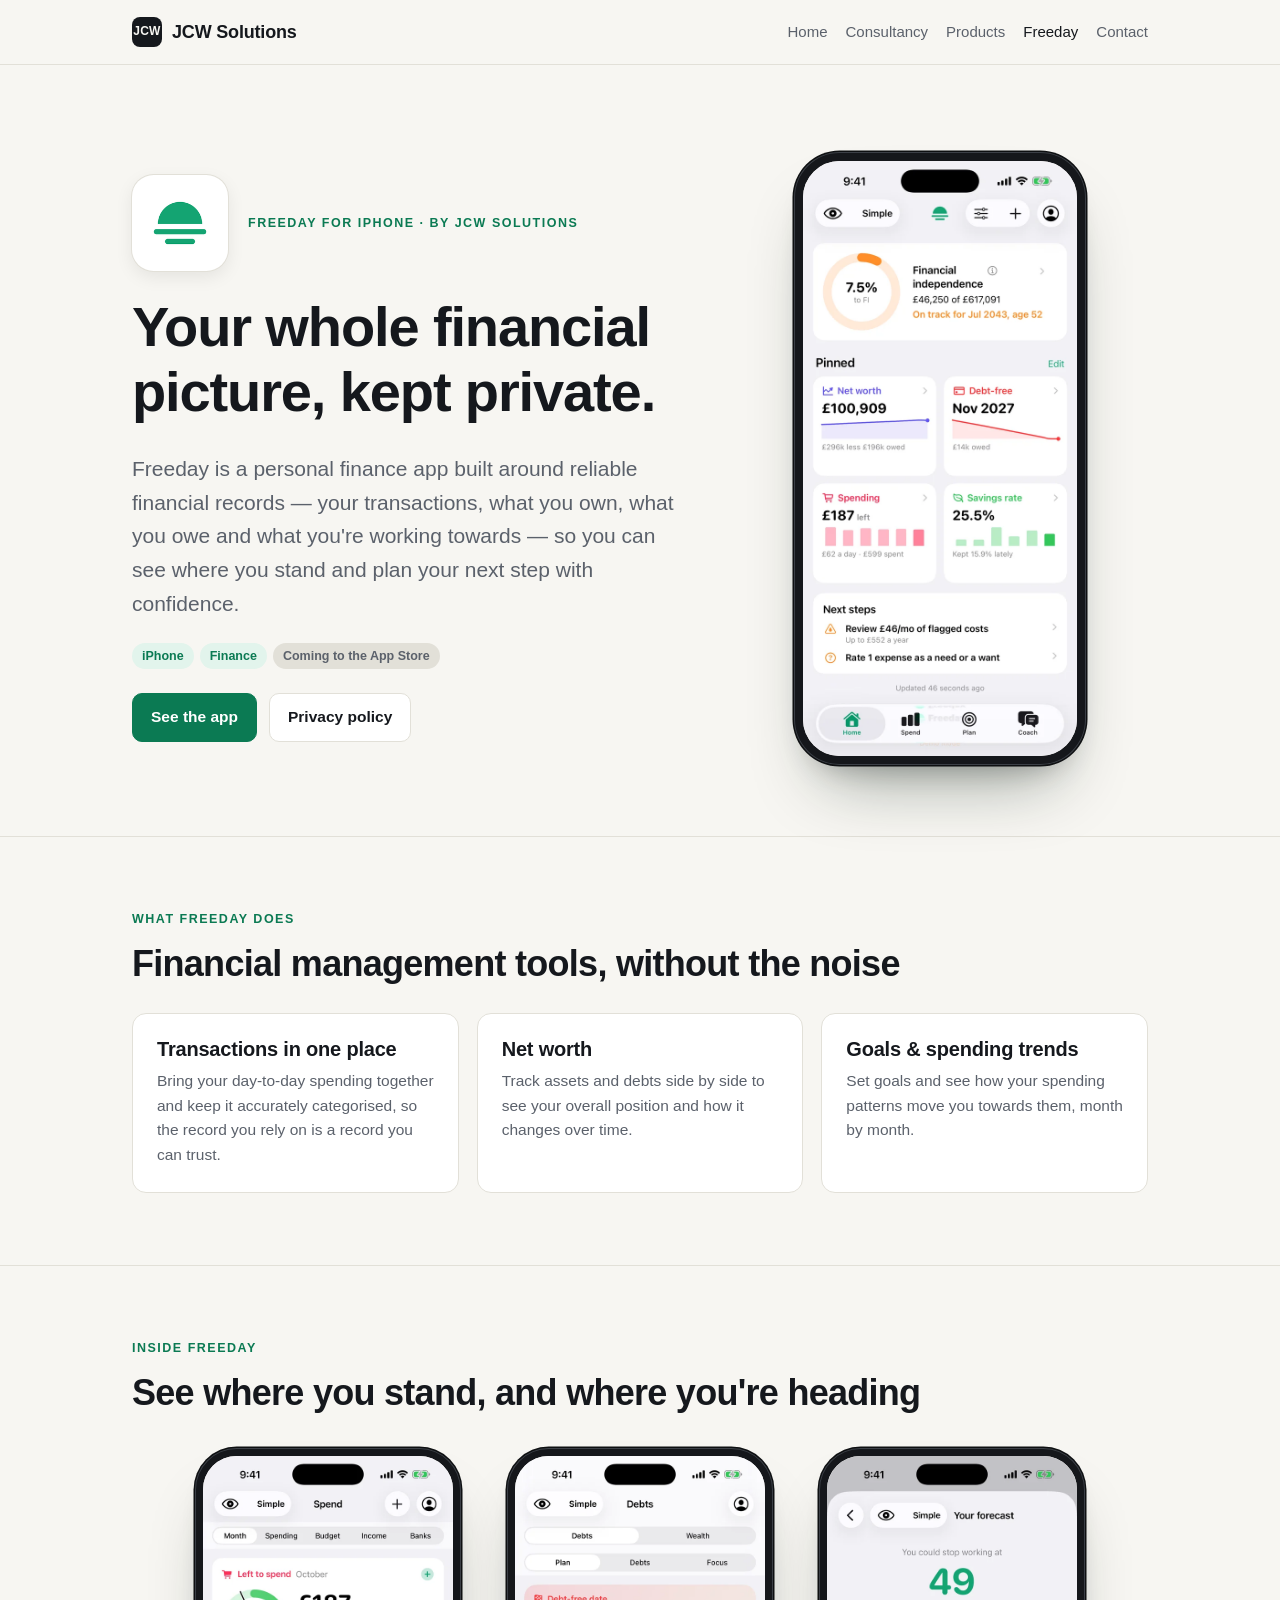
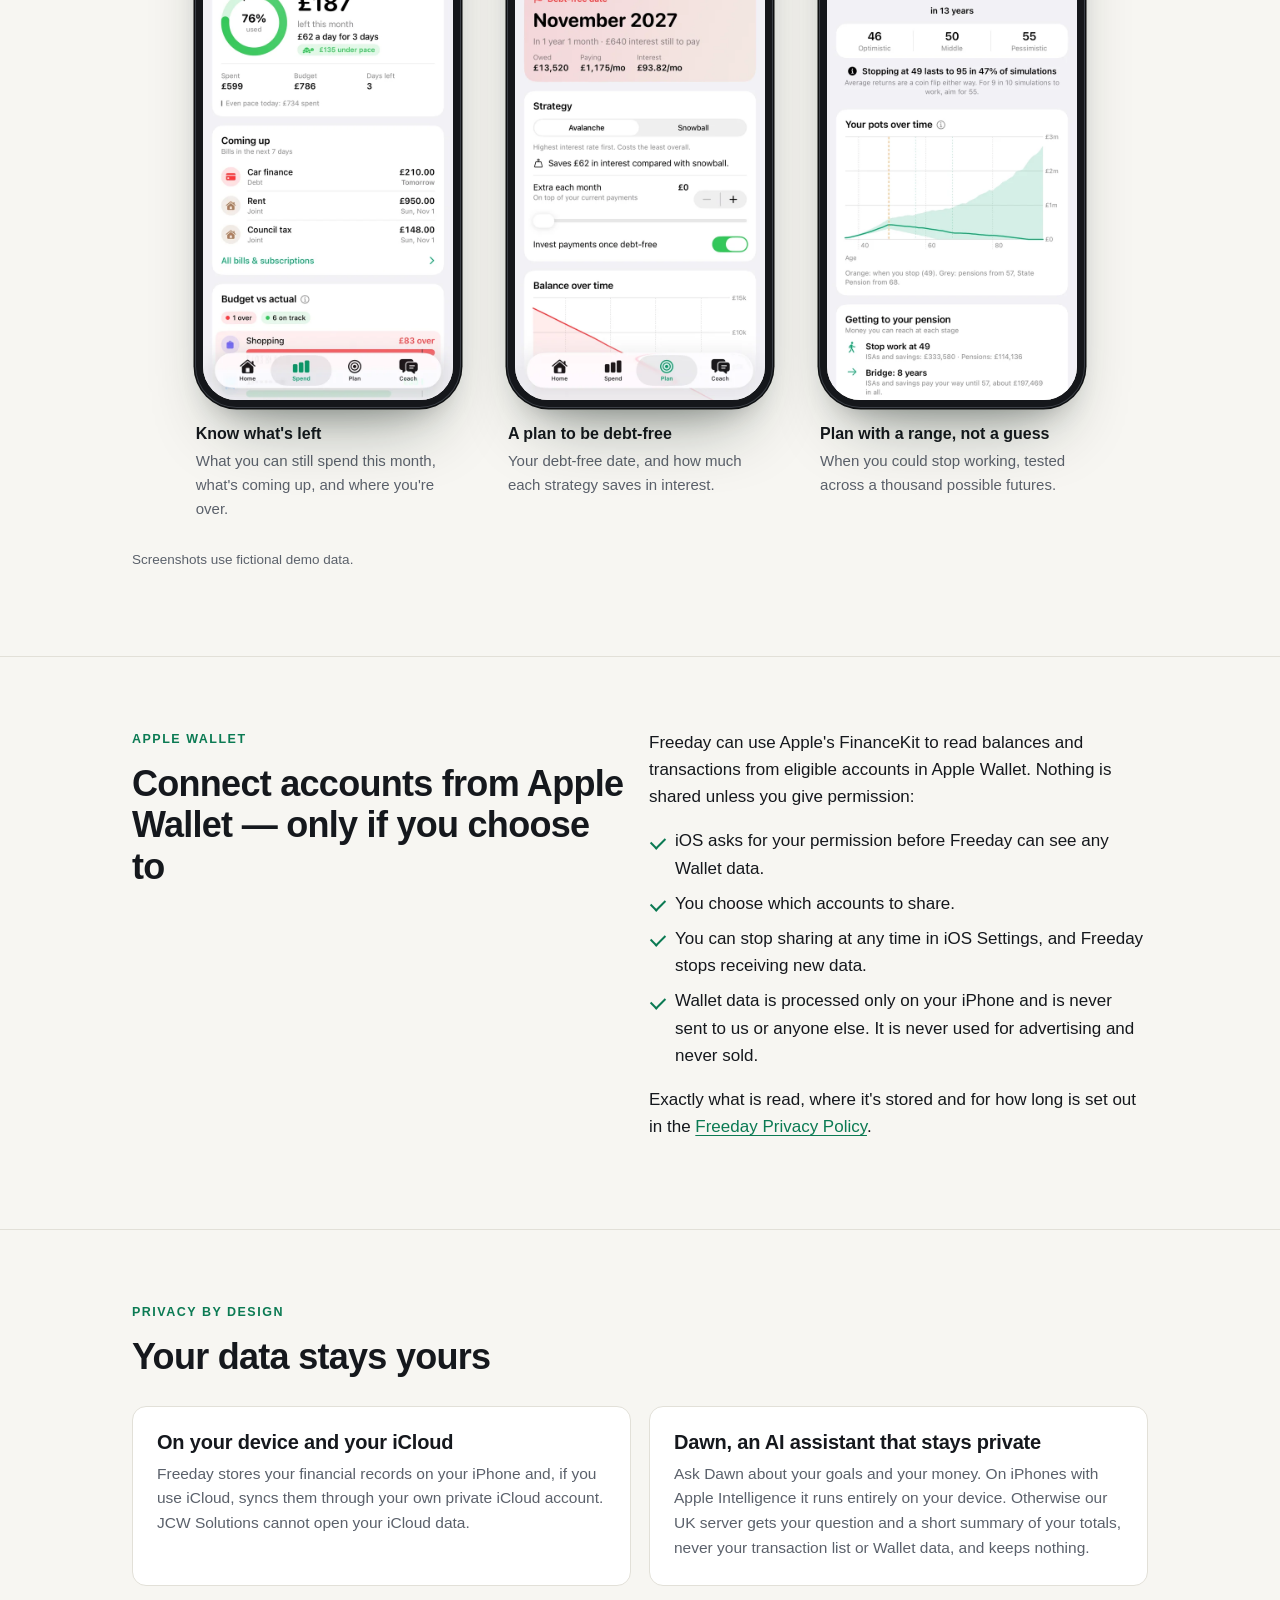
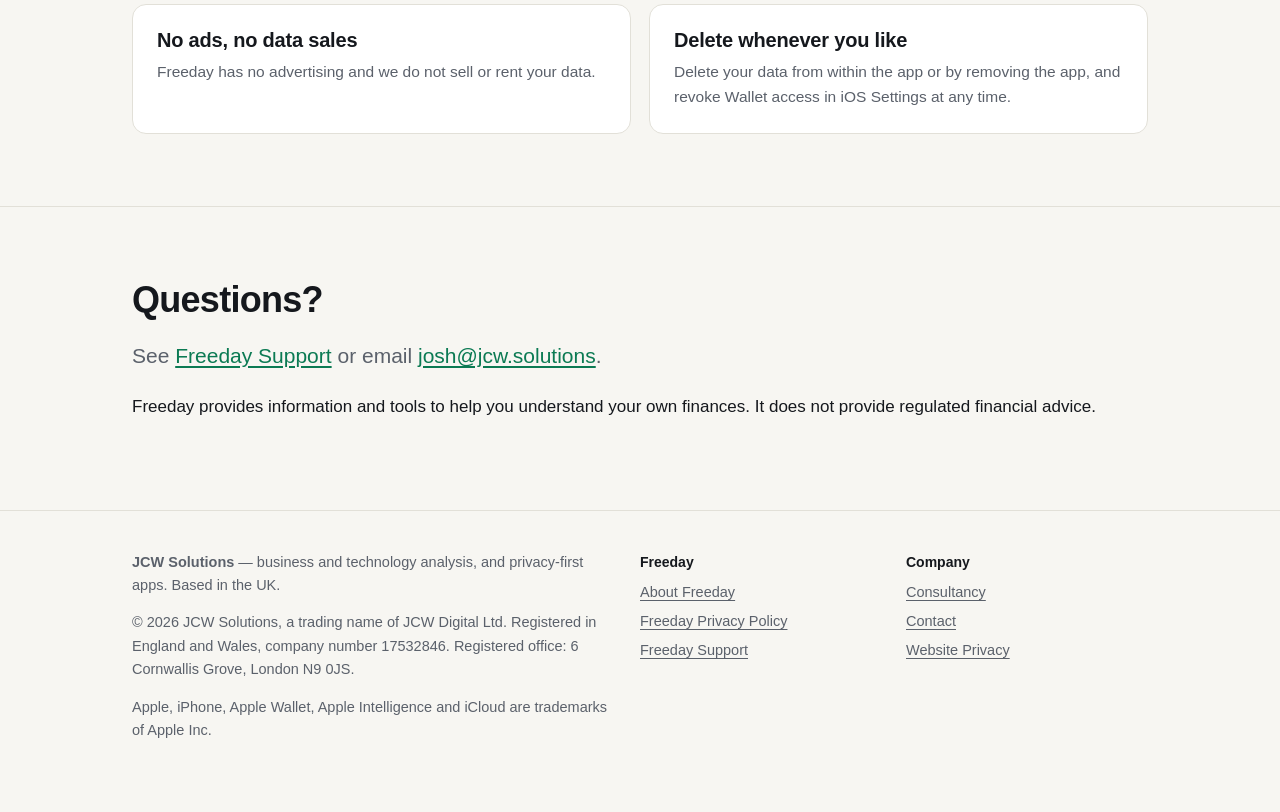
==== freeday/index.html @ 731f7fdb "Call the AI assistant Dawn; describe attachments in the privacy policy - 'Goal assistant' renamed Da" ====
<!doctype html>
<html lang="en-GB">
<head>
<meta charset="utf-8">
<meta name="viewport" content="width=device-width, initial-scale=1">
<title>Freeday — Private personal finance for iPhone</title>
<meta name="description" content="Freeday is a privacy-conscious personal finance app for iPhone from JCW Solutions, built around reliable financial records that stay under your control.">
<link rel="canonical" href="https://jcw.solutions/freeday/">
<meta property="og:title" content="Freeday — Private personal finance for iPhone">
<meta property="og:description" content="Freeday is a privacy-conscious personal finance app for iPhone from JCW Solutions, built around reliable financial records that stay under your control.">
<meta property="og:url" content="https://jcw.solutions/freeday/">
<meta property="og:type" content="website">
<meta name="color-scheme" content="light dark">
<link rel="icon" href="/assets/favicon.svg" type="image/svg+xml">
<link rel="stylesheet" href="/assets/site.css">
</head>
<body>
<a class="skip" href="#main">Skip to content</a>
<header class="site-header"><div class="wrap">
  <a class="brand" href="/" aria-label="JCW Solutions home"><span class="brand-mark" aria-hidden="true">JCW</span>JCW Solutions</a>
  <nav class="nav" aria-label="Main"><a href="/">Home</a><a href="/#services">Consultancy</a><a href="/#products">Products</a><a href="/freeday/" aria-current="page">Freeday</a><a href="/#contact">Contact</a></nav>
</div></header>
<main id="main">
<section class="hero"><div class="wrap hero-split">
  <div>
    <div class="product" style="align-items:center;grid-template-columns:96px 1fr">
      <picture><source srcset="/assets/freeday-icon-dark-180.png 1x, /assets/freeday-icon-dark-360.png 2x" media="(prefers-color-scheme: dark)"><img class="app-icon-img lg" src="/assets/freeday-icon-180.png" srcset="/assets/freeday-icon-180.png 1x, /assets/freeday-icon-360.png 2x" width="96" height="96" alt="Freeday app icon"></picture>
      <div><p class="eyebrow" style="margin:0">Freeday for iPhone · by JCW Solutions</p></div>
    </div>
    <h1 style="margin-top:24px">Your whole financial picture, kept private.</h1>
    <p class="lede">Freeday is a personal finance app built around reliable financial records — your transactions, what you own, what you owe and what you're working towards — so you can see where you stand and plan your next step with confidence.</p>
    <p><span class="pill">iPhone</span><span class="pill">Finance</span><span class="pill neutral">Coming to the App Store</span></p>
    <div class="btns">
      <a class="btn primary" href="#screens">See the app</a>
      <a class="btn" href="/freeday/privacy/">Privacy policy</a>
    </div>
  </div>
  <figure class="phone"><picture><source srcset="/assets/shots/dark-home.webp" media="(prefers-color-scheme: dark)"><img src="/assets/shots/light-home.webp" width="600" height="1304" alt="Freeday home screen showing progress to financial independence, net worth, debt-free date, money left to spend and savings rate" loading="eager" decoding="async"></picture></figure>
</div></section>

<section><div class="wrap">
  <p class="eyebrow">What Freeday does</p>
  <h2>Financial management tools, without the noise</h2>
  <div class="grid grid-3" style="margin-top:28px">
    <div class="card"><h3>Transactions in one place</h3><p class="muted">Bring your day-to-day spending together and keep it accurately categorised, so the record you rely on is a record you can trust.</p></div>
    <div class="card"><h3>Net worth</h3><p class="muted">Track assets and debts side by side to see your overall position and how it changes over time.</p></div>
    <div class="card"><h3>Goals &amp; spending trends</h3><p class="muted">Set goals and see how your spending patterns move you towards them, month by month.</p></div>
  </div>
</div></section>

<section id="screens"><div class="wrap">
  <p class="eyebrow">Inside Freeday</p>
  <h2>See where you stand, and where you're heading</h2>
  <div class="gallery" role="list">
    <figure class="shot" role="listitem"><figure class="phone"><picture><source srcset="/assets/shots/dark-month.webp" media="(prefers-color-scheme: dark)"><img src="/assets/shots/light-month.webp" width="600" height="1304" alt="Month screen showing money left to spend, a daily allowance, upcoming bills and budget against actual spending" loading="lazy" decoding="async"></picture></figure><figcaption><strong>Know what's left</strong>What you can still spend this month, what's coming up, and where you're over.</figcaption></figure>
    <figure class="shot" role="listitem"><figure class="phone"><picture><source srcset="/assets/shots/dark-plan.webp" media="(prefers-color-scheme: dark)"><img src="/assets/shots/light-plan.webp" width="600" height="1304" alt="Debts plan showing a debt-free date of November 2027 and the interest an avalanche strategy saves" loading="lazy" decoding="async"></picture></figure><figcaption><strong>A plan to be debt-free</strong>Your debt-free date, and how much each strategy saves in interest.</figcaption></figure>
    <figure class="shot" role="listitem"><figure class="phone"><picture><source srcset="/assets/shots/dark-forecast.webp" media="(prefers-color-scheme: dark)"><img src="/assets/shots/light-forecast.webp" width="600" height="1304" alt="Forecast showing the age you could stop working and the range of outcomes across 1,000 simulations" loading="lazy" decoding="async"></picture></figure><figcaption><strong>Plan with a range, not a guess</strong>When you could stop working, tested across a thousand possible futures.</figcaption></figure>
  </div>
  <p class="note">Screenshots use fictional demo data.</p>
</div></section>

<section id="apple-wallet"><div class="wrap">
  <div class="grid grid-2">
    <div>
      <p class="eyebrow">Apple Wallet</p>
      <h2>Connect accounts from Apple Wallet — only if you choose to</h2>
    </div>
    <div>
      <p>Freeday can use Apple's FinanceKit to read balances and transactions from eligible accounts in Apple Wallet. Nothing is shared unless you give permission:</p>
      <ul class="ticks">
        <li>iOS asks for your permission before Freeday can see any Wallet data.</li>
        <li>You choose which accounts to share.</li>
        <li>You can stop sharing at any time in iOS Settings, and Freeday stops receiving new data.</li>
        <li>Wallet data is processed only on your iPhone and is never sent to us or anyone else. It is never used for advertising and never sold.</li>
      </ul>
      <p class="muted">Exactly what is read, where it's stored and for how long is set out in the <a href="/freeday/privacy/#wallet">Freeday Privacy Policy</a>.</p>
    </div>
  </div>
</div></section>

<section id="privacy"><div class="wrap">
  <p class="eyebrow">Privacy by design</p>
  <h2>Your data stays yours</h2>
  <div class="grid grid-2" style="margin-top:28px">
    <div class="card"><h3>On your device and your iCloud</h3><p class="muted">Freeday stores your financial records on your iPhone and, if you use iCloud, syncs them through your own private iCloud account. JCW Solutions cannot open your iCloud data.</p></div>
    <div class="card"><h3>Dawn, an AI assistant that stays private</h3><p class="muted">Ask Dawn about your goals and your money. On iPhones with Apple Intelligence it runs entirely on your device. Otherwise our UK server gets your question and a short summary of your totals, never your transaction list or Wallet data, and keeps nothing.</p></div>
    <div class="card"><h3>No ads, no data sales</h3><p class="muted">Freeday has no advertising and we do not sell or rent your data.</p></div>
    <div class="card"><h3>Delete whenever you like</h3><p class="muted">Delete your data from within the app or by removing the app, and revoke Wallet access in iOS Settings at any time.</p></div>
  </div>
</div></section>

<section><div class="wrap">
  <h2>Questions?</h2>
  <p class="lede">See <a href="/freeday/support/">Freeday Support</a> or email <a href="mailto:josh@jcw.solutions">josh@jcw.solutions</a>.</p>
  <p class="muted">Freeday provides information and tools to help you understand your own finances. It does not provide regulated financial advice.</p>
</div></section>

</main>
<footer class="site-footer"><div class="wrap">
  <div class="cols">
    <div>
      <p><strong>JCW Solutions</strong> — business and technology analysis, and privacy-first apps. Based in the UK.</p>
      <p>&copy; 2026 JCW Solutions, a trading name of JCW Digital Ltd. Registered in England and Wales, company number 17532846. Registered office: 6 Cornwallis Grove, London N9 0JS.</p>
      <p>Apple, iPhone, Apple Wallet, Apple Intelligence and iCloud are trademarks of Apple Inc.</p>
    </div>
    <div><h4>Freeday</h4><ul>
      <li><a href="/freeday/">About Freeday</a></li>
      <li><a href="/freeday/privacy/">Freeday Privacy Policy</a></li>
      <li><a href="/freeday/support/">Freeday Support</a></li>
    </ul></div>
    <div><h4>Company</h4><ul>
      <li><a href="/#services">Consultancy</a></li>
      <li><a href="/#contact">Contact</a></li>
      <li><a href="/privacy/">Website Privacy</a></li>
    </ul></div>
  </div>
</div></footer>
</body>
</html>
---- assets/site.css ----
/* JCW Solutions — shared styles. No external fonts, scripts or trackers by design. */
:root {
  --bg: #f7f6f2;
  --surface: #ffffff;
  --ink: #15181d;
  --muted: #5b616b;
  --line: #e2e0d8;
  --accent: #0b7a53;
  --accent-ink: #ffffff;
  --accent-soft: #e2f4ec;
  --todo-bg: #fff1b8;
  --todo-ink: #5a4500;
  --radius: 14px;
  --max: 1080px;
  --font: -apple-system, BlinkMacSystemFont, "SF Pro Text", "Segoe UI", Roboto, "Helvetica Neue", Arial, sans-serif;
  --font-display: -apple-system, BlinkMacSystemFont, "SF Pro Display", "Segoe UI", Roboto, "Helvetica Neue", Arial, sans-serif;
}
@media (prefers-color-scheme: dark) {
  :root:not([data-theme="light"]) {
    --bg: #0f1114;
    --surface: #171a1f;
    --ink: #eef0f2;
    --muted: #a3a9b2;
    --line: #2a2e35;
    --accent: #3ddc97;
    --accent-ink: #06150e;
    --accent-soft: #10291f;
    --todo-bg: #4a3b00;
    --todo-ink: #ffe68a;
  }
}

* { box-sizing: border-box; }
html { -webkit-text-size-adjust: 100%; }
body {
  margin: 0;
  background: var(--bg);
  color: var(--ink);
  font: 17px/1.6 var(--font);
  overflow-x: hidden;
}
img, svg { max-width: 100%; display: block; }
a { color: var(--accent); text-underline-offset: 3px; }
a:hover { text-decoration-thickness: 2px; }
:focus-visible { outline: 3px solid var(--accent); outline-offset: 3px; border-radius: 4px; }

.wrap { width: 100%; max-width: var(--max); margin: 0 auto; padding: 0 16px; }
@media (min-width: 720px) { .wrap { padding: 0 32px; } }

.skip { position: absolute; left: -9999px; }
.skip:focus { left: 16px; top: 16px; background: var(--surface); padding: 8px 12px; z-index: 10; }

/* Header */
.site-header { border-bottom: 1px solid var(--line); background: var(--bg); position: sticky; top: 0; z-index: 5; }
.site-header .wrap { display: flex; align-items: center; justify-content: space-between; gap: 16px; min-height: 64px; flex-wrap: wrap; }
.brand { display: flex; align-items: center; gap: 10px; font-weight: 700; letter-spacing: -0.01em; color: var(--ink); text-decoration: none; font-size: 18px; }
.brand-mark { width: 30px; height: 30px; border-radius: 8px; background: var(--ink); color: var(--bg); display: grid; place-items: center; font-size: 12px; font-weight: 800; letter-spacing: 0.02em; }
.nav { display: flex; gap: 4px 18px; flex-wrap: wrap; font-size: 15px; }
.nav a { color: var(--muted); text-decoration: none; padding: 6px 0; }
.nav a:hover, .nav a[aria-current="page"] { color: var(--ink); }

/* Type */
h1, h2, h3 { font-family: var(--font-display); letter-spacing: -0.02em; line-height: 1.15; margin: 0 0 0.5em; }
h1 { font-size: clamp(34px, 6vw, 56px); font-weight: 750; }
h2 { font-size: clamp(26px, 3.6vw, 36px); font-weight: 700; }
h3 { font-size: 20px; font-weight: 650; letter-spacing: -0.01em; }
p { margin: 0 0 1em; }
.lede { font-size: clamp(18px, 2.2vw, 21px); color: var(--muted); max-width: 40em; }
.eyebrow { text-transform: uppercase; letter-spacing: 0.12em; font-size: 12.5px; font-weight: 700; color: var(--accent); margin-bottom: 14px; }

/* Sections */
section { padding: 72px 0; border-bottom: 1px solid var(--line); }
section:last-of-type { border-bottom: 0; }
.hero { padding: 88px 0 72px; }
.hero h1 { max-width: 14em; }

.grid { display: grid; gap: 18px; }
@media (min-width: 720px) { .grid-2 { grid-template-columns: 1fr 1fr; } .grid-3 { grid-template-columns: repeat(3, 1fr); } }

.card { background: var(--surface); border: 1px solid var(--line); border-radius: var(--radius); padding: 24px; }
.card p:last-child { margin-bottom: 0; }
.card h3 { margin-bottom: 8px; }
.card .muted { color: var(--muted); font-size: 15.5px; }

.product { display: grid; gap: 20px; align-items: start; }
@media (min-width: 720px) { .product { grid-template-columns: 72px 1fr; } }
.app-icon { width: 72px; height: 72px; border-radius: 18px; display: grid; place-items: center; font-weight: 800; font-size: 26px; color: #fff; }
.app-icon.freeday { background: linear-gradient(145deg, #12806d, #0a4d42); }
.app-icon.fitness { background: linear-gradient(145deg, #3b4252, #1d222b); }

.pill { display: inline-block; font-size: 12.5px; font-weight: 650; padding: 3px 10px; border-radius: 999px; background: var(--accent-soft); color: var(--accent); margin-right: 6px; }
.pill.neutral { background: var(--line); color: var(--muted); }

.btns { display: flex; gap: 12px; flex-wrap: wrap; margin-top: 24px; }
.btn { display: inline-block; padding: 11px 18px; border-radius: 10px; font-weight: 600; font-size: 15.5px; text-decoration: none; border: 1px solid var(--line); color: var(--ink); background: var(--surface); }
.btn.primary { background: var(--accent); color: var(--accent-ink); border-color: var(--accent); }

ul.ticks { list-style: none; padding: 0; margin: 0 0 1em; }
ul.ticks li { padding-left: 26px; position: relative; margin-bottom: 8px; }
ul.ticks li::before { content: ""; position: absolute; left: 2px; top: 0.55em; width: 12px; height: 7px; border-left: 2px solid var(--accent); border-bottom: 2px solid var(--accent); transform: rotate(-45deg); }

/* Long-form legal pages */
.doc { max-width: 760px; padding: 56px 0 80px; }
.doc h1 { font-size: clamp(30px, 5vw, 44px); }
.doc h2 { font-size: 24px; margin-top: 2.2em; padding-top: 0.4em; }
.doc h3 { font-size: 18px; margin-top: 1.6em; }
.doc ul, .doc ol { padding-left: 1.3em; }
.doc li { margin-bottom: 6px; }
.doc .meta { color: var(--muted); font-size: 15px; }
.toc { background: var(--surface); border: 1px solid var(--line); border-radius: var(--radius); padding: 18px 22px; margin: 28px 0; font-size: 15.5px; }
.toc ol { margin: 6px 0 0; }
.summary { background: var(--accent-soft); border-radius: var(--radius); padding: 20px 22px; margin: 24px 0; }
.summary ul { margin-bottom: 0; }
table { width: 100%; border-collapse: collapse; font-size: 15px; margin: 12px 0 20px; display: block; overflow-x: auto; }
th, td { text-align: left; vertical-align: top; padding: 10px 12px; border-bottom: 1px solid var(--line); min-width: 140px; }
th { font-weight: 650; background: var(--surface); }

/* Real app icon */
.app-icon-img { width: 72px; height: 72px; border-radius: 22.5%; box-shadow: 0 0 0 1px var(--line), 0 6px 18px rgba(0,0,0,.08); background: #fff; }
.app-icon-img.lg { width: 96px; height: 96px; }

/* iPhone frame around real screenshots (iPhone 17 Pro Max proportions).
   The figure is a size container, so cqw = 1% of the phone's width: bezel and corners scale together.
   The bezel is the image's own border; inner corner = outer radius minus bezel. */
.phone { container-type: inline-size; position: relative; margin: 0; width: 100%; max-width: 300px; }
.phone img { display: block; box-sizing: border-box; width: 100%; height: auto;
  border: 2.8cqw solid #15171b; border-radius: 15.4cqw; background: #15171b;
  box-shadow: 0 0 0 1px #3b3f46, 0 0 0 2.5px #0e1012,
              0 40px 70px -30px rgba(10,30,20,.45), 0 18px 30px -18px rgba(0,0,0,.30); }
/* Home hero with phone */
.hero-split { display: grid; gap: 40px; align-items: center; }
.hero-split .phone { max-width: 250px; margin: 0 auto; }
@media (min-width: 900px) {
  .hero-split { grid-template-columns: 1.35fr 1fr; }
  .hero-split .phone { max-width: 290px; }
}

/* Screenshot gallery */
.gallery { display: flex; gap: 24px; overflow-x: auto; scroll-snap-type: x mandatory; padding: 8px 4px 28px; margin: 28px -4px 0; -webkit-overflow-scrolling: touch; }
.gallery figure.shot { flex: 0 0 auto; width: 220px; scroll-snap-align: start; margin: 0; }
.gallery figure.shot .phone { max-width: none; }
.gallery figcaption { margin-top: 14px; font-size: 15px; color: var(--muted); }
.gallery figcaption strong { display: block; color: var(--ink); font-size: 16px; margin-bottom: 2px; }
@media (min-width: 900px) { .gallery { justify-content: center; gap: 48px; overflow: visible; } .gallery figure.shot { width: 26%; } }
.note { font-size: 13.5px; color: var(--muted); }

/* Placeholders that must be filled before going live */
mark.todo { background: var(--todo-bg); color: var(--todo-ink); padding: 1px 6px; border-radius: 4px; font-weight: 600; font-size: 0.92em; }

/* Footer */
.site-footer { border-top: 1px solid var(--line); padding: 40px 0 56px; color: var(--muted); font-size: 14.5px; }
.site-footer .cols { display: grid; gap: 24px; }
@media (min-width: 720px) { .site-footer .cols { grid-template-columns: 2fr 1fr 1fr; } }
.site-footer h4 { color: var(--ink); font-size: 14px; margin: 0 0 8px; }
.site-footer ul { list-style: none; padding: 0; margin: 0; }
.site-footer li { margin-bottom: 6px; }
.site-footer a { color: var(--muted); }
.site-footer a:hover { color: var(--ink); }
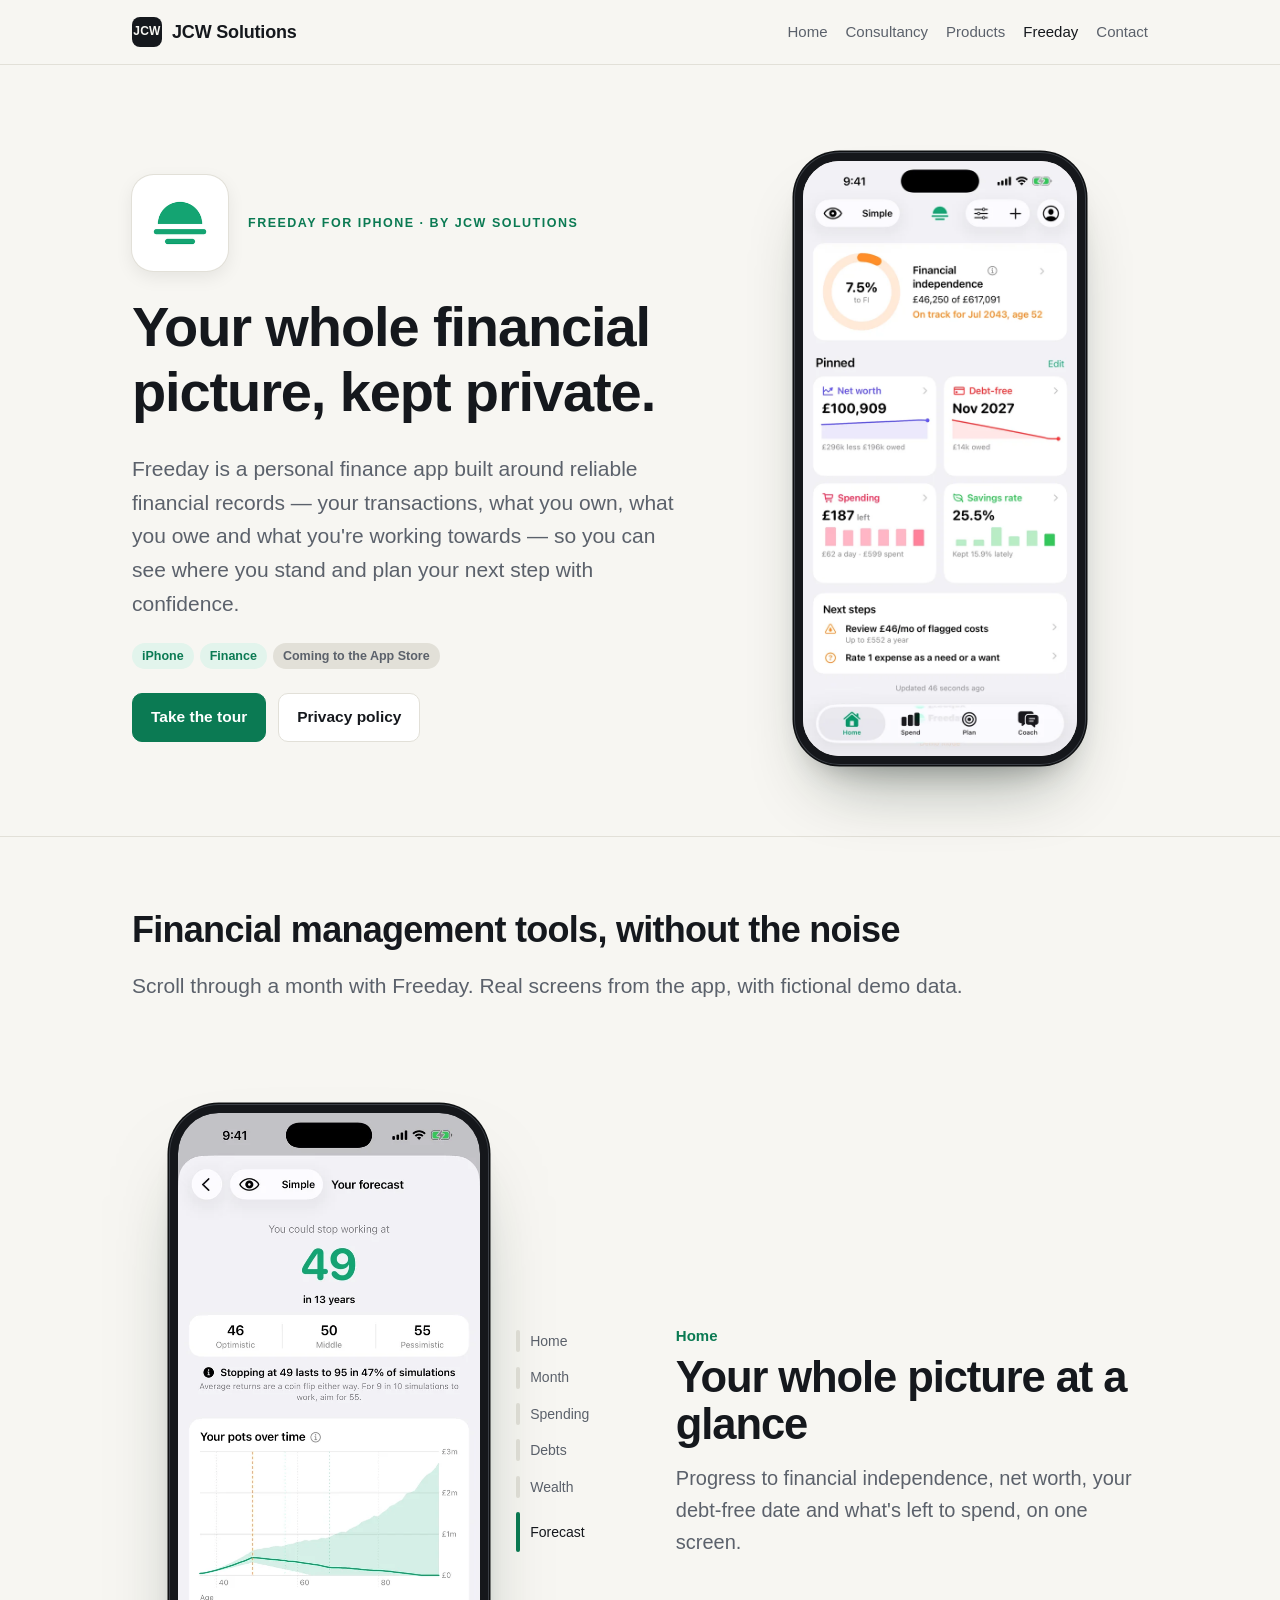
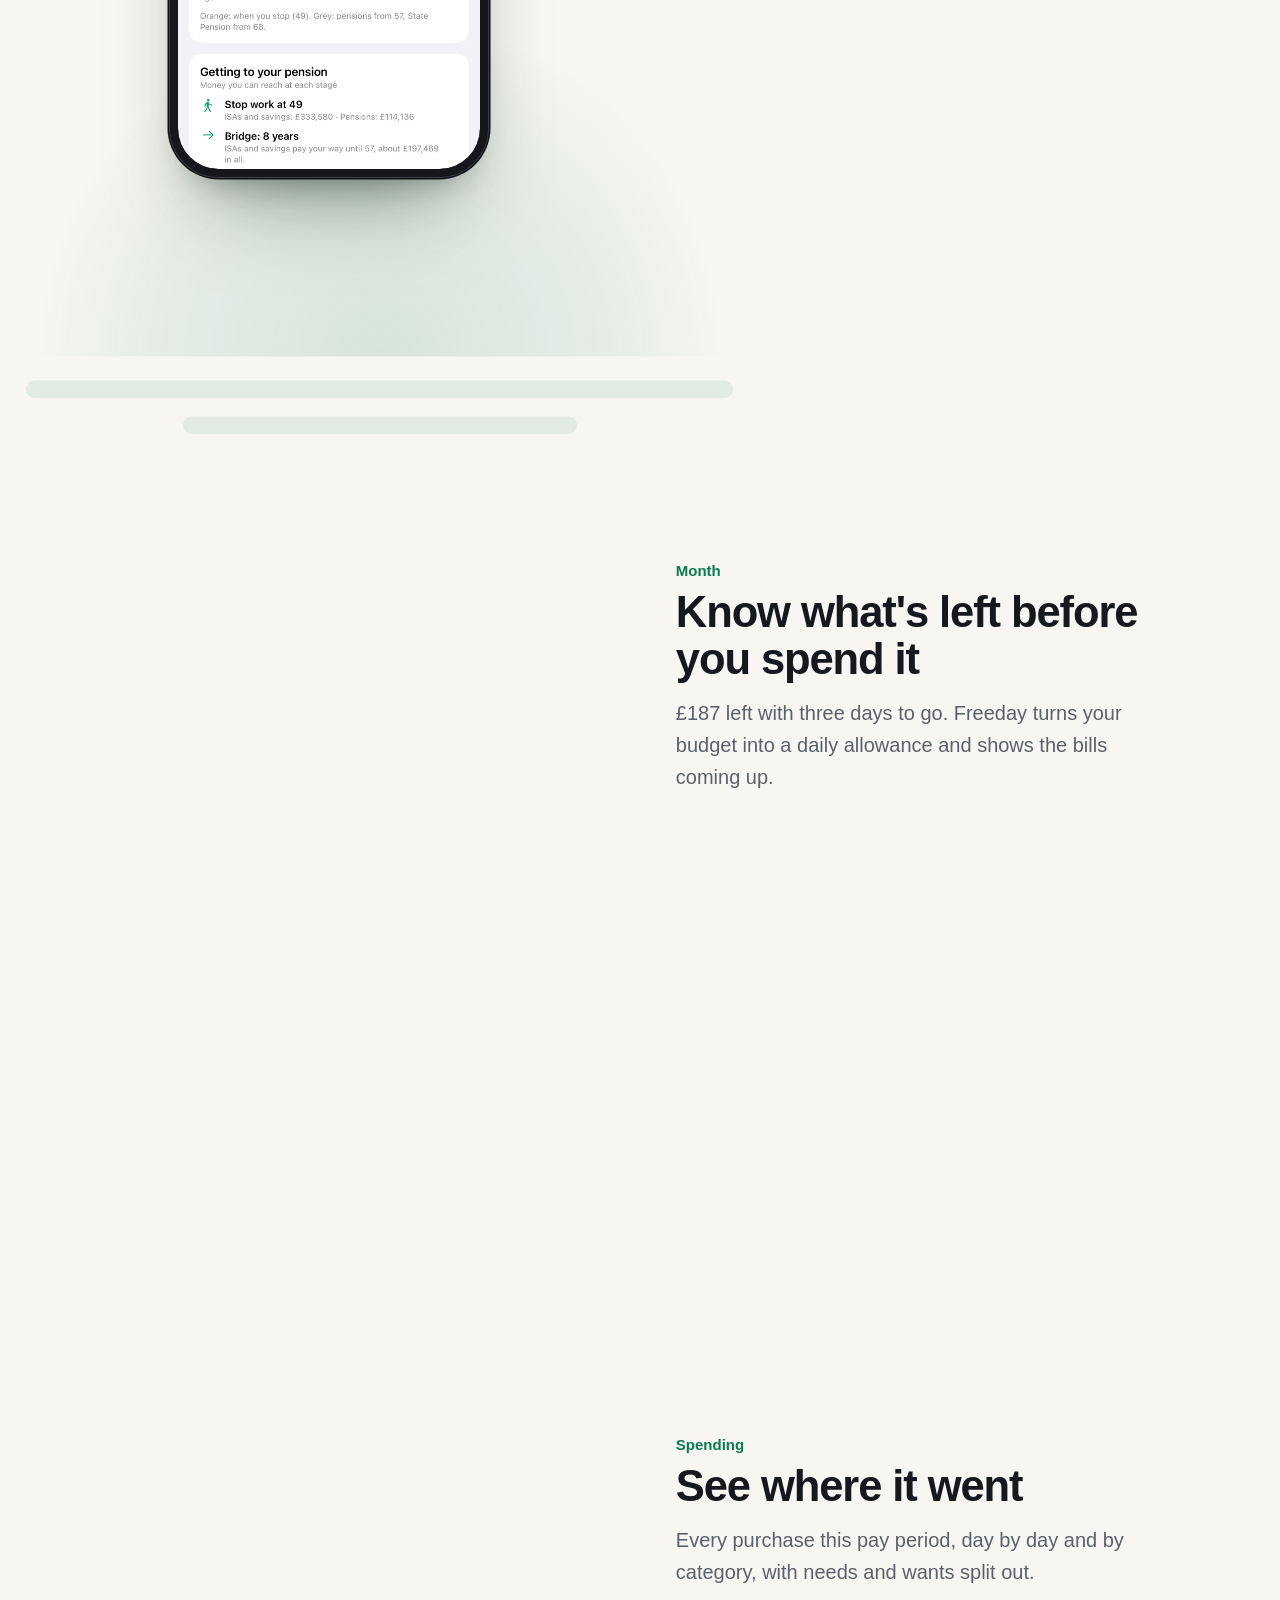
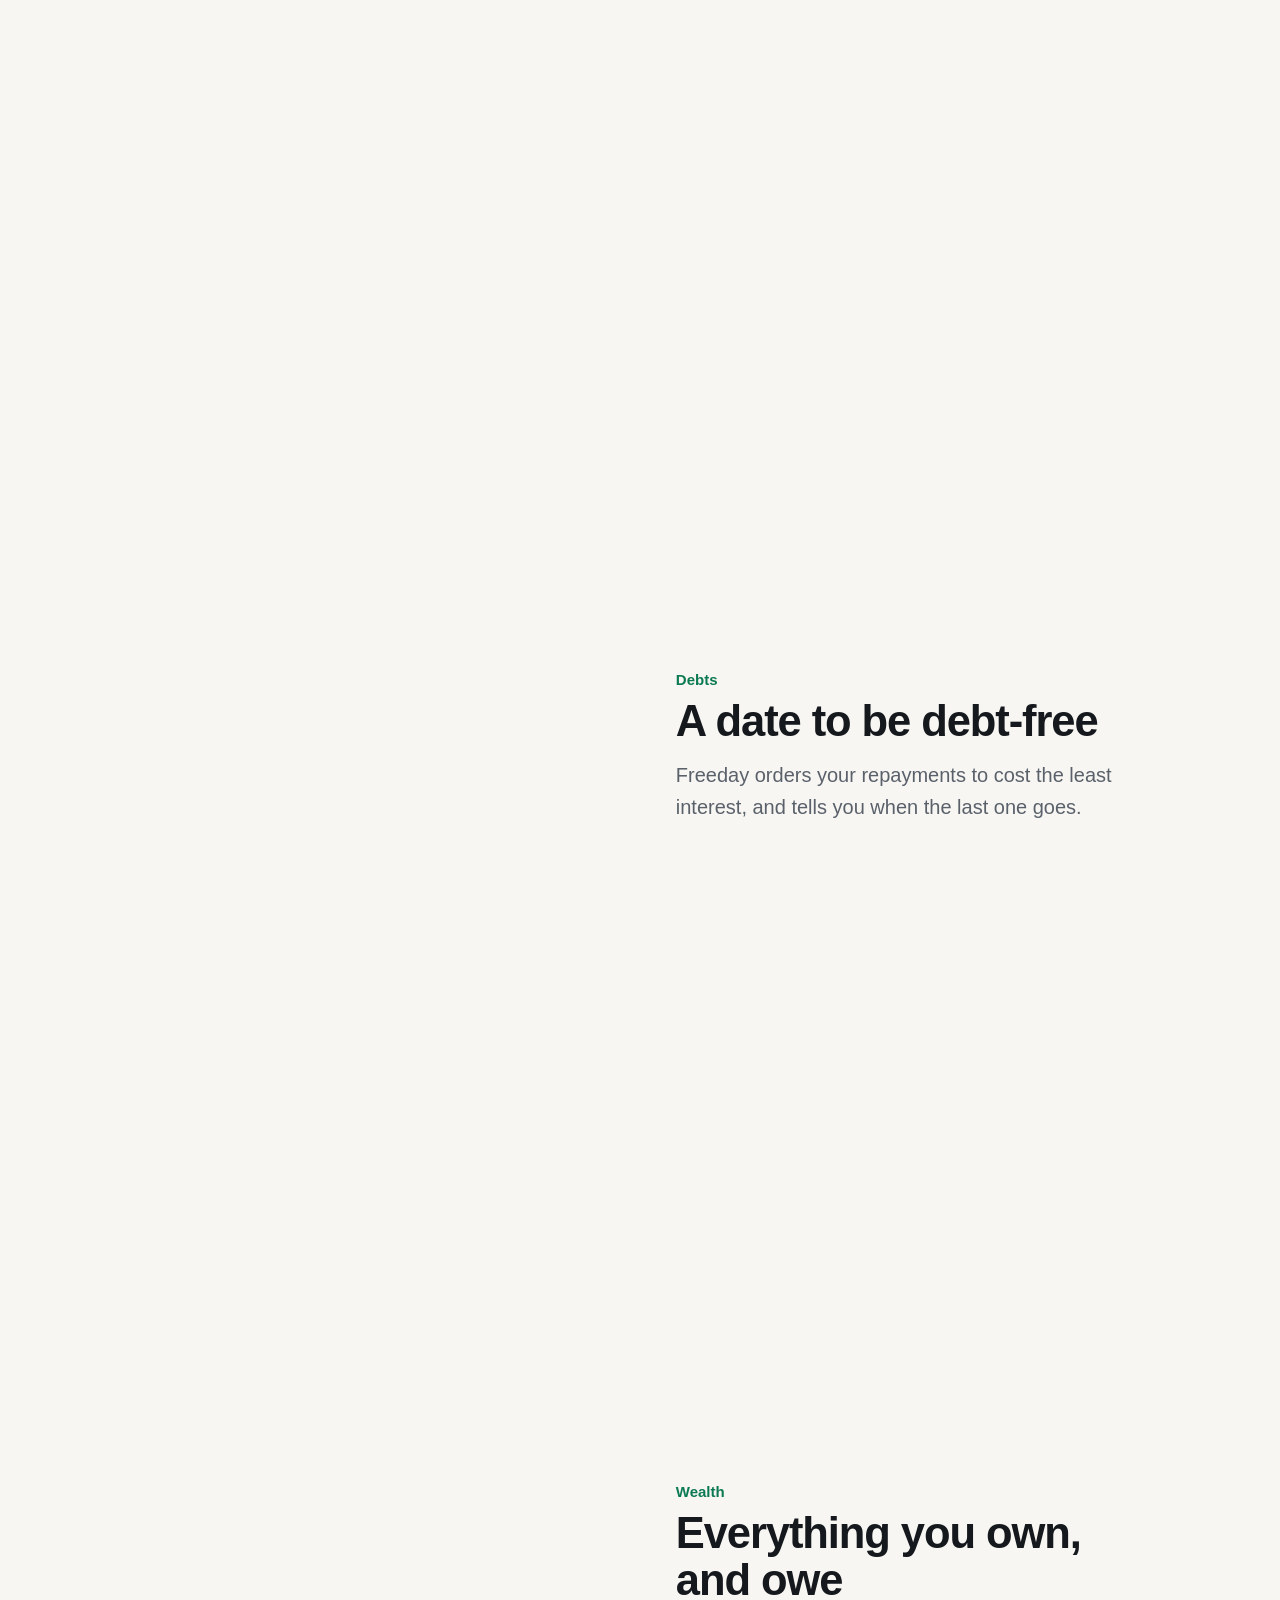
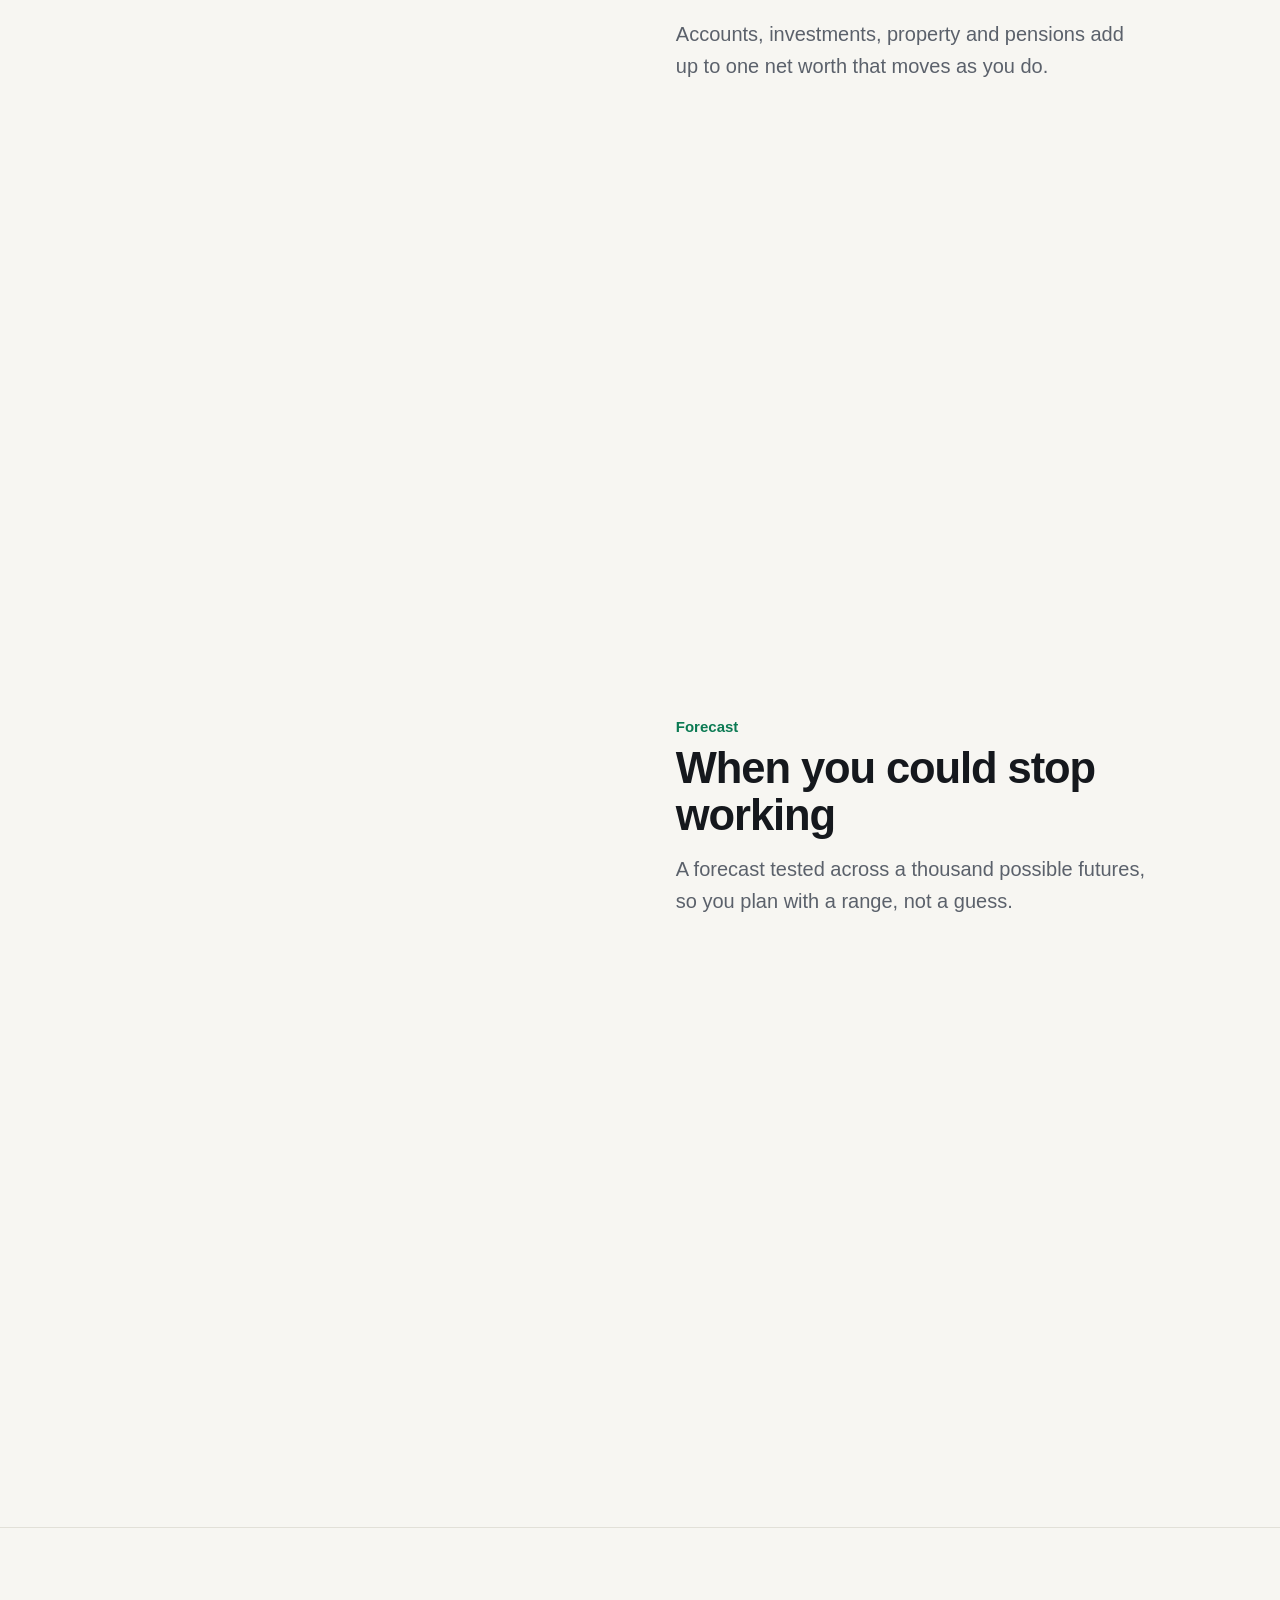
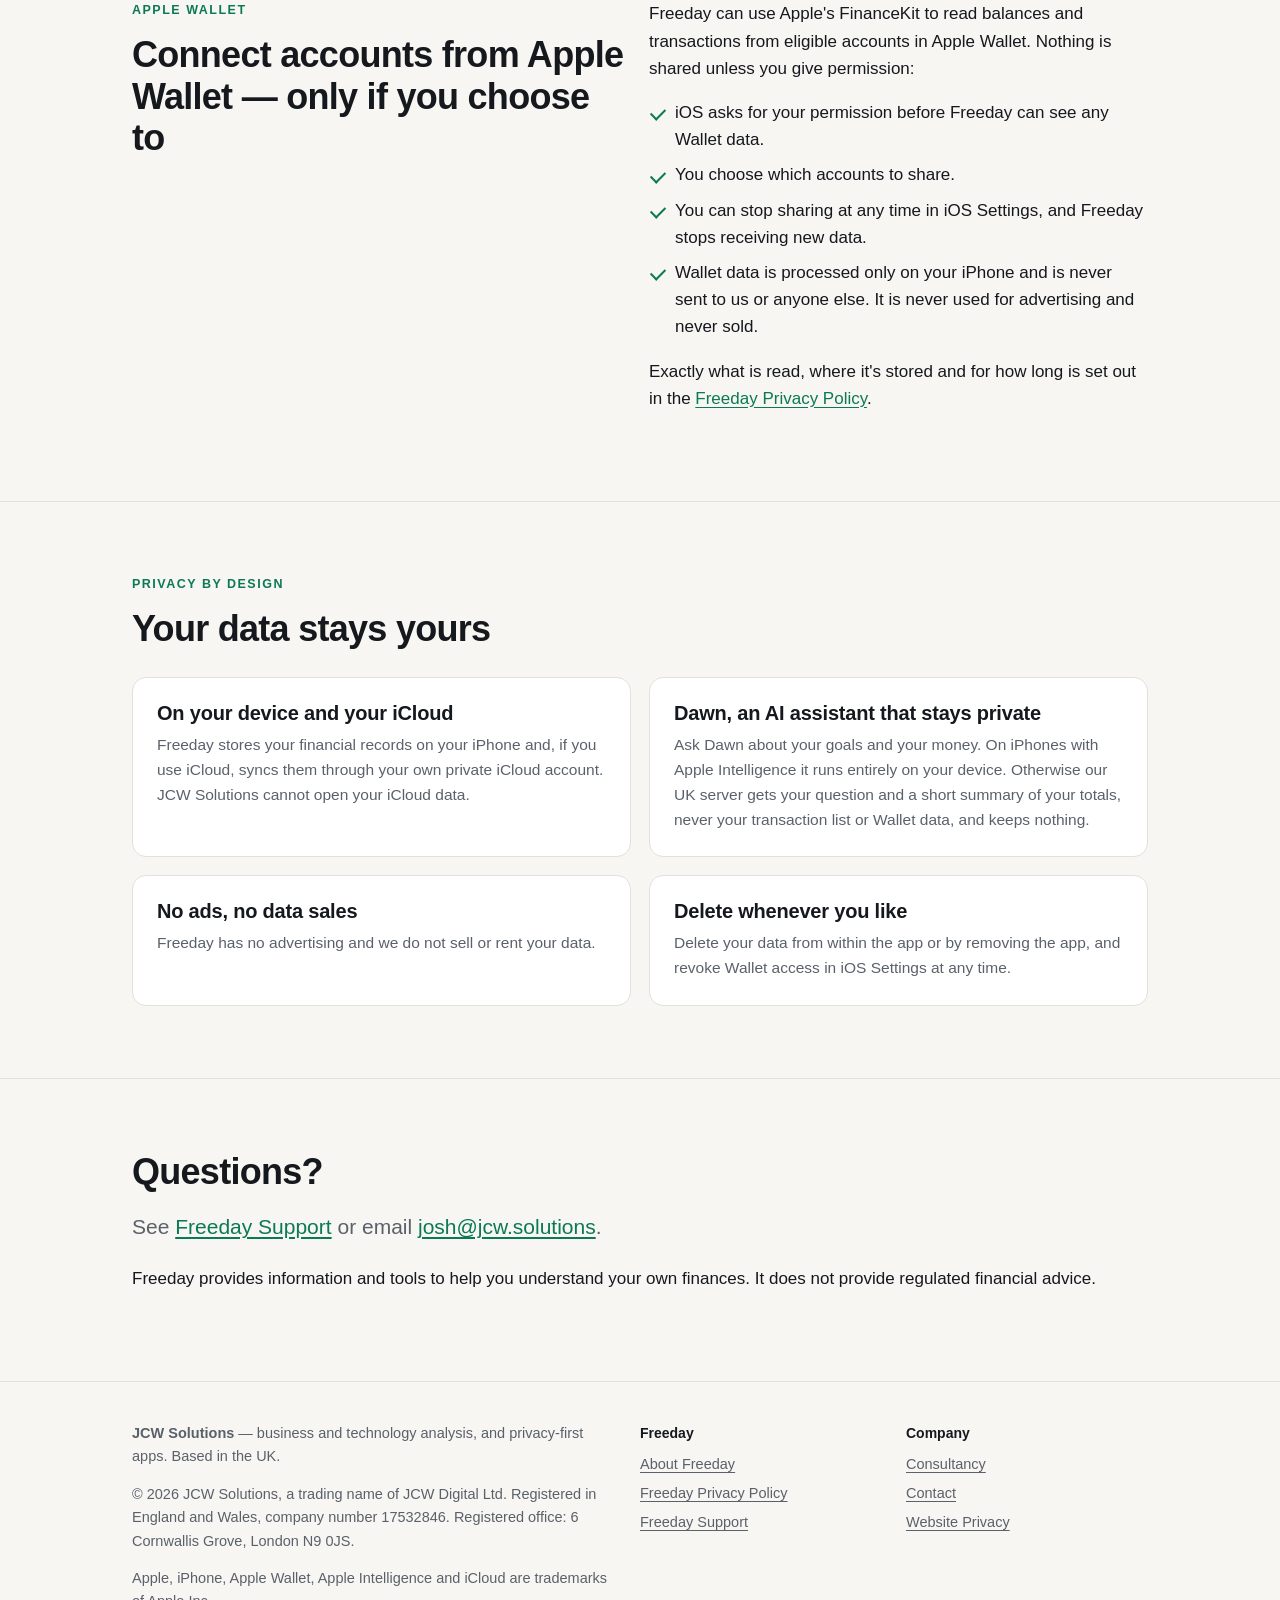
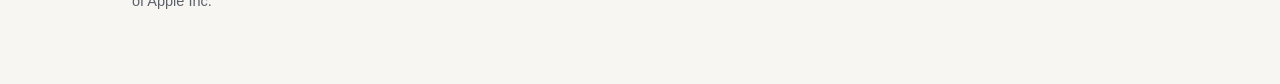
==== commit 71a5e49e: "Freeday page: scroll tour through six app screens - The phone stays pinned while six steps scroll pa" ====
--- a/freeday/index.html
+++ b/freeday/index.html
@@ -13,6 +13,7 @@
 <meta name="color-scheme" content="light dark">
 <link rel="icon" href="/assets/favicon.svg" type="image/svg+xml">
 <link rel="stylesheet" href="/assets/site.css">
+<script src="/assets/site.js" defer></script>
 </head>
 <body>
 <a class="skip" href="#main">Skip to content</a>
@@ -31,33 +32,74 @@
     <p class="lede">Freeday is a personal finance app built around reliable financial records — your transactions, what you own, what you owe and what you're working towards — so you can see where you stand and plan your next step with confidence.</p>
     <p><span class="pill">iPhone</span><span class="pill">Finance</span><span class="pill neutral">Coming to the App Store</span></p>
     <div class="btns">
-      <a class="btn primary" href="#screens">See the app</a>
+      <a class="btn primary" href="#screens">Take the tour</a>
       <a class="btn" href="/freeday/privacy/">Privacy policy</a>
     </div>
   </div>
   <figure class="phone"><picture><source srcset="/assets/shots/dark-home.webp" media="(prefers-color-scheme: dark)"><img src="/assets/shots/light-home.webp" width="600" height="1304" alt="Freeday home screen showing progress to financial independence, net worth, debt-free date, money left to spend and savings rate" loading="eager" decoding="async"></picture></figure>
 </div></section>
 
-<section><div class="wrap">
-  <p class="eyebrow">What Freeday does</p>
-  <h2>Financial management tools, without the noise</h2>
-  <div class="grid grid-3" style="margin-top:28px">
-    <div class="card"><h3>Transactions in one place</h3><p class="muted">Bring your day-to-day spending together and keep it accurately categorised, so the record you rely on is a record you can trust.</p></div>
-    <div class="card"><h3>Net worth</h3><p class="muted">Track assets and debts side by side to see your overall position and how it changes over time.</p></div>
-    <div class="card"><h3>Goals &amp; spending trends</h3><p class="muted">Set goals and see how your spending patterns move you towards them, month by month.</p></div>
+<section id="screens" class="tour" aria-labelledby="tour-title">
+  <div class="wrap tour-head">
+    <h2 id="tour-title">Financial management tools, without the noise</h2>
+    <p class="lede">Scroll through a month with Freeday. Real screens from the app, with fictional demo data.</p>
   </div>
-</div></section>
-
-<section id="screens"><div class="wrap">
-  <p class="eyebrow">Inside Freeday</p>
-  <h2>See where you stand, and where you're heading</h2>
-  <div class="gallery" role="list">
-    <figure class="shot" role="listitem"><figure class="phone"><picture><source srcset="/assets/shots/dark-month.webp" media="(prefers-color-scheme: dark)"><img src="/assets/shots/light-month.webp" width="600" height="1304" alt="Month screen showing money left to spend, a daily allowance, upcoming bills and budget against actual spending" loading="lazy" decoding="async"></picture></figure><figcaption><strong>Know what's left</strong>What you can still spend this month, what's coming up, and where you're over.</figcaption></figure>
-    <figure class="shot" role="listitem"><figure class="phone"><picture><source srcset="/assets/shots/dark-plan.webp" media="(prefers-color-scheme: dark)"><img src="/assets/shots/light-plan.webp" width="600" height="1304" alt="Debts plan showing a debt-free date of November 2027 and the interest an avalanche strategy saves" loading="lazy" decoding="async"></picture></figure><figcaption><strong>A plan to be debt-free</strong>Your debt-free date, and how much each strategy saves in interest.</figcaption></figure>
-    <figure class="shot" role="listitem"><figure class="phone"><picture><source srcset="/assets/shots/dark-forecast.webp" media="(prefers-color-scheme: dark)"><img src="/assets/shots/light-forecast.webp" width="600" height="1304" alt="Forecast showing the age you could stop working and the range of outcomes across 1,000 simulations" loading="lazy" decoding="async"></picture></figure><figcaption><strong>Plan with a range, not a guess</strong>When you could stop working, tested across a thousand possible futures.</figcaption></figure>
+  <div class="wrap tour-body">
+    <div class="tour-stage" aria-hidden="false">
+      <div class="tour-sun" aria-hidden="true"><span class="sun-disc"></span><span class="sun-bar"></span><span class="sun-bar short"></span></div>
+      <figure class="phone tour-phone">
+        <div class="tour-screens">
+        <picture class="tour-screen is-active" data-screen="0"><source srcset="/assets/shots/dark-home.webp" media="(prefers-color-scheme: dark)"><img src="/assets/shots/light-home.webp" width="600" height="1304" alt="Freeday home screen showing 7.5% progress to financial independence, net worth of £100,909, a debt-free date of November 2027, £187 left to spend and a 25.5% savings rate" loading="eager" decoding="async"></picture>
+        <picture class="tour-screen" data-screen="1"><source srcset="/assets/shots/dark-month.webp" media="(prefers-color-scheme: dark)"><img src="/assets/shots/light-month.webp" width="600" height="1304" alt="Month screen showing £187 left to spend, £62 a day for 3 days, upcoming bills and budget against actual" loading="eager" decoding="async"></picture>
+        <picture class="tour-screen" data-screen="2"><source srcset="/assets/shots/dark-spending.webp" media="(prefers-color-scheme: dark)"><img src="/assets/shots/light-spending.webp" width="600" height="1304" alt="Spending screen showing £599 spent this pay period, a daily bar chart, categories and a needs-and-wants split" loading="lazy" decoding="async"></picture>
+        <picture class="tour-screen" data-screen="3"><source srcset="/assets/shots/dark-plan.webp" media="(prefers-color-scheme: dark)"><img src="/assets/shots/light-plan.webp" width="600" height="1304" alt="Debts plan showing a debt-free date of November 2027 and £62 saved in interest with the avalanche strategy" loading="lazy" decoding="async"></picture>
+        <picture class="tour-screen" data-screen="4"><source srcset="/assets/shots/dark-assets.webp" media="(prefers-color-scheme: dark)"><img src="/assets/shots/light-assets.webp" width="600" height="1304" alt="Wealth screen showing net worth of £100,909, a Trading 212 ISA, FI pot, cash to hand and where your wealth is" loading="lazy" decoding="async"></picture>
+        <picture class="tour-screen" data-screen="5"><source srcset="/assets/shots/dark-forecast.webp" media="(prefers-color-scheme: dark)"><img src="/assets/shots/light-forecast.webp" width="600" height="1304" alt="Forecast screen showing you could stop working at 49, with optimistic, middle and pessimistic ages" loading="lazy" decoding="async"></picture>
+        </div>
+      </figure>
+      <ol class="tour-rail" aria-label="Screens">
+        <li><button type="button" data-goto="0" aria-label="Show Home" aria-current="step"><span>Home</span></button></li>
+        <li><button type="button" data-goto="1" aria-label="Show Month"><span>Month</span></button></li>
+        <li><button type="button" data-goto="2" aria-label="Show Spending"><span>Spending</span></button></li>
+        <li><button type="button" data-goto="3" aria-label="Show Debts"><span>Debts</span></button></li>
+        <li><button type="button" data-goto="4" aria-label="Show Wealth"><span>Wealth</span></button></li>
+        <li><button type="button" data-goto="5" aria-label="Show Forecast"><span>Forecast</span></button></li>
+      </ol>
+    </div>
+    <div class="tour-steps">
+      <article class="tour-step is-active" data-step="0">
+        <p class="tour-where">Home</p>
+        <h3>Your whole picture at a glance</h3>
+        <p>Progress to financial independence, net worth, your debt-free date and what's left to spend, on one screen.</p>
+      </article>
+      <article class="tour-step" data-step="1">
+        <p class="tour-where">Month</p>
+        <h3>Know what's left before you spend it</h3>
+        <p>£187 left with three days to go. Freeday turns your budget into a daily allowance and shows the bills coming up.</p>
+      </article>
+      <article class="tour-step" data-step="2">
+        <p class="tour-where">Spending</p>
+        <h3>See where it went</h3>
+        <p>Every purchase this pay period, day by day and by category, with needs and wants split out.</p>
+      </article>
+      <article class="tour-step" data-step="3">
+        <p class="tour-where">Debts</p>
+        <h3>A date to be debt-free</h3>
+        <p>Freeday orders your repayments to cost the least interest, and tells you when the last one goes.</p>
+      </article>
+      <article class="tour-step" data-step="4">
+        <p class="tour-where">Wealth</p>
+        <h3>Everything you own, and owe</h3>
+        <p>Accounts, investments, property and pensions add up to one net worth that moves as you do.</p>
+      </article>
+      <article class="tour-step" data-step="5">
+        <p class="tour-where">Forecast</p>
+        <h3>When you could stop working</h3>
+        <p>A forecast tested across a thousand possible futures, so you plan with a range, not a guess.</p>
+      </article>
+    </div>
   </div>
-  <p class="note">Screenshots use fictional demo data.</p>
-</div></section>
+</section>
 
 <section id="apple-wallet"><div class="wrap">
   <div class="grid grid-2">
--- a/assets/site.css
+++ b/assets/site.css
@@ -156,3 +156,81 @@
 .site-footer li { margin-bottom: 6px; }
 .site-footer a { color: var(--muted); }
 .site-footer a:hover { color: var(--ink); }
+
+/* ---------- Freeday scroll tour ----------
+   The phone stays pinned while the steps scroll past; the active step swaps the screen.
+   Behind the phone, Freeday's sunrise rises with progress through the tour (--rise, 0 to 1, set by site.js). */
+.tour { padding-bottom: 24px; }
+.tour-head { margin-bottom: 8px; }
+.tour-body { position: relative; display: grid; }
+.tour-stage { position: sticky; align-self: start; z-index: 2; display: flex; align-items: center; justify-content: center; gap: 28px; isolation: isolate; }
+.tour-phone { width: var(--phone-w); max-width: none; flex: none; z-index: 1; }
+.tour-screens { position: relative; aspect-ratio: 1320 / 2868; box-sizing: content-box; overflow: hidden;
+  border: 2.8cqw solid #15171b; border-radius: 15.4cqw; background: #15171b;
+  box-shadow: 0 0 0 1px #3b3f46, 0 0 0 2.5px #0e1012, 0 50px 90px -40px rgba(10,40,25,.55), 0 20px 34px -20px rgba(0,0,0,.35); }
+.tour-screen { position: absolute; inset: 0; }
+.tour-screen img { width: 100%; height: 100%; border: 0; border-radius: 12.6cqw; box-shadow: none; object-fit: cover; }
+html.js .tour-screen { opacity: 0; transform: translateY(7%) scale(.985); transition: opacity .55s ease, transform .7s cubic-bezier(.2,.75,.2,1); }
+html.js .tour-screen.is-before { transform: translateY(-5%) scale(.985); }
+html.js .tour-screen.is-active { opacity: 1; transform: none; }
+html:not(.js) .tour-screen:not(.is-active) { display: none; }
+
+.tour-sun { position: absolute; z-index: 0; left: 50%; bottom: 10%; width: min(680px, 96vw); pointer-events: none;
+  transform: translate(-50%, calc((1 - var(--rise, 0)) * 62%)); opacity: calc(.3 + .7 * var(--rise, 0)); }
+.sun-disc { display: block; width: 100%; aspect-ratio: 2 / 1; border-radius: 999px 999px 0 0;
+  background: radial-gradient(circle at 50% 100%, color-mix(in srgb, var(--accent) 46%, transparent) 0%, color-mix(in srgb, var(--accent) 22%, transparent) 48%, color-mix(in srgb, var(--accent) 6%, transparent) 66%, transparent 72%); }
+.sun-bar { display: block; height: 18px; margin: 24px auto 0; width: 104%; margin-left: -2%; border-radius: 999px; background: color-mix(in srgb, var(--accent) 26%, transparent); }
+.sun-bar.short { width: 58%; margin: 18px auto 0; }
+
+.tour-rail { list-style: none; margin: 0; padding: 0; display: flex; gap: 10px; }
+.tour-rail button { all: unset; cursor: pointer; display: flex; align-items: center; gap: 10px; color: var(--muted); font-size: 14px; border-radius: 6px; }
+.tour-rail button::before { content: ""; width: 4px; height: 22px; border-radius: 4px; background: var(--line); transition: height .35s ease, background .35s ease; }
+.tour-rail button[aria-current="step"] { color: var(--ink); }
+.tour-rail button[aria-current="step"]::before { height: 40px; background: var(--accent); }
+.tour-rail button:focus-visible { outline: 3px solid var(--accent); outline-offset: 4px; }
+
+.tour-step h3 { font-size: clamp(28px, 3.4vw, 46px); line-height: 1.08; letter-spacing: -0.025em; margin: 6px 0 14px; max-width: 13em; }
+.tour-step p { color: var(--muted); font-size: clamp(17px, 1.6vw, 20px); max-width: 26em; margin: 0; }
+.tour-step .tour-where { color: var(--accent); font-size: 15px; font-weight: 650; }
+html.js .tour-step { opacity: .22; transition: opacity .45s ease; }
+html.js .tour-step.is-active { opacity: 1; }
+
+/* Desktop: phone pinned on the left, one step per screen-height on the right. */
+@media (min-width: 900px) {
+  .tour-body { grid-template-columns: minmax(0, 1.05fr) minmax(0, 1fr); column-gap: 48px; }
+  .tour-stage { --phone-w: min(330px, calc((100svh - var(--header-h, 64px) - 120px) / 2.25)); top: var(--header-h, 64px); height: calc(100svh - var(--header-h, 64px)); }
+  .tour-rail { flex-direction: column; gap: 14px; }
+  .tour-step { min-height: calc(100svh - var(--header-h, 64px)); display: flex; flex-direction: column; justify-content: center; }
+  .tour-steps { padding-bottom: 30svh; }
+}
+
+/* Phones and tablets: phone, rail and caption are pinned together and fill the screen; the steps below are
+   invisible scroll distance (still read by screen readers), and the caption crossfades with the screen. */
+.tour-caps { display: none; }
+@media (max-width: 899px) {
+  .tour-stage { --phone-w: min(240px, calc((100svh - var(--header-h, 64px) - 250px) / 2.25));
+    top: var(--header-h, 64px); height: calc(100svh - var(--header-h, 64px)); flex-direction: column; justify-content: flex-start; gap: 14px;
+    margin: 0 -16px; padding: 16px 16px 0; overflow: hidden; background: var(--bg); }
+  .tour-rail { gap: 8px; }
+  .tour-rail button span { position: absolute; width: 1px; height: 1px; overflow: hidden; clip: rect(0 0 0 0); }
+  .tour-rail button::before { width: 18px; height: 4px; }
+  .tour-rail button[aria-current="step"]::before { width: 34px; height: 4px; }
+  .tour-sun { bottom: 34%; }
+  html.js .tour-caps { display: grid; width: 100%; max-width: 30rem; position: relative; z-index: 1; background: var(--bg); box-shadow: 0 -14px 14px -4px var(--bg); padding-top: 4px; }
+  .tour-sun .sun-bar { display: none; }
+  .tour-rail { position: relative; z-index: 2; }
+  .tour-cap { grid-area: 1 / 1; opacity: 0; transform: translateY(10px); transition: opacity .4s ease, transform .5s cubic-bezier(.2,.75,.2,1); }
+  .tour-cap.is-active { opacity: 1; transform: none; }
+  .tour-cap h3 { font-size: 26px; line-height: 1.12; letter-spacing: -0.02em; margin: 2px 0 8px; }
+  .tour-cap p { color: var(--muted); font-size: 16px; margin: 0; }
+  .tour-cap .tour-where { color: var(--accent); font-size: 14px; font-weight: 650; }
+  html.js .tour-steps { position: relative; z-index: 1; margin-top: calc(-100svh + var(--header-h, 64px)); padding-bottom: 30svh; }
+  html.js .tour-step { min-height: 65svh; opacity: 0; pointer-events: none; }
+  html:not(.js) .tour-step { padding: 24px 0; }
+}
+
+@media (prefers-reduced-motion: reduce) {
+  html.js .tour-screen, html.js .tour-step, .tour-cap, .tour-rail button::before { transition: none; }
+  html.js .tour-screen, html.js .tour-screen.is-before { transform: none; }
+  .tour-sun { transform: translate(-50%, 12%); opacity: .8; }
+}
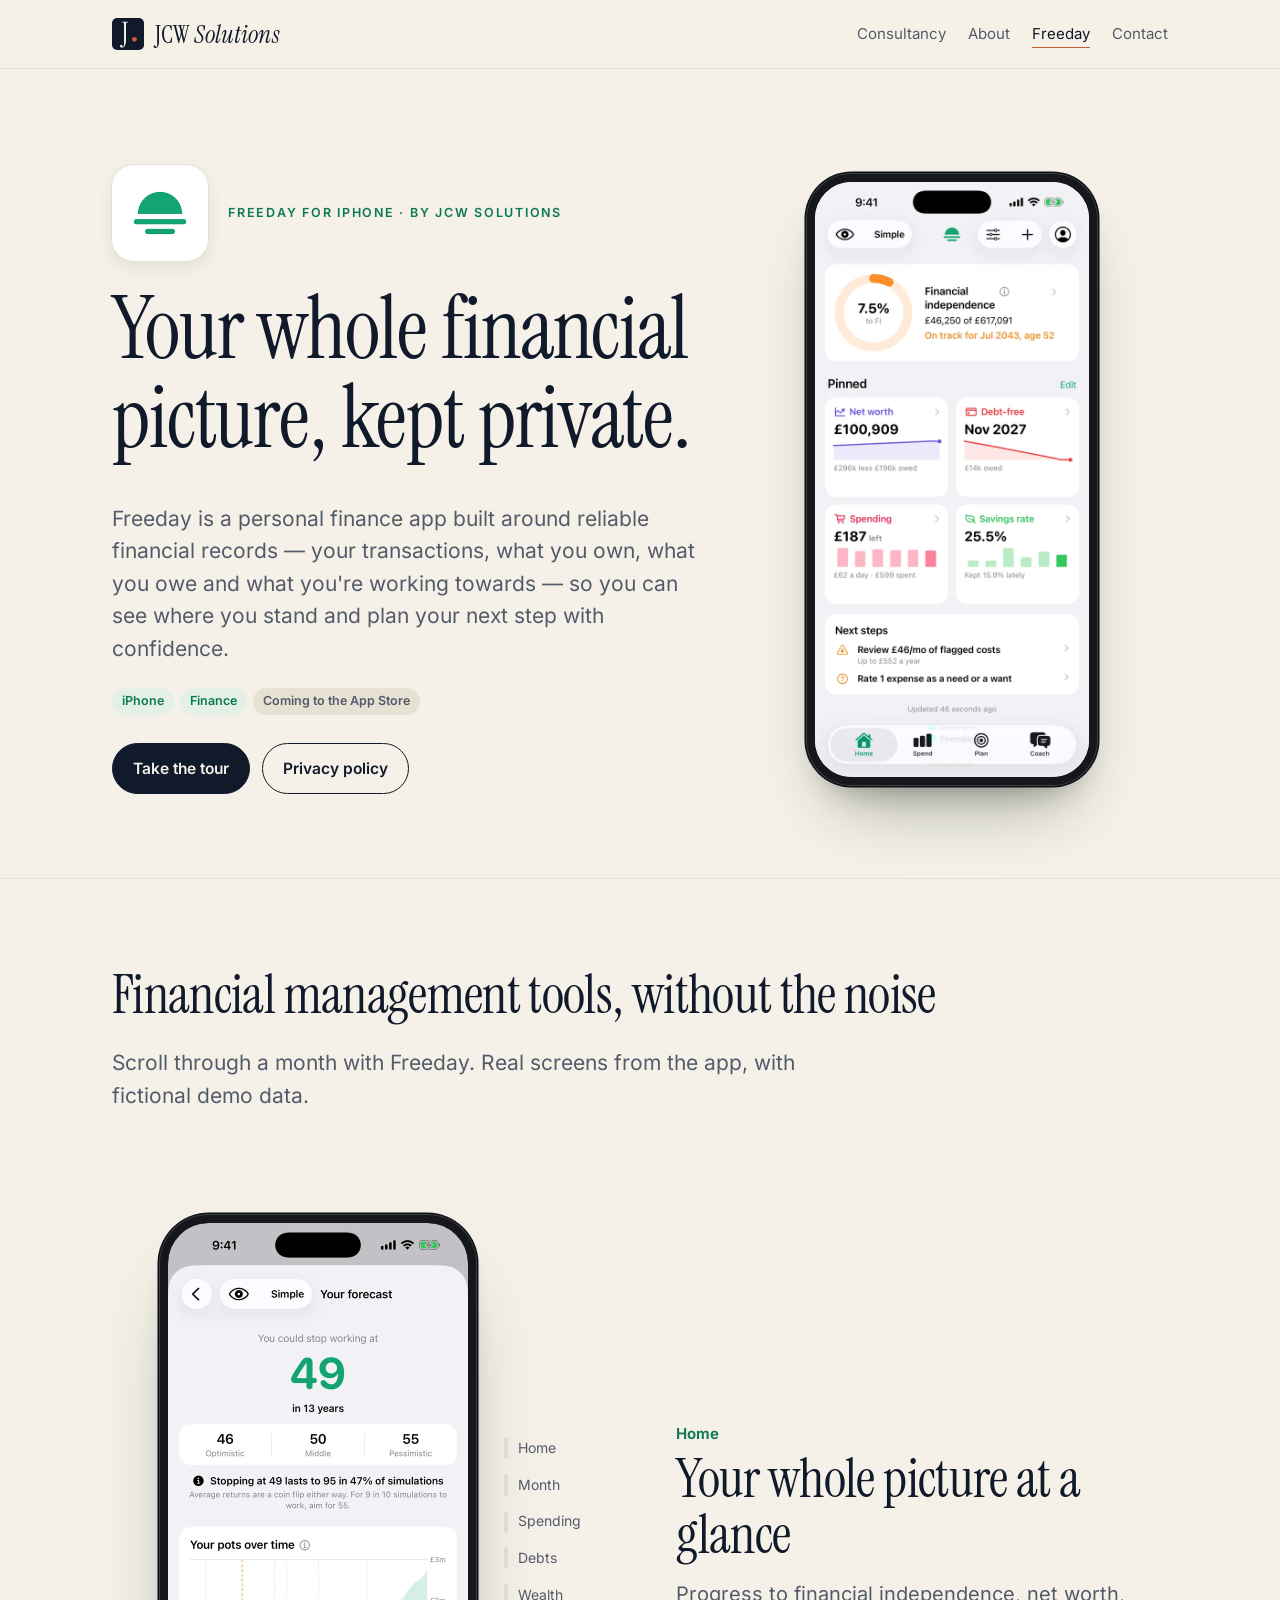
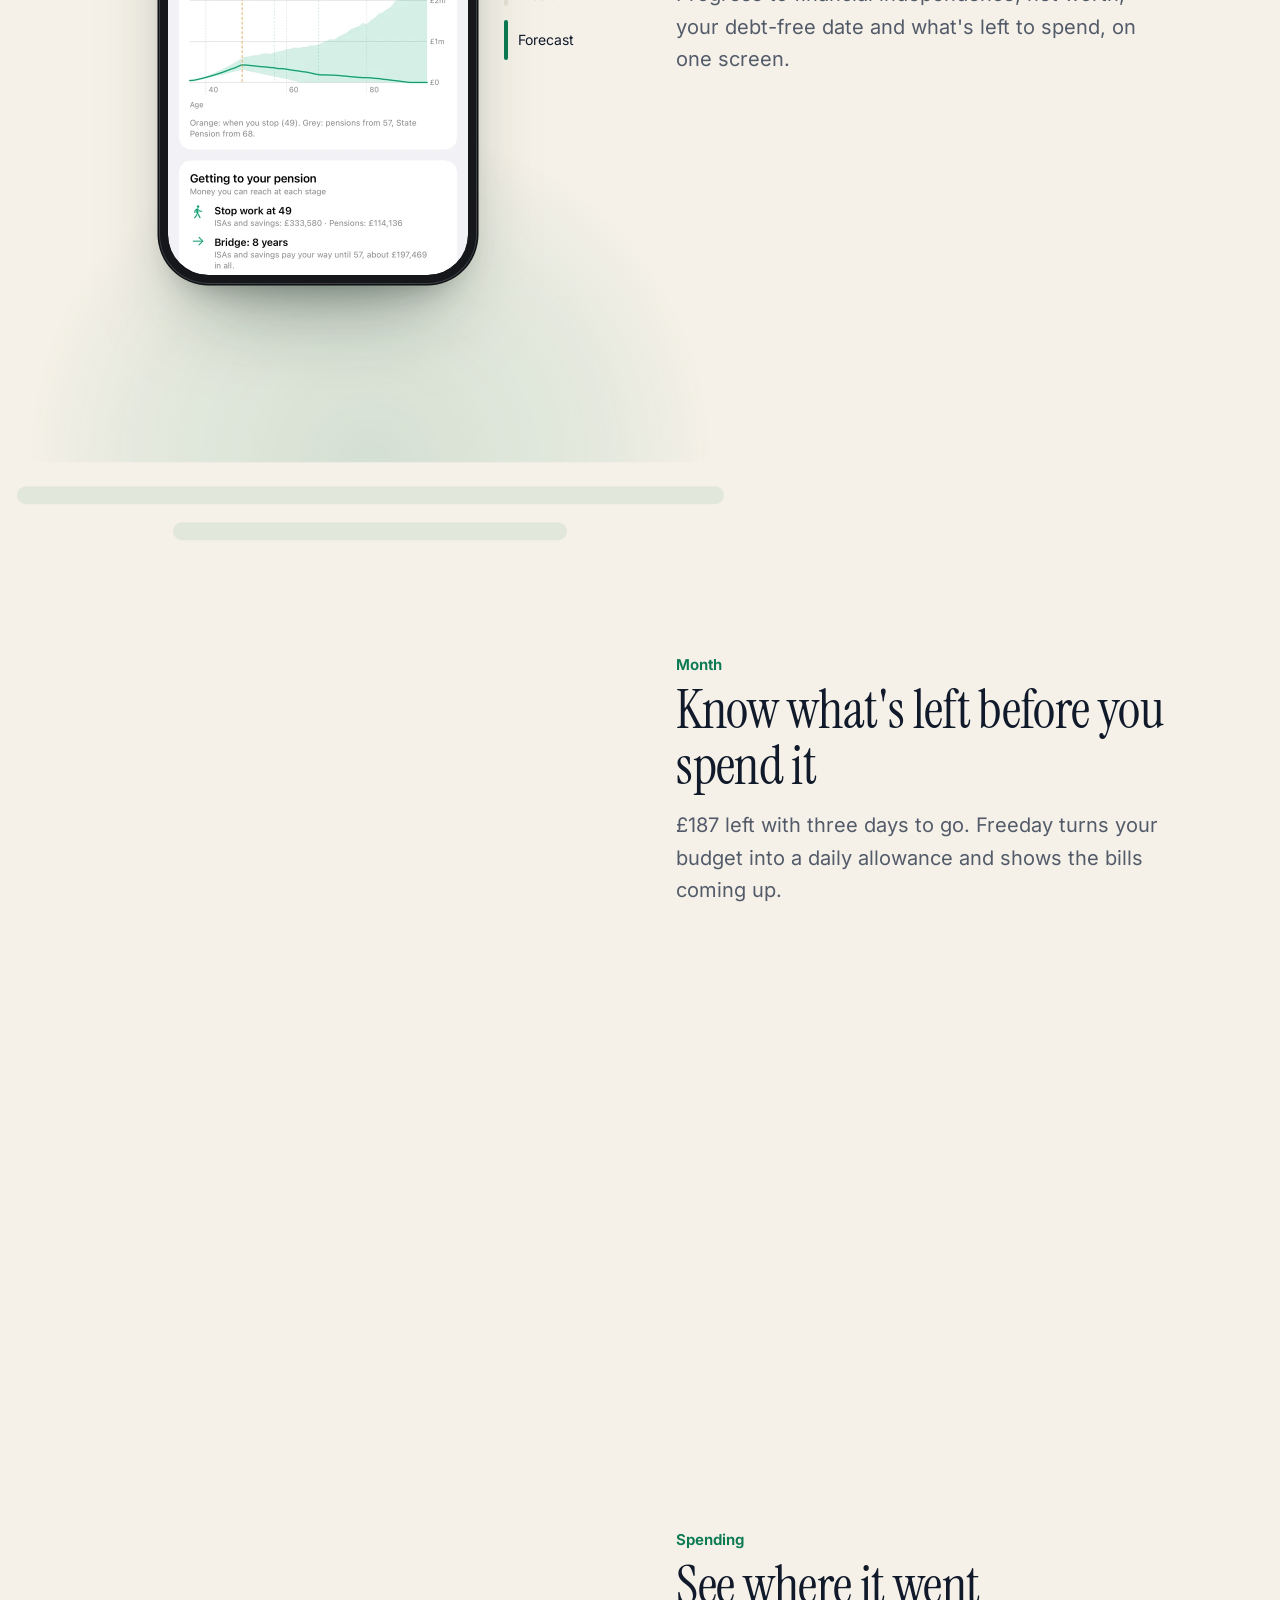
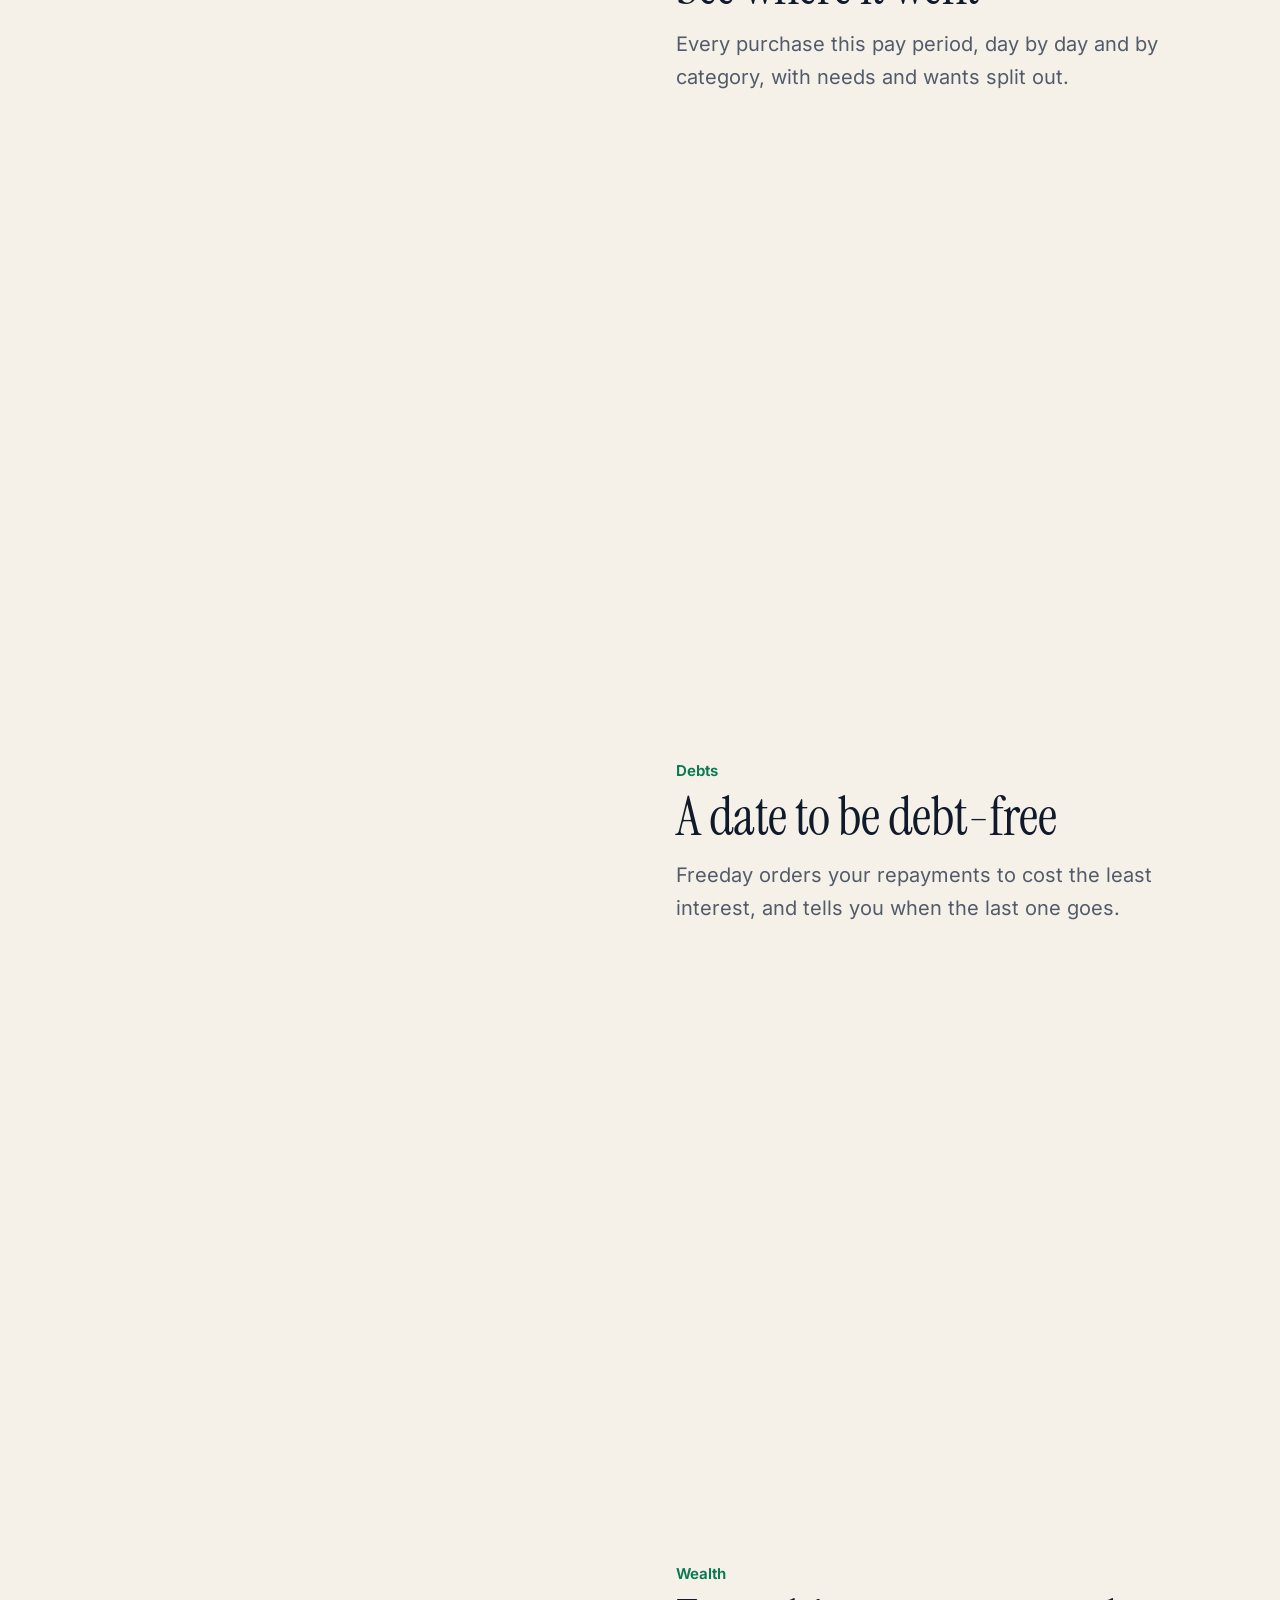
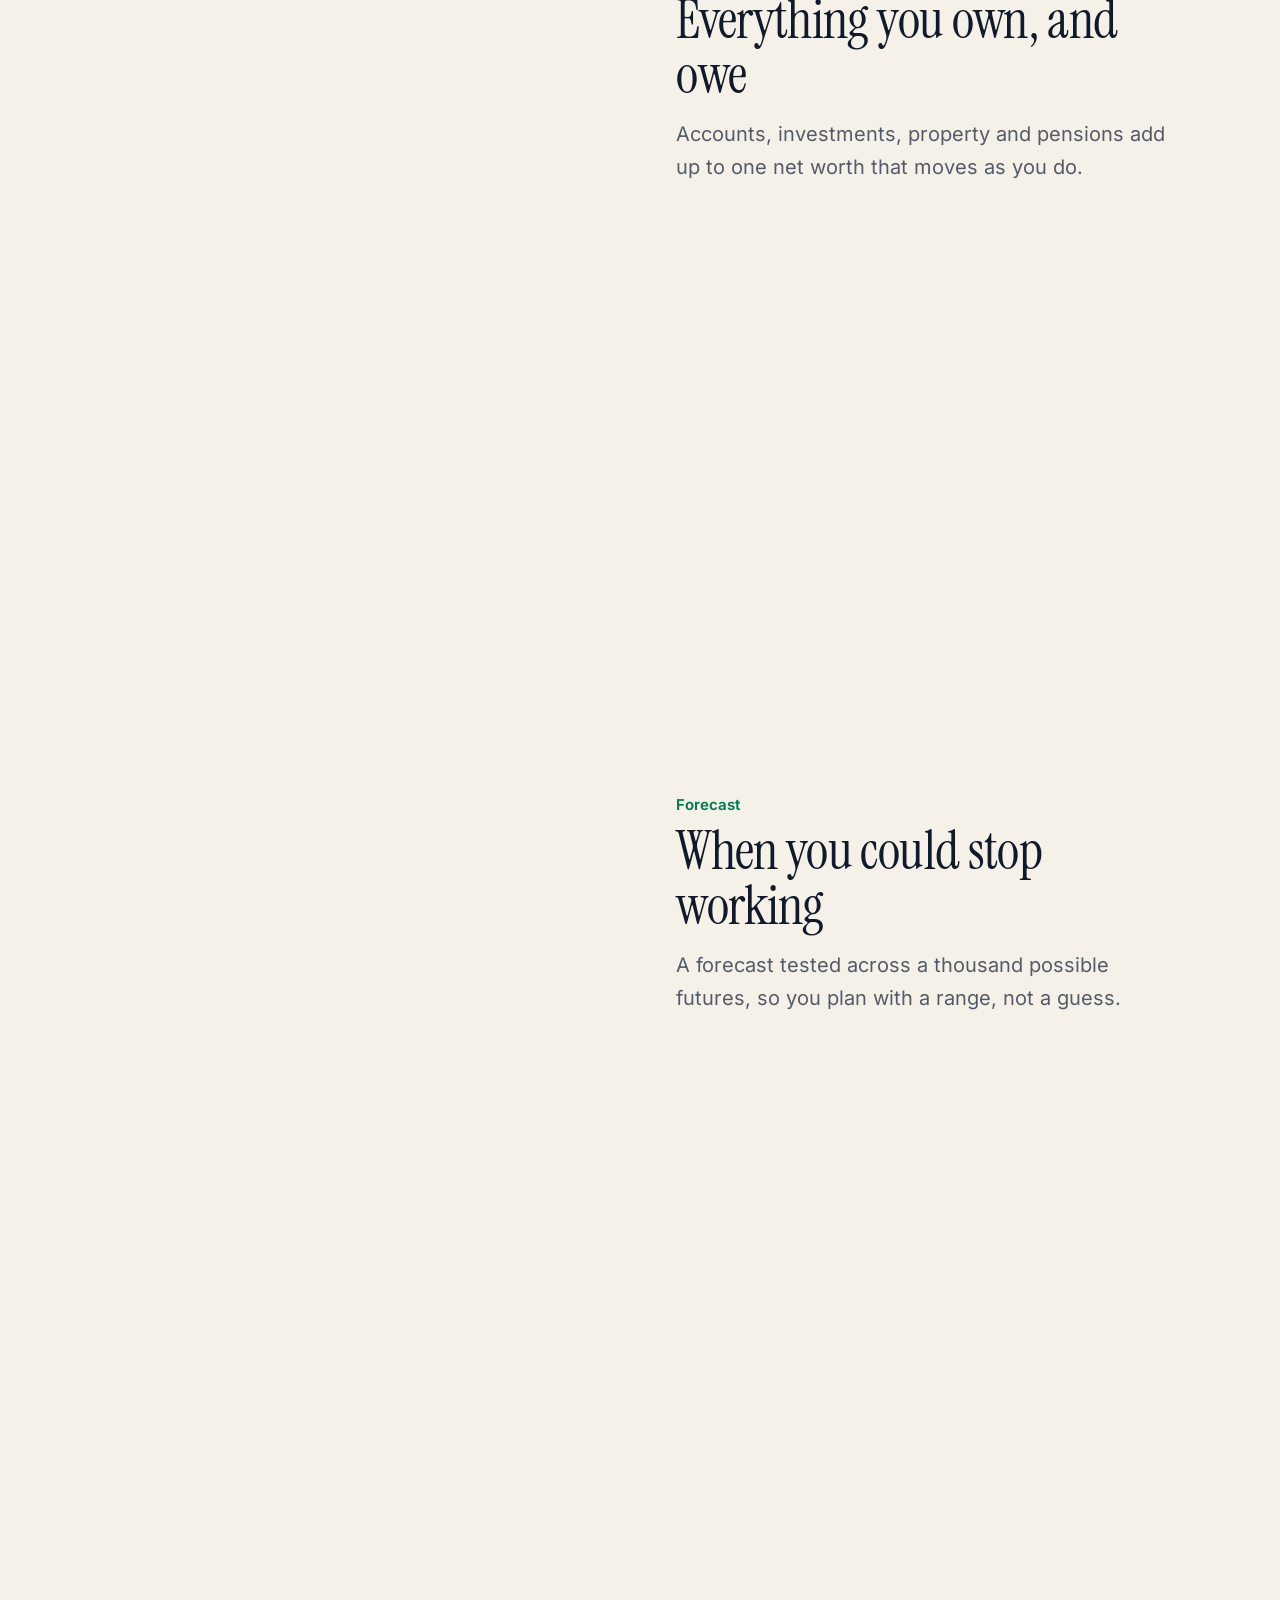
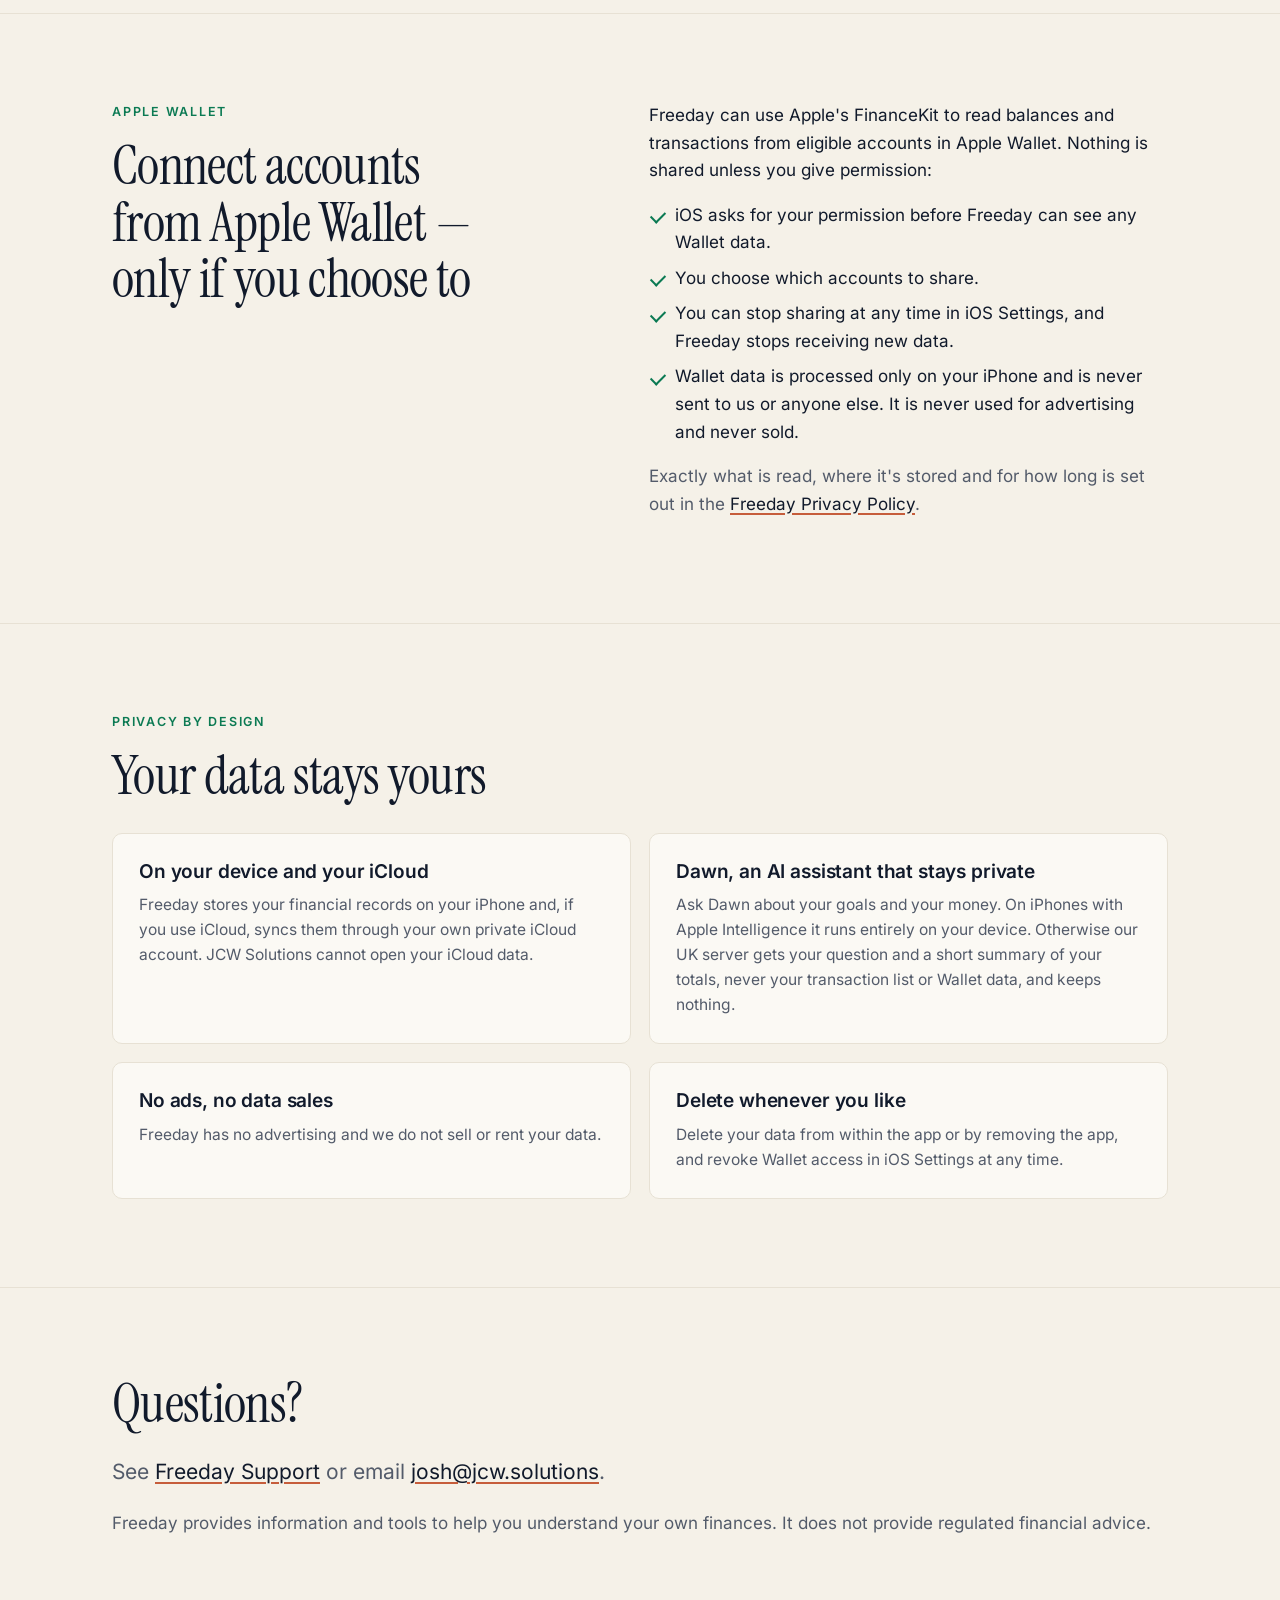
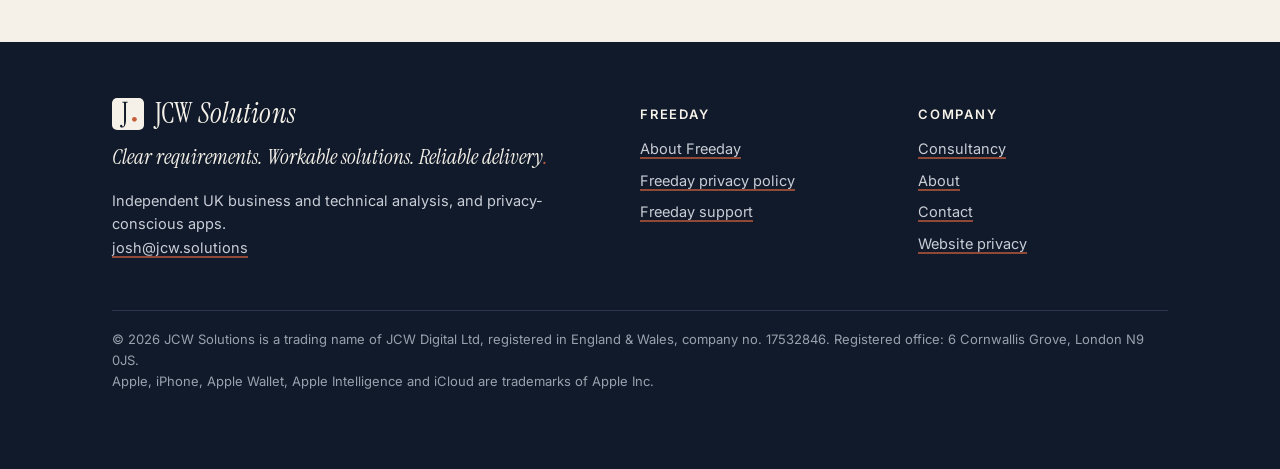
==== commit b55d4608: "Apply the JCW Solutions brand guidelines - Ink, Paper and Copper palette (60/30/<10), Mist rules; re" ====
--- a/freeday/index.html
+++ b/freeday/index.html
@@ -11,15 +11,19 @@
 <meta property="og:url" content="https://jcw.solutions/freeday/">
 <meta property="og:type" content="website">
 <meta name="color-scheme" content="light dark">
+<meta name="theme-color" content="#F5F1E8" media="(prefers-color-scheme: light)">
+<meta name="theme-color" content="#111A2B" media="(prefers-color-scheme: dark)">
+<link rel="preload" href="/assets/fonts/instrument-serif.woff2" as="font" type="font/woff2" crossorigin>
+<link rel="preload" href="/assets/fonts/inter-var.woff2" as="font" type="font/woff2" crossorigin>
 <link rel="icon" href="/assets/favicon.svg" type="image/svg+xml">
 <link rel="stylesheet" href="/assets/site.css">
 <script src="/assets/site.js" defer></script>
 </head>
-<body>
+<body data-section="freeday">
 <a class="skip" href="#main">Skip to content</a>
 <header class="site-header"><div class="wrap">
-  <a class="brand" href="/" aria-label="JCW Solutions home"><span class="brand-mark" aria-hidden="true">JCW</span>JCW Solutions</a>
-  <nav class="nav" aria-label="Main"><a href="/">Home</a><a href="/#services">Consultancy</a><a href="/#products">Products</a><a href="/freeday/" aria-current="page">Freeday</a><a href="/#contact">Contact</a></nav>
+  <a class="brand" href="/" aria-label="JCW Solutions home"><svg class="brand-mark" viewBox="0 0 512 512" aria-hidden="true" focusable="false"><rect width="512" height="512" rx="81.92" class="tile"/><path d="M159.76448 473.5488Q146.11455999999998 473.5488 137.52832 466.28352Q128.94208 459.01824 128.94208 447.1296Q128.94208 438.3232 134.00576 432.59904Q139.06944 426.87488 146.99519999999998 426.87488Q154.48064 426.87488 157.56288 431.27808000000005Q160.64512 435.68128 162.62655999999998 441.40544Q164.608 447.1296 167.24992 451.53279999999995Q169.89184 455.936 175.61599999999999 455.936Q183.98208 455.936 188.38528 446.24896Q192.78848 436.56192 192.78848 418.94912V90.91072000000003Q192.78848 81.66399999999999 189.9264 78.58176Q187.06432 75.49952000000002 177.8176 73.73824000000002L167.69024 71.97696000000002Q161.96608 70.656 161.96608 66.69312000000002Q161.96608 61.84960000000001 168.57088 61.84960000000001H248.2688Q254.8736 61.84960000000001 254.8736 66.69312000000002Q254.8736 70.656 249.14944 71.97696000000002L239.02208 73.73824000000002Q229.77535999999998 75.49952000000002 226.91328 78.58176Q224.0512 81.66399999999999 224.0512 90.91072000000003V359.50592Q224.0512 412.34432 206.87872 442.94656Q189.70623999999998 473.5488 159.76448 473.5488Z" class="j"/><circle cx="358.40" cy="340.48" r="38.40" class="stop"/></svg><span>JCW <em>Solutions</em></span></a>
+  <nav class="nav" aria-label="Main"><a href="/#services">Consultancy</a><a href="/#about">About</a><a href="/freeday/" aria-current="page">Freeday</a><a href="/#contact">Contact</a></nav>
 </div></header>
 <main id="main">
 <section class="hero"><div class="wrap hero-split">
@@ -141,21 +145,23 @@
 <footer class="site-footer"><div class="wrap">
   <div class="cols">
     <div>
-      <p><strong>JCW Solutions</strong> — business and technology analysis, and privacy-first apps. Based in the UK.</p>
-      <p>&copy; 2026 JCW Solutions, a trading name of JCW Digital Ltd. Registered in England and Wales, company number 17532846. Registered office: 6 Cornwallis Grove, London N9 0JS.</p>
-      <p>Apple, iPhone, Apple Wallet, Apple Intelligence and iCloud are trademarks of Apple Inc.</p>
+      <a class="brand" href="/" aria-label="JCW Solutions home"><svg class="brand-mark" viewBox="0 0 512 512" aria-hidden="true" focusable="false"><rect width="512" height="512" rx="81.92" class="tile"/><path d="M159.76448 473.5488Q146.11455999999998 473.5488 137.52832 466.28352Q128.94208 459.01824 128.94208 447.1296Q128.94208 438.3232 134.00576 432.59904Q139.06944 426.87488 146.99519999999998 426.87488Q154.48064 426.87488 157.56288 431.27808000000005Q160.64512 435.68128 162.62655999999998 441.40544Q164.608 447.1296 167.24992 451.53279999999995Q169.89184 455.936 175.61599999999999 455.936Q183.98208 455.936 188.38528 446.24896Q192.78848 436.56192 192.78848 418.94912V90.91072000000003Q192.78848 81.66399999999999 189.9264 78.58176Q187.06432 75.49952000000002 177.8176 73.73824000000002L167.69024 71.97696000000002Q161.96608 70.656 161.96608 66.69312000000002Q161.96608 61.84960000000001 168.57088 61.84960000000001H248.2688Q254.8736 61.84960000000001 254.8736 66.69312000000002Q254.8736 70.656 249.14944 71.97696000000002L239.02208 73.73824000000002Q229.77535999999998 75.49952000000002 226.91328 78.58176Q224.0512 81.66399999999999 224.0512 90.91072000000003V359.50592Q224.0512 412.34432 206.87872 442.94656Q189.70623999999998 473.5488 159.76448 473.5488Z" class="j"/><circle cx="358.40" cy="340.48" r="38.40" class="stop"/></svg><span>JCW <em>Solutions</em></span></a>
+      <p class="tagline">Clear requirements. Workable solutions. Reliable delivery<span class="dot">.</span></p>
+      <p>Independent UK business and technical analysis, and privacy-conscious apps.<br><a href="mailto:josh@jcw.solutions">josh@jcw.solutions</a></p>
     </div>
     <div><h4>Freeday</h4><ul>
       <li><a href="/freeday/">About Freeday</a></li>
-      <li><a href="/freeday/privacy/">Freeday Privacy Policy</a></li>
-      <li><a href="/freeday/support/">Freeday Support</a></li>
+      <li><a href="/freeday/privacy/">Freeday privacy policy</a></li>
+      <li><a href="/freeday/support/">Freeday support</a></li>
     </ul></div>
     <div><h4>Company</h4><ul>
       <li><a href="/#services">Consultancy</a></li>
+      <li><a href="/#about">About</a></li>
       <li><a href="/#contact">Contact</a></li>
-      <li><a href="/privacy/">Website Privacy</a></li>
+      <li><a href="/privacy/">Website privacy</a></li>
     </ul></div>
   </div>
+  <p class="legal">&copy; 2026 JCW Solutions is a trading name of JCW Digital Ltd, registered in England &amp; Wales, company no. 17532846. Registered office: 6 Cornwallis Grove, London N9 0JS.<br>Apple, iPhone, Apple Wallet, Apple Intelligence and iCloud are trademarks of Apple Inc.</p>
 </div></footer>
 </body>
 </html>
--- a/assets/site.css
+++ b/assets/site.css
@@ -1,119 +1,166 @@
-/* JCW Solutions — shared styles. No external fonts, scripts or trackers by design. */
+/* JCW Solutions: shared styles, following the JCW Solutions brand guidelines v1.0 (Nov 2026).
+   Ink, Paper and one Copper accent; Instrument Serif for headlines, Inter for everything else.
+   Fonts are served from this site. No external fonts, scripts or trackers. */
+@font-face { font-family: "Instrument Serif"; src: url("/assets/fonts/instrument-serif.woff2") format("woff2"); font-weight: 400; font-style: normal; font-display: swap; }
+@font-face { font-family: "Instrument Serif"; src: url("/assets/fonts/instrument-serif-italic.woff2") format("woff2"); font-weight: 400; font-style: italic; font-display: swap; }
+@font-face { font-family: "Inter"; src: url("/assets/fonts/inter-var.woff2") format("woff2"); font-weight: 400 700; font-style: normal; font-display: swap; }
+
 :root {
-  --bg: #f7f6f2;
-  --surface: #ffffff;
-  --ink: #15181d;
-  --muted: #5b616b;
-  --line: #e2e0d8;
-  --accent: #0b7a53;
-  --accent-ink: #ffffff;
-  --accent-soft: #e2f4ec;
-  --todo-bg: #fff1b8;
-  --todo-ink: #5a4500;
-  --radius: 14px;
-  --max: 1080px;
-  --font: -apple-system, BlinkMacSystemFont, "SF Pro Text", "Segoe UI", Roboto, "Helvetica Neue", Arial, sans-serif;
-  --font-display: -apple-system, BlinkMacSystemFont, "SF Pro Display", "Segoe UI", Roboto, "Helvetica Neue", Arial, sans-serif;
+  /* Brand palette (guidelines, page 5) */
+  --brand-ink: #111A2B;   --brand-paper: #F5F1E8;  --brand-copper: #C65D3B;
+  --brand-mist: #E7E1D4;  --brand-stone: #6B7280;  --brand-sage: #7E9A8C;
+
+  /* Roles: roughly 60% paper, 30% ink, under 10% copper */
+  --bg: var(--brand-paper);
+  --surface: #FBF9F4;
+  --ink: var(--brand-ink);
+  --muted: #535B6A;            /* Stone, deepened for AA body contrast on Paper */
+  --line: var(--brand-mist);
+  --copper: var(--brand-copper);   /* the full stop and other marks */
+  --accent: #A84B2E;           /* Copper for small text and links: AA on Paper */
+  --accent-ink: var(--brand-paper);
+  --accent-soft: #EFE9DD;
+  --btn-bg: var(--brand-ink);  --btn-ink: var(--brand-paper);
+  --mark-tile: var(--brand-ink); --mark-j: var(--brand-paper);
+  --todo-bg: #fff1b8; --todo-ink: #5a4500;
+  --radius: 10px;
+  --max: 1120px;
+  --serif: "Instrument Serif", Georgia, "Times New Roman", serif;
+  --sans: "Inter", -apple-system, BlinkMacSystemFont, "Segoe UI", Roboto, Arial, sans-serif;
 }
 @media (prefers-color-scheme: dark) {
+  /* The guidelines' reversed treatment: Paper on Ink */
   :root:not([data-theme="light"]) {
-    --bg: #0f1114;
-    --surface: #171a1f;
-    --ink: #eef0f2;
-    --muted: #a3a9b2;
-    --line: #2a2e35;
-    --accent: #3ddc97;
-    --accent-ink: #06150e;
-    --accent-soft: #10291f;
-    --todo-bg: #4a3b00;
-    --todo-ink: #ffe68a;
+    --bg: var(--brand-ink);
+    --surface: #18233A;
+    --ink: var(--brand-paper);
+    --muted: #AEB4C0;
+    --line: #2A3550;
+    --copper: #D46D4B;
+    --accent: #E3896B;
+    --accent-ink: var(--brand-ink);
+    --accent-soft: #1C2741;
+    --btn-bg: var(--brand-paper); --btn-ink: var(--brand-ink);
+    --mark-tile: var(--brand-paper); --mark-j: var(--brand-ink);
+    --todo-bg: #4a3b00; --todo-ink: #ffe68a;
   }
 }
+/* Freeday pages: the product keeps the app's own green for its accents */
+body[data-section="freeday"] { --accent: #0B7A53; --accent-soft: #E2F0E8; }
+@media (prefers-color-scheme: dark) { body[data-section="freeday"] { --accent: #3DDC97; --accent-soft: #10291F; } }
 
 * { box-sizing: border-box; }
 html { -webkit-text-size-adjust: 100%; }
-body {
-  margin: 0;
-  background: var(--bg);
-  color: var(--ink);
-  font: 17px/1.6 var(--font);
-  overflow-x: hidden;
-}
+body { margin: 0; background: var(--bg); color: var(--ink); font: 17px/1.62 var(--sans); font-feature-settings: "calt", "kern"; overflow-x: hidden; -webkit-font-smoothing: antialiased; }
 img, svg { max-width: 100%; display: block; }
-a { color: var(--accent); text-underline-offset: 3px; }
-a:hover { text-decoration-thickness: 2px; }
-:focus-visible { outline: 3px solid var(--accent); outline-offset: 3px; border-radius: 4px; }
+a { color: var(--ink); text-decoration-color: var(--copper); text-decoration-thickness: 1.5px; text-underline-offset: 3px; }
+a:hover { color: var(--accent); }
+:focus-visible { outline: 3px solid var(--copper); outline-offset: 3px; border-radius: 4px; }
+::selection { background: color-mix(in srgb, var(--copper) 28%, transparent); }
 
 .wrap { width: 100%; max-width: var(--max); margin: 0 auto; padding: 0 16px; }
 @media (min-width: 720px) { .wrap { padding: 0 32px; } }
-
 .skip { position: absolute; left: -9999px; }
 .skip:focus { left: 16px; top: 16px; background: var(--surface); padding: 8px 12px; z-index: 10; }
 
+/* The copper full stop: the brand's signature. "This is settled; we can move on." */
+.dot { color: var(--copper); }
+
 /* Header */
-.site-header { border-bottom: 1px solid var(--line); background: var(--bg); position: sticky; top: 0; z-index: 5; }
-.site-header .wrap { display: flex; align-items: center; justify-content: space-between; gap: 16px; min-height: 64px; flex-wrap: wrap; }
-.brand { display: flex; align-items: center; gap: 10px; font-weight: 700; letter-spacing: -0.01em; color: var(--ink); text-decoration: none; font-size: 18px; }
-.brand-mark { width: 30px; height: 30px; border-radius: 8px; background: var(--ink); color: var(--bg); display: grid; place-items: center; font-size: 12px; font-weight: 800; letter-spacing: 0.02em; }
-.nav { display: flex; gap: 4px 18px; flex-wrap: wrap; font-size: 15px; }
+.site-header { border-bottom: 1px solid var(--line); background: color-mix(in srgb, var(--bg) 92%, transparent); backdrop-filter: saturate(1.2) blur(10px); -webkit-backdrop-filter: saturate(1.2) blur(10px); position: sticky; top: 0; z-index: 5; }
+.site-header .wrap { display: flex; align-items: center; justify-content: space-between; gap: 10px 24px; min-height: 68px; flex-wrap: wrap; }
+.brand { display: flex; align-items: center; gap: 11px; color: var(--ink); text-decoration: none; font-family: var(--serif); font-size: 25px; line-height: 1; letter-spacing: 0.005em; }
+.brand:hover { color: var(--ink); }
+.brand-mark { width: 32px; height: 32px; flex: none; }
+.brand-mark .tile { fill: var(--mark-tile); } .brand-mark .j { fill: var(--mark-j); } .brand-mark .stop { fill: var(--brand-copper); }
+.brand em { font-style: italic; }
+.nav { display: flex; gap: 4px 22px; flex-wrap: wrap; font-size: 15px; }
 .nav a { color: var(--muted); text-decoration: none; padding: 6px 0; }
-.nav a:hover, .nav a[aria-current="page"] { color: var(--ink); }
-
-/* Type */
-h1, h2, h3 { font-family: var(--font-display); letter-spacing: -0.02em; line-height: 1.15; margin: 0 0 0.5em; }
-h1 { font-size: clamp(34px, 6vw, 56px); font-weight: 750; }
-h2 { font-size: clamp(26px, 3.6vw, 36px); font-weight: 700; }
-h3 { font-size: 20px; font-weight: 650; letter-spacing: -0.01em; }
+.nav a:hover { color: var(--ink); }
+.nav a[aria-current="page"] { color: var(--ink); text-decoration: underline; text-decoration-color: var(--copper); text-underline-offset: 8px; }
+
+/* Type: Instrument Serif for headlines, Inter for body and labels */
+h1, h2 { font-family: var(--serif); font-weight: 400; letter-spacing: -0.012em; line-height: 1.04; margin: 0 0 0.45em; text-wrap: balance; }
+h1 { font-size: clamp(46px, 7.2vw, 86px); }
+h2 { font-size: clamp(34px, 4.4vw, 54px); }
+h1 em, h2 em, h3.serif em { font-style: italic; }
+h3 { font-family: var(--sans); font-size: 19px; font-weight: 600; letter-spacing: -0.008em; line-height: 1.3; margin: 0 0 0.4em; }
 p { margin: 0 0 1em; }
-.lede { font-size: clamp(18px, 2.2vw, 21px); color: var(--muted); max-width: 40em; }
-.eyebrow { text-transform: uppercase; letter-spacing: 0.12em; font-size: 12.5px; font-weight: 700; color: var(--accent); margin-bottom: 14px; }
+.lede { font-size: clamp(18px, 2vw, 21px); line-height: 1.55; color: var(--muted); max-width: 36em; }
+.eyebrow { text-transform: uppercase; letter-spacing: 0.14em; font-size: 12.5px; font-weight: 600; color: var(--accent); margin-bottom: 16px; }
+.muted { color: var(--muted); }
 
 /* Sections */
-section { padding: 72px 0; border-bottom: 1px solid var(--line); }
+section { padding: 88px 0; border-bottom: 1px solid var(--line); }
 section:last-of-type { border-bottom: 0; }
-.hero { padding: 88px 0 72px; }
-.hero h1 { max-width: 14em; }
+.hero { padding: 96px 0 84px; }
+.hero h1 { max-width: 11.5em; }
 
 .grid { display: grid; gap: 18px; }
 @media (min-width: 720px) { .grid-2 { grid-template-columns: 1fr 1fr; } .grid-3 { grid-template-columns: repeat(3, 1fr); } }
 
-.card { background: var(--surface); border: 1px solid var(--line); border-radius: var(--radius); padding: 24px; }
+.card { background: var(--surface); border: 1px solid var(--line); border-radius: var(--radius); padding: 26px; }
 .card p:last-child { margin-bottom: 0; }
-.card h3 { margin-bottom: 8px; }
-.card .muted { color: var(--muted); font-size: 15.5px; }
+.card .muted { font-size: 15.5px; }
+
+/* Ruled list: the editorial alternative to a grid of cards (services) */
+.ruled { list-style: none; margin: 40px 0 0; padding: 0; display: grid; column-gap: 56px; border-top: 1px solid var(--ink); }
+@media (min-width: 820px) { .ruled { grid-template-columns: 1fr 1fr; } }
+.ruled li { padding: 22px 0 24px; border-bottom: 1px solid var(--line); }
+.ruled h3 { margin-bottom: 6px; }
+.ruled p { margin: 0; color: var(--muted); font-size: 16px; max-width: 32em; }
+
+/* How I work: a genuine sequence, so it is numbered */
+.steps { list-style: none; counter-reset: step; margin: 44px 0 0; padding: 0; display: grid; gap: 28px; }
+@media (min-width: 820px) { .steps { grid-template-columns: repeat(4, 1fr); gap: 32px; } }
+.steps li { counter-increment: step; border-top: 1px solid var(--ink); padding-top: 18px; }
+.steps li::before { content: counter(step); display: block; font-family: var(--serif); font-size: 44px; line-height: 1; color: var(--copper); margin-bottom: 14px; }
+.steps h3 { font-family: var(--serif); font-weight: 400; font-size: 30px; letter-spacing: -0.01em; margin-bottom: 8px; }
+.steps p { color: var(--muted); font-size: 16px; margin: 0; }
+
+/* About */
+.about { display: grid; gap: 28px 64px; }
+@media (min-width: 900px) { .about { grid-template-columns: 0.9fr 1.1fr; align-items: start; } }
+.about blockquote { margin: 0; font-family: var(--serif); font-style: italic; font-size: clamp(28px, 3.2vw, 40px); line-height: 1.15; }
+.facts { list-style: none; padding: 0; margin: 22px 0 0; border-top: 1px solid var(--line); }
+.facts li { padding: 12px 0; border-bottom: 1px solid var(--line); font-size: 16px; }
 
 .product { display: grid; gap: 20px; align-items: start; }
 @media (min-width: 720px) { .product { grid-template-columns: 72px 1fr; } }
-.app-icon { width: 72px; height: 72px; border-radius: 18px; display: grid; place-items: center; font-weight: 800; font-size: 26px; color: #fff; }
-.app-icon.freeday { background: linear-gradient(145deg, #12806d, #0a4d42); }
+.app-icon { width: 72px; height: 72px; border-radius: 18px; display: grid; place-items: center; font-weight: 700; font-size: 26px; color: #fff; }
 .app-icon.fitness { background: linear-gradient(145deg, #3b4252, #1d222b); }
 
-.pill { display: inline-block; font-size: 12.5px; font-weight: 650; padding: 3px 10px; border-radius: 999px; background: var(--accent-soft); color: var(--accent); margin-right: 6px; }
+.pill { display: inline-block; font-size: 12.5px; font-weight: 600; padding: 3px 10px; border-radius: 999px; background: var(--accent-soft); color: var(--accent); margin-right: 6px; }
 .pill.neutral { background: var(--line); color: var(--muted); }
 
-.btns { display: flex; gap: 12px; flex-wrap: wrap; margin-top: 24px; }
-.btn { display: inline-block; padding: 11px 18px; border-radius: 10px; font-weight: 600; font-size: 15.5px; text-decoration: none; border: 1px solid var(--line); color: var(--ink); background: var(--surface); }
-.btn.primary { background: var(--accent); color: var(--accent-ink); border-color: var(--accent); }
+.btns { display: flex; gap: 12px; flex-wrap: wrap; margin-top: 28px; }
+.btn { display: inline-block; padding: 12px 20px; border-radius: 999px; font-weight: 600; font-size: 15.5px; text-decoration: none; border: 1px solid var(--ink); color: var(--ink); background: transparent; transition: background-color .2s ease, color .2s ease; }
+.btn:hover { background: var(--ink); color: var(--bg); }
+.btn.primary { background: var(--btn-bg); color: var(--btn-ink); border-color: var(--btn-bg); }
+.btn.primary:hover { background: transparent; color: var(--ink); }
 
 ul.ticks { list-style: none; padding: 0; margin: 0 0 1em; }
 ul.ticks li { padding-left: 26px; position: relative; margin-bottom: 8px; }
 ul.ticks li::before { content: ""; position: absolute; left: 2px; top: 0.55em; width: 12px; height: 7px; border-left: 2px solid var(--accent); border-bottom: 2px solid var(--accent); transform: rotate(-45deg); }
 
+.contact-line { font-family: var(--serif); font-size: clamp(30px, 4vw, 48px); line-height: 1.1; margin: 18px 0 10px; }
+.contact-line a { text-decoration-thickness: 2px; text-underline-offset: 6px; }
+
 /* Long-form legal pages */
-.doc { max-width: 760px; padding: 56px 0 80px; }
-.doc h1 { font-size: clamp(30px, 5vw, 44px); }
-.doc h2 { font-size: 24px; margin-top: 2.2em; padding-top: 0.4em; }
+.doc { max-width: 760px; padding: 64px 0 88px; }
+.doc h1 { font-size: clamp(40px, 5.6vw, 60px); }
+.doc h2 { font-size: 30px; margin-top: 1.9em; padding-top: 0.3em; }
 .doc h3 { font-size: 18px; margin-top: 1.6em; }
 .doc ul, .doc ol { padding-left: 1.3em; }
 .doc li { margin-bottom: 6px; }
 .doc .meta { color: var(--muted); font-size: 15px; }
 .toc { background: var(--surface); border: 1px solid var(--line); border-radius: var(--radius); padding: 18px 22px; margin: 28px 0; font-size: 15.5px; }
 .toc ol { margin: 6px 0 0; }
-.summary { background: var(--accent-soft); border-radius: var(--radius); padding: 20px 22px; margin: 24px 0; }
+.summary { background: var(--accent-soft); border-left: 3px solid var(--accent); border-radius: 0 var(--radius) var(--radius) 0; padding: 20px 22px; margin: 24px 0; }
 .summary ul { margin-bottom: 0; }
 table { width: 100%; border-collapse: collapse; font-size: 15px; margin: 12px 0 20px; display: block; overflow-x: auto; }
 th, td { text-align: left; vertical-align: top; padding: 10px 12px; border-bottom: 1px solid var(--line); min-width: 140px; }
-th { font-weight: 650; background: var(--surface); }
+th { font-weight: 600; background: var(--surface); }
 
 /* Real app icon */
 .app-icon-img { width: 72px; height: 72px; border-radius: 22.5%; box-shadow: 0 0 0 1px var(--line), 0 6px 18px rgba(0,0,0,.08); background: #fff; }
@@ -148,14 +195,19 @@
 mark.todo { background: var(--todo-bg); color: var(--todo-ink); padding: 1px 6px; border-radius: 4px; font-weight: 600; font-size: 0.92em; }
 
 /* Footer */
-.site-footer { border-top: 1px solid var(--line); padding: 40px 0 56px; color: var(--muted); font-size: 14.5px; }
-.site-footer .cols { display: grid; gap: 24px; }
+.site-footer { background: var(--brand-ink); color: #C9CDD6; padding: 56px 0 64px; font-size: 14.5px; border-top: 0; }
+.site-footer .cols { display: grid; gap: 28px; }
 @media (min-width: 720px) { .site-footer .cols { grid-template-columns: 2fr 1fr 1fr; } }
-.site-footer h4 { color: var(--ink); font-size: 14px; margin: 0 0 8px; }
+.site-footer .brand { color: var(--brand-paper); font-size: 28px; margin-bottom: 14px; }
+.site-footer .brand-mark .tile { fill: var(--brand-paper); } .site-footer .brand-mark .j { fill: var(--brand-ink); }
+.site-footer .tagline { font-family: var(--serif); font-style: italic; font-size: 21px; color: var(--brand-paper); line-height: 1.25; margin-bottom: 18px; }
+.site-footer .tagline .dot { color: var(--brand-copper); }
+.site-footer h4 { color: var(--brand-paper); font-size: 13px; font-weight: 600; letter-spacing: 0.14em; text-transform: uppercase; margin: 6px 0 12px; }
 .site-footer ul { list-style: none; padding: 0; margin: 0; }
-.site-footer li { margin-bottom: 6px; }
-.site-footer a { color: var(--muted); }
-.site-footer a:hover { color: var(--ink); }
+.site-footer li { margin-bottom: 8px; }
+.site-footer a { color: #C9CDD6; text-decoration-color: color-mix(in srgb, var(--brand-copper) 70%, transparent); }
+.site-footer a:hover { color: var(--brand-paper); }
+.site-footer .legal { font-size: 13px; color: #9AA1AE; margin-top: 36px; padding-top: 18px; border-top: 1px solid #2A3550; }
 
 /* ---------- Freeday scroll tour ----------
    The phone stays pinned while the steps scroll past; the active step swaps the screen.
@@ -189,7 +241,7 @@
 .tour-rail button[aria-current="step"]::before { height: 40px; background: var(--accent); }
 .tour-rail button:focus-visible { outline: 3px solid var(--accent); outline-offset: 4px; }
 
-.tour-step h3 { font-size: clamp(28px, 3.4vw, 46px); line-height: 1.08; letter-spacing: -0.025em; margin: 6px 0 14px; max-width: 13em; }
+.tour-step h3 { font-family: var(--serif); font-weight: 400; font-size: clamp(36px, 4.2vw, 58px); line-height: 1.04; letter-spacing: -0.012em; margin: 6px 0 14px; max-width: 12em; }
 .tour-step p { color: var(--muted); font-size: clamp(17px, 1.6vw, 20px); max-width: 26em; margin: 0; }
 .tour-step .tour-where { color: var(--accent); font-size: 15px; font-weight: 650; }
 html.js .tour-step { opacity: .22; transition: opacity .45s ease; }
@@ -221,7 +273,7 @@
   .tour-rail { position: relative; z-index: 2; }
   .tour-cap { grid-area: 1 / 1; opacity: 0; transform: translateY(10px); transition: opacity .4s ease, transform .5s cubic-bezier(.2,.75,.2,1); }
   .tour-cap.is-active { opacity: 1; transform: none; }
-  .tour-cap h3 { font-size: 26px; line-height: 1.12; letter-spacing: -0.02em; margin: 2px 0 8px; }
+  .tour-cap h3 { font-family: var(--serif); font-weight: 400; font-size: 32px; line-height: 1.06; letter-spacing: -0.01em; margin: 2px 0 8px; }
   .tour-cap p { color: var(--muted); font-size: 16px; margin: 0; }
   .tour-cap .tour-where { color: var(--accent); font-size: 14px; font-weight: 650; }
   html.js .tour-steps { position: relative; z-index: 1; margin-top: calc(-100svh + var(--header-h, 64px)); padding-bottom: 30svh; }
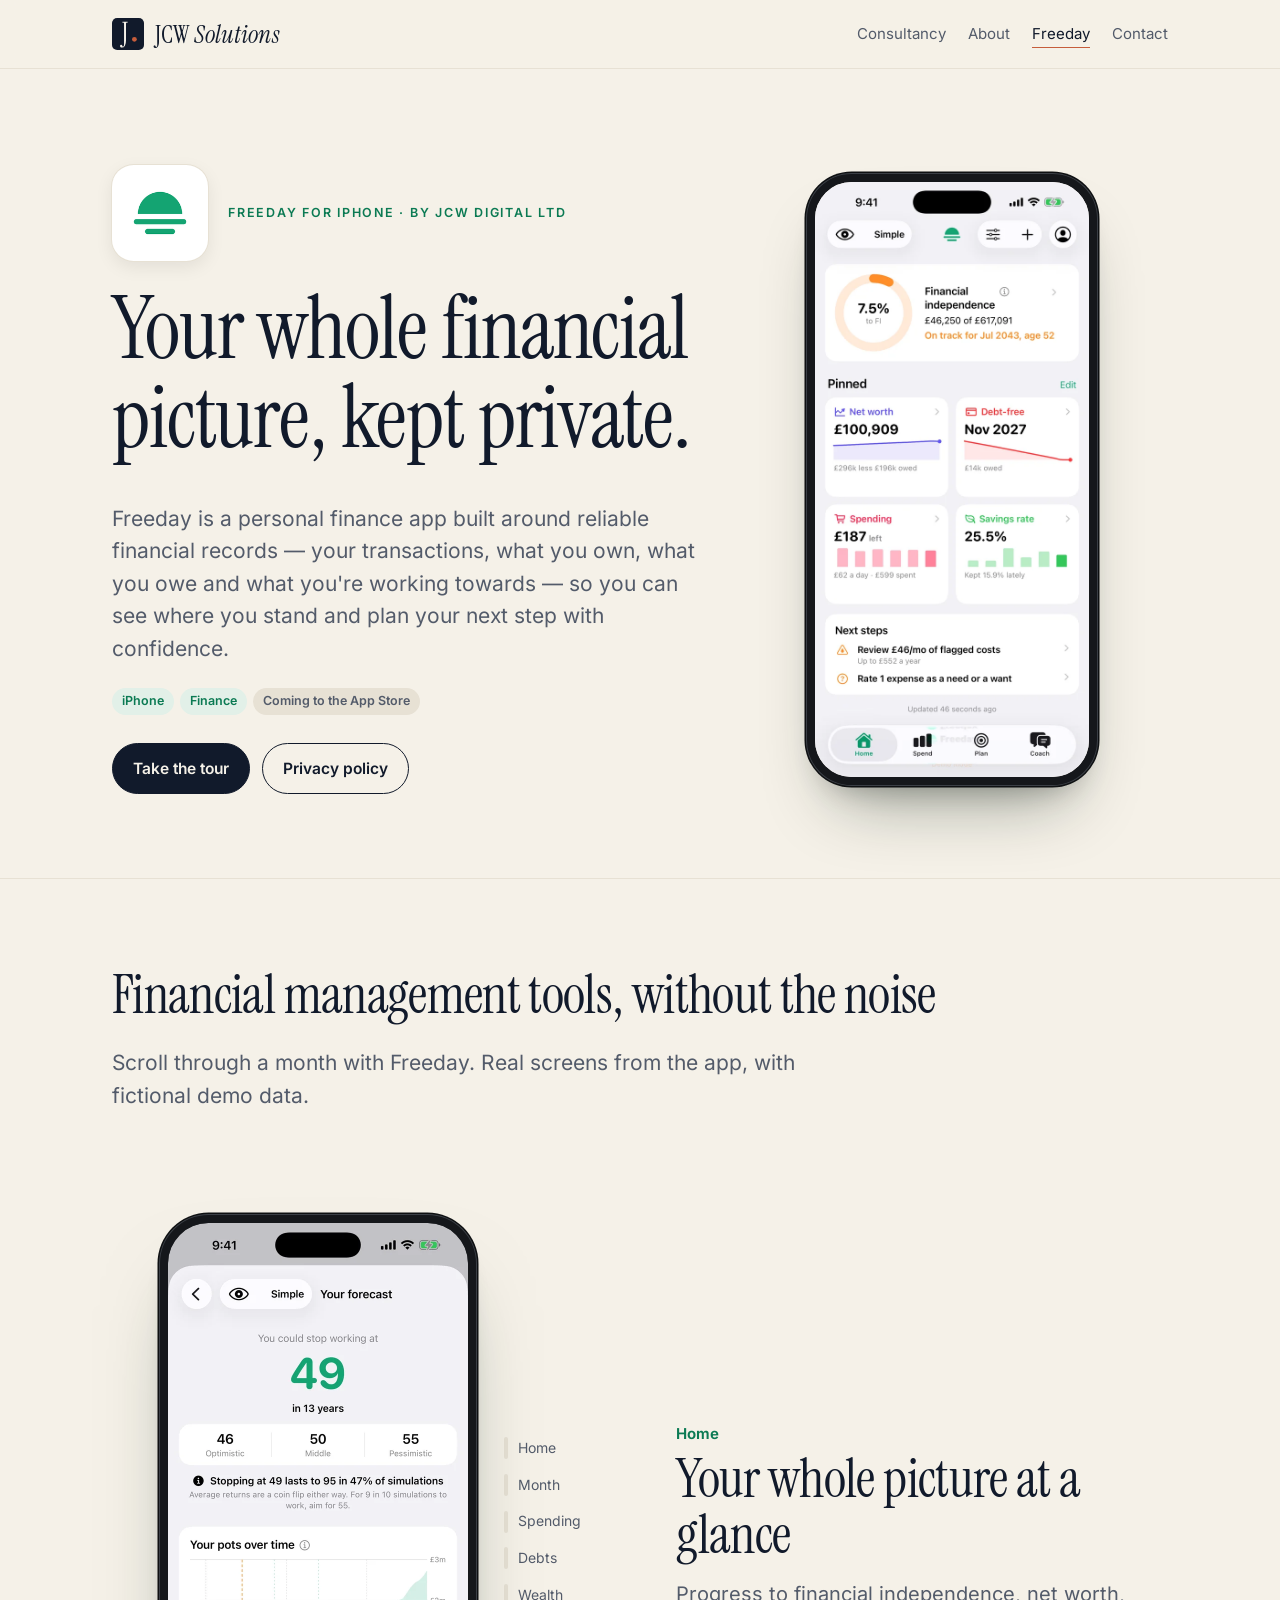
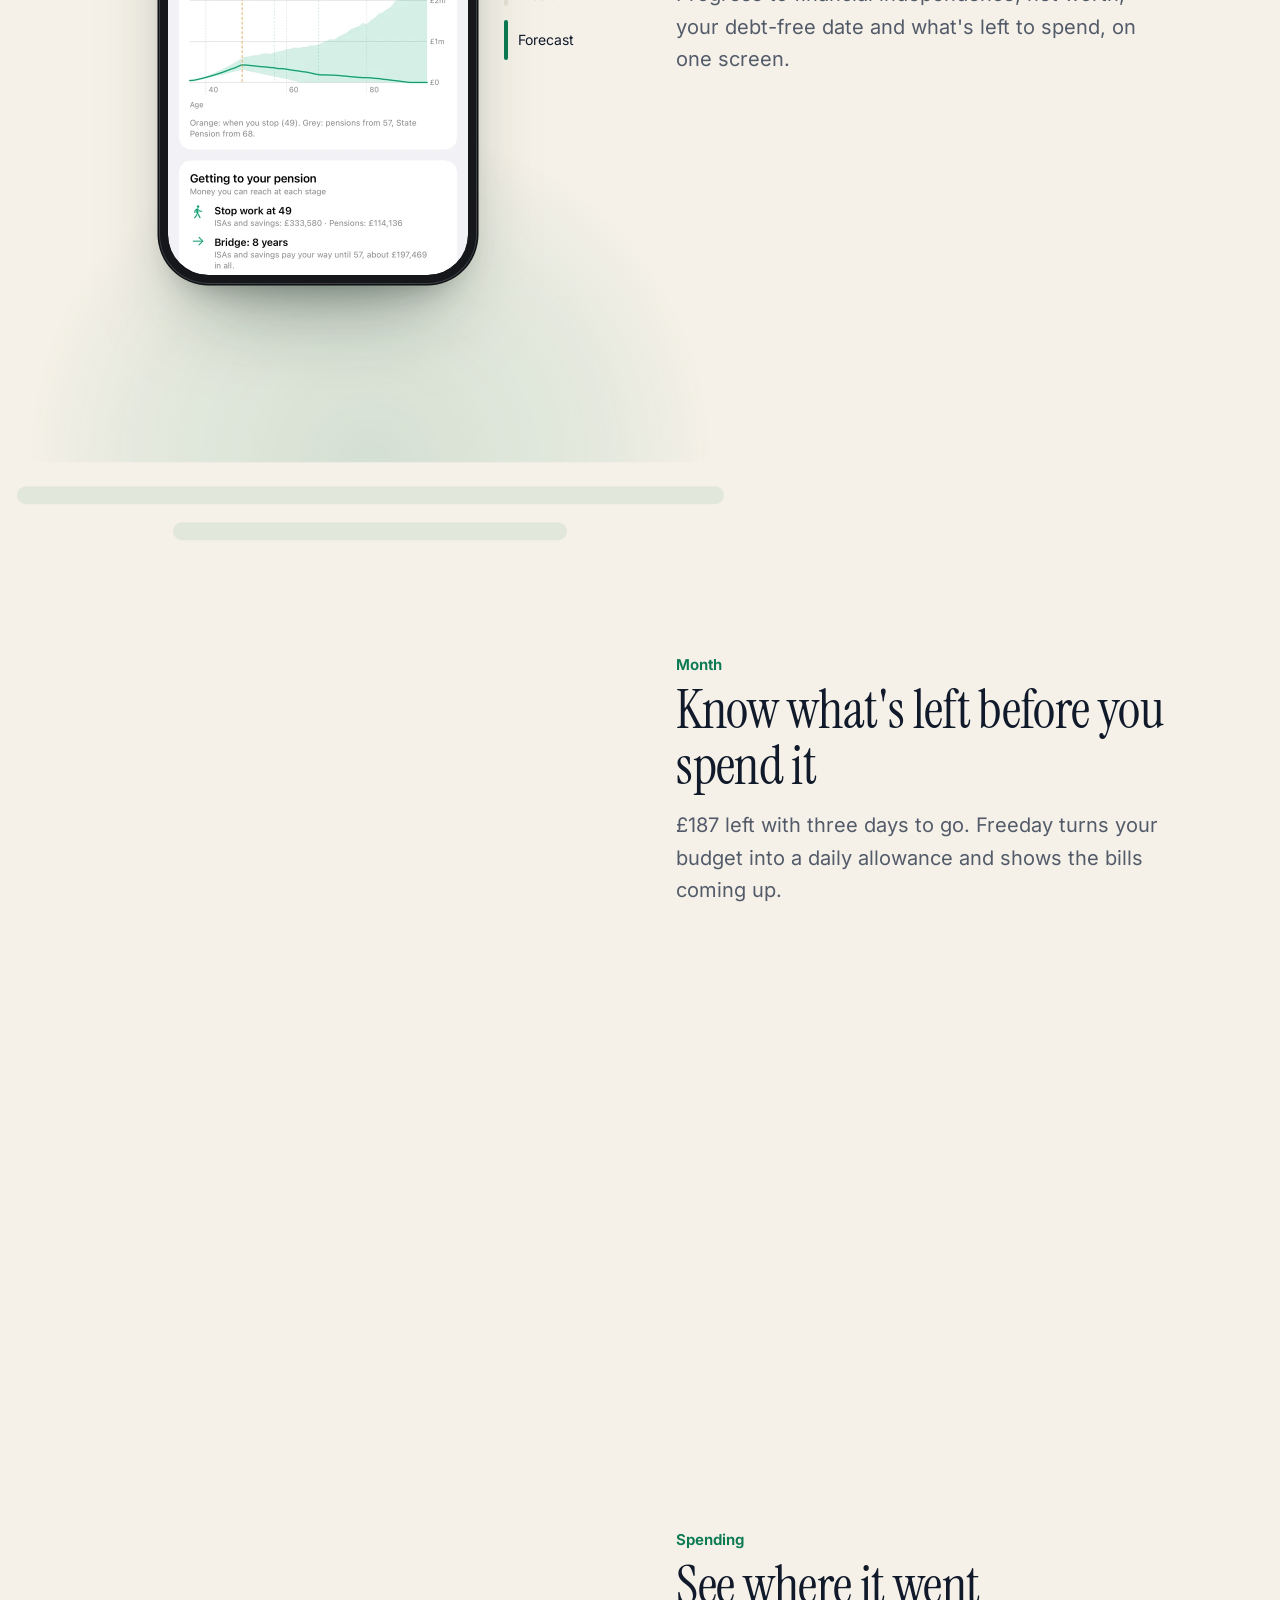
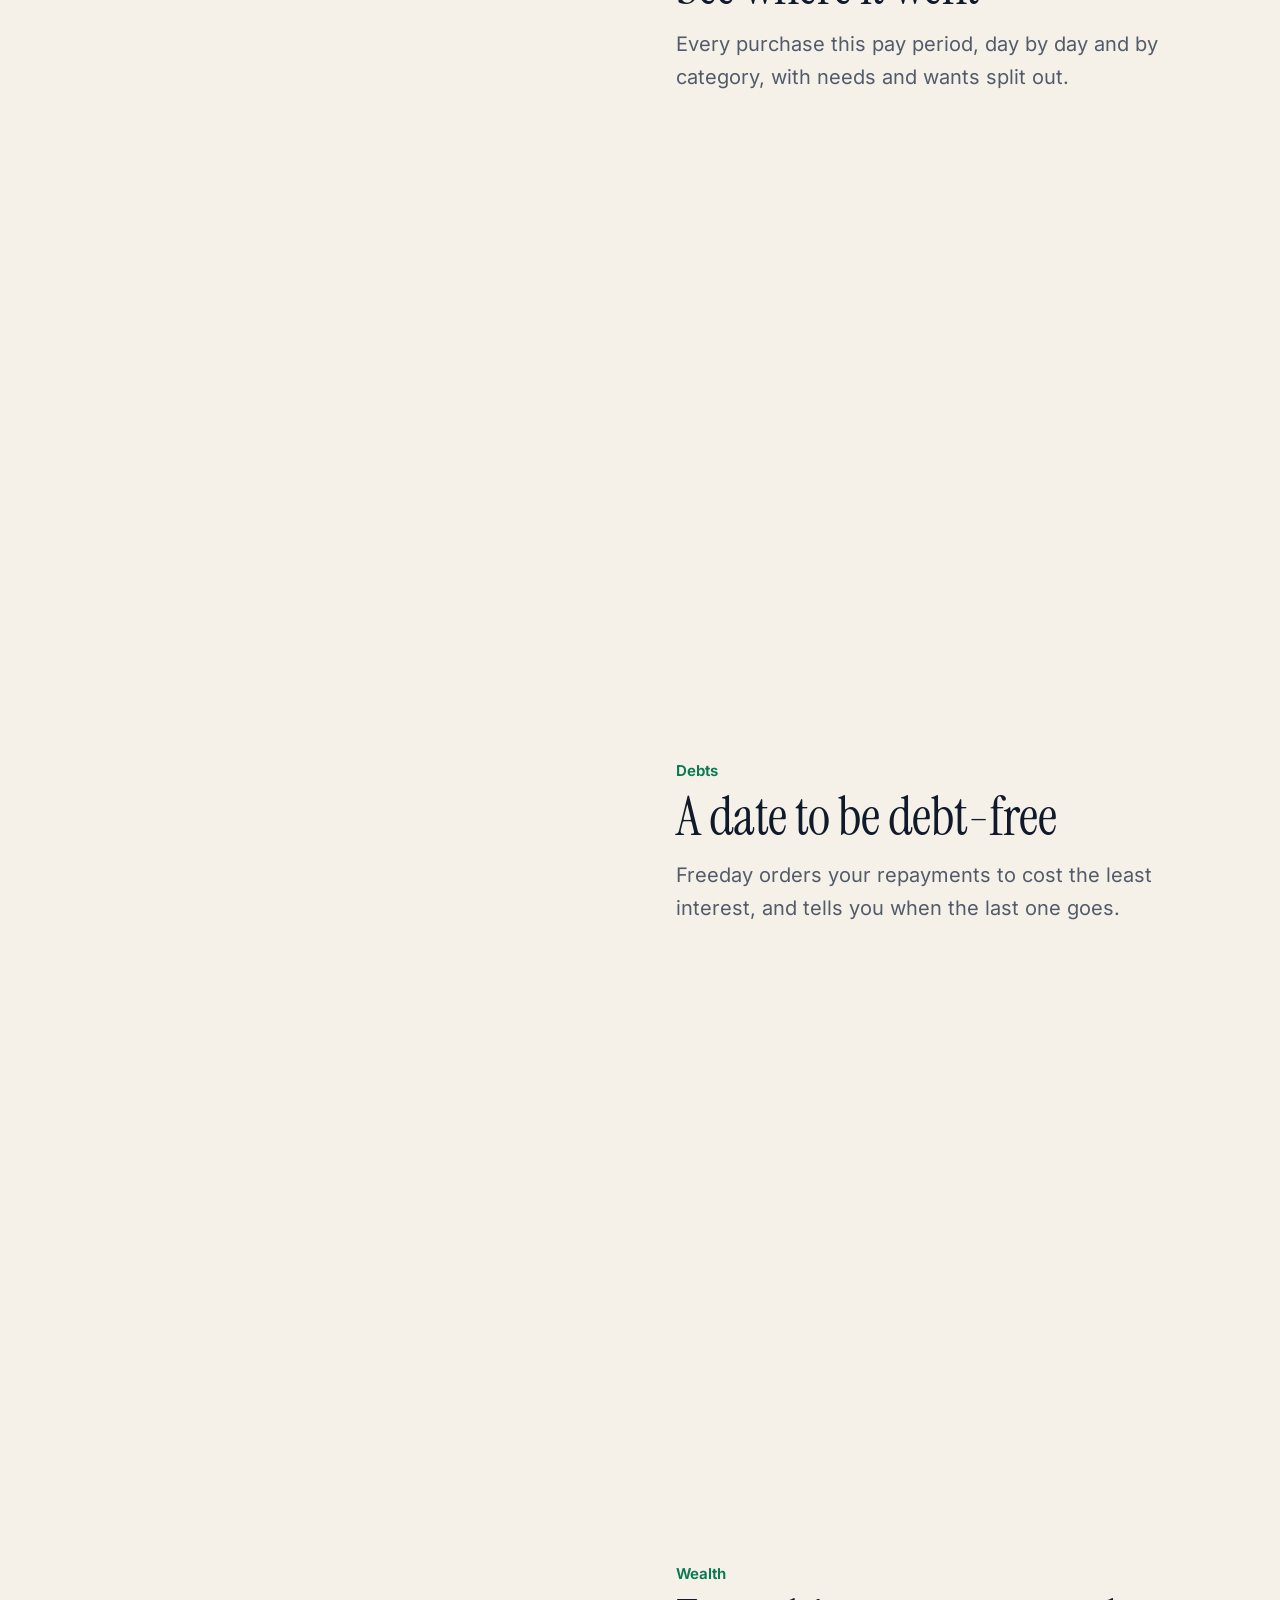
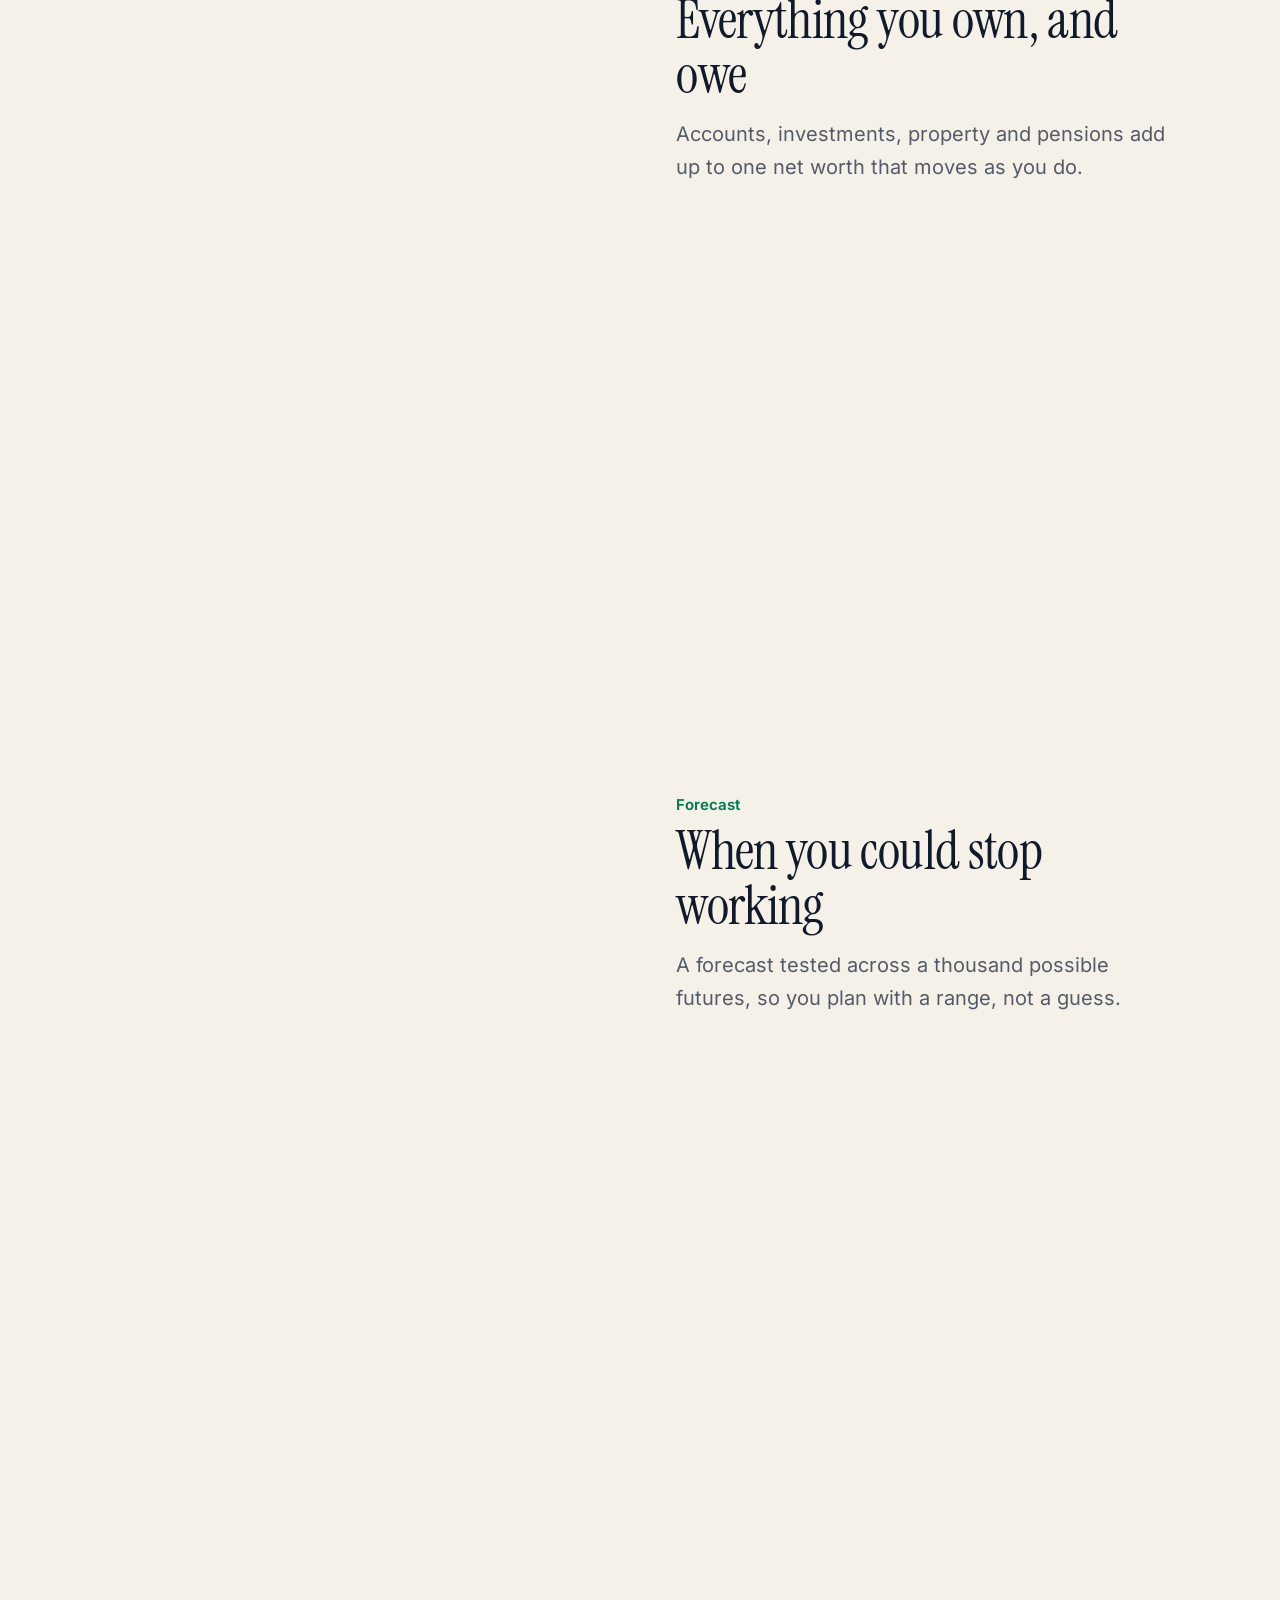
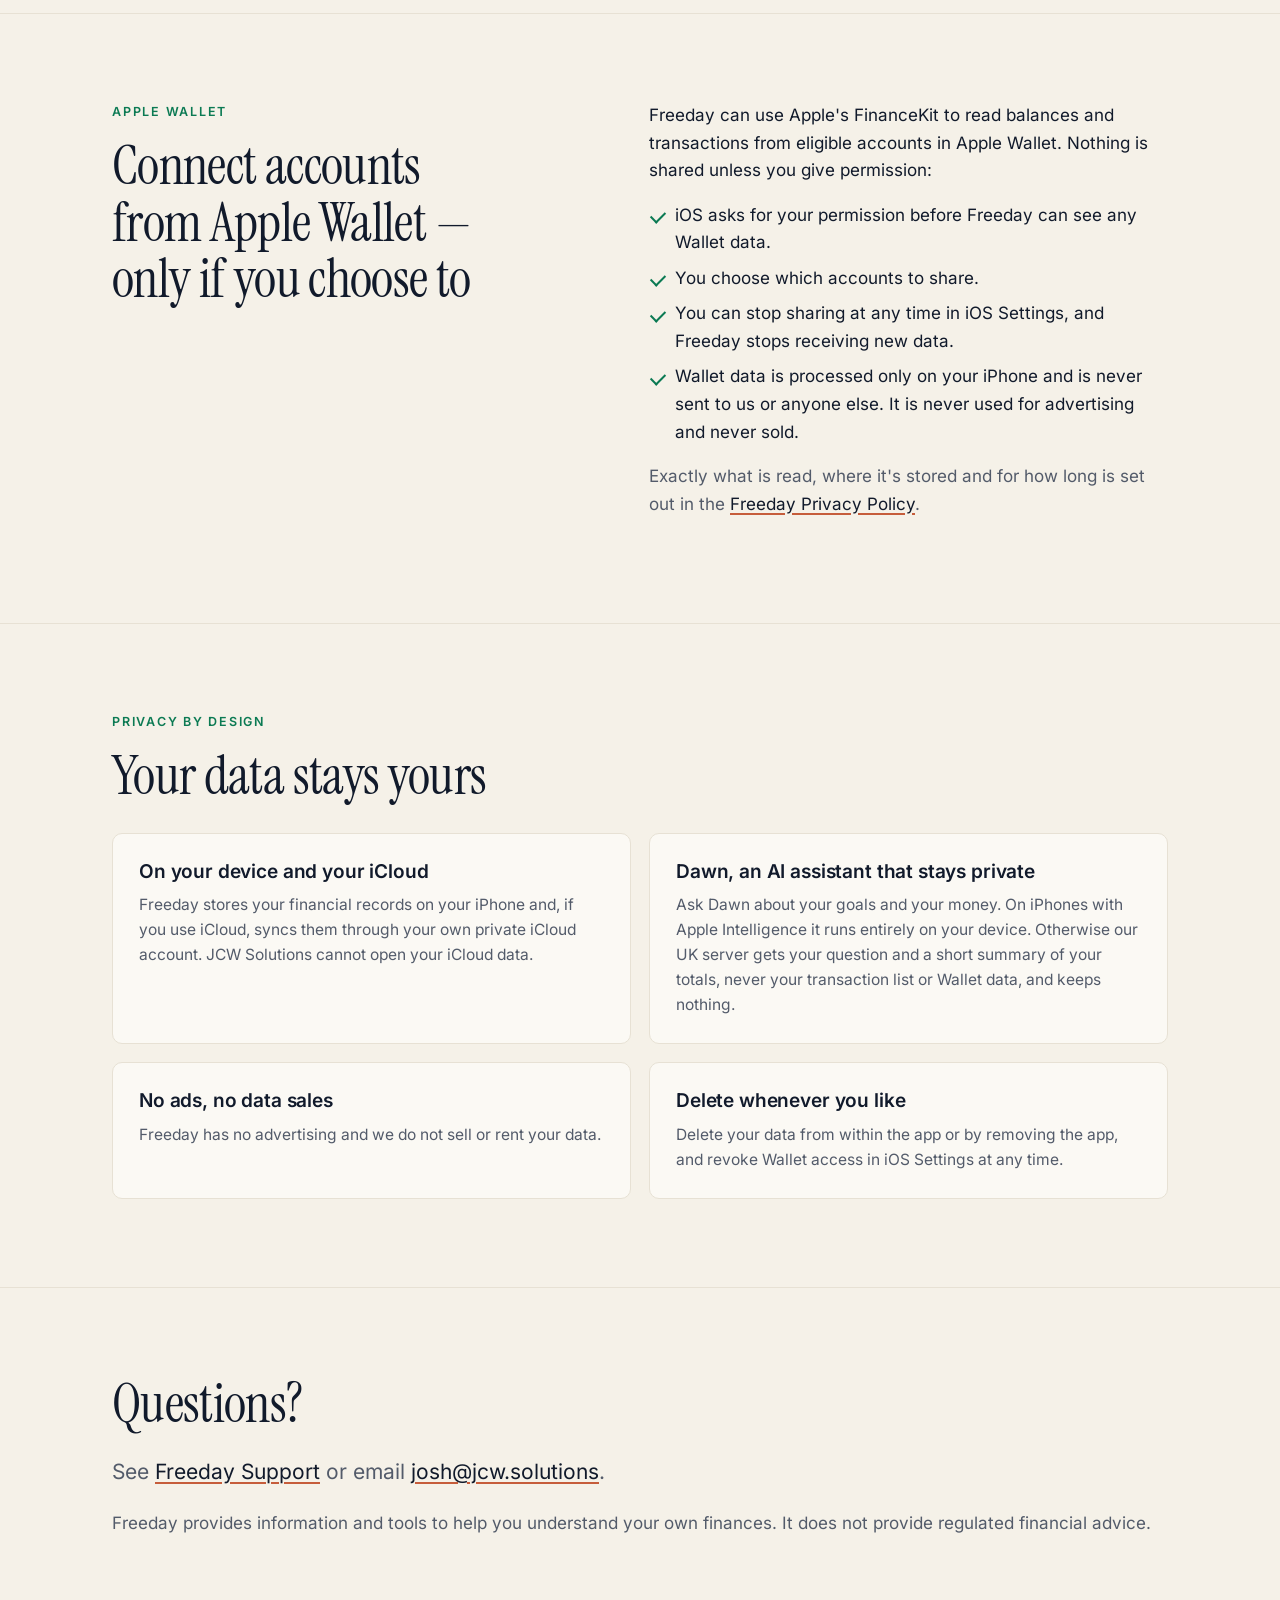
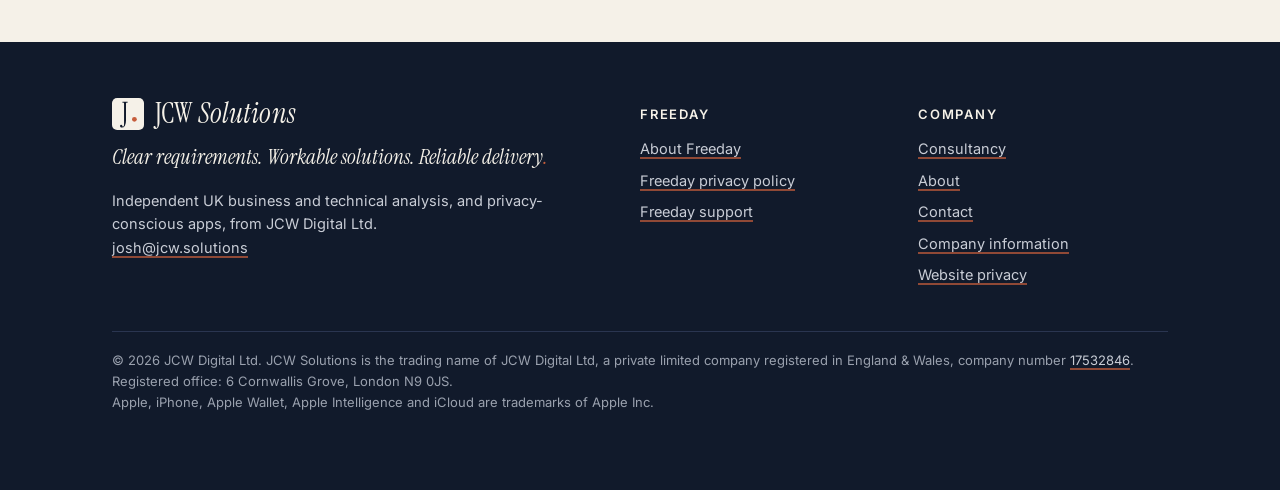
==== commit a20cf8a5: "Show JCW Digital Ltd as the organisation behind the site and apps Apple's organisation migration nee" ====
--- a/freeday/index.html
+++ b/freeday/index.html
@@ -4,12 +4,14 @@
 <meta charset="utf-8">
 <meta name="viewport" content="width=device-width, initial-scale=1">
 <title>Freeday — Private personal finance for iPhone</title>
-<meta name="description" content="Freeday is a privacy-conscious personal finance app for iPhone from JCW Solutions, built around reliable financial records that stay under your control.">
+<meta name="description" content="Freeday is a privacy-conscious personal finance app for iPhone from JCW Digital Ltd (JCW Solutions), built around reliable financial records that stay under your control.">
 <link rel="canonical" href="https://jcw.solutions/freeday/">
 <meta property="og:title" content="Freeday — Private personal finance for iPhone">
-<meta property="og:description" content="Freeday is a privacy-conscious personal finance app for iPhone from JCW Solutions, built around reliable financial records that stay under your control.">
+<meta property="og:description" content="Freeday is a privacy-conscious personal finance app for iPhone from JCW Digital Ltd (JCW Solutions), built around reliable financial records that stay under your control.">
 <meta property="og:url" content="https://jcw.solutions/freeday/">
 <meta property="og:type" content="website">
+<meta property="og:site_name" content="JCW Solutions (JCW Digital Ltd)">
+<script type="application/ld+json">{"@context": "https://schema.org", "@type": "Organization", "name": "JCW Solutions", "legalName": "JCW Digital Ltd", "url": "https://jcw.solutions", "email": "josh@jcw.solutions", "logo": "https://jcw.solutions/assets/jcw-mark.svg", "founder": {"@type": "Person", "name": "Joshua Williams"}, "address": {"@type": "PostalAddress", "streetAddress": "6 Cornwallis Grove", "addressLocality": "London", "postalCode": "N9 0JS", "addressCountry": "GB"}, "identifier": {"@type": "PropertyValue", "propertyID": "Companies House company number", "value": "17532846"}, "sameAs": ["https://find-and-update.company-information.service.gov.uk/company/17532846"]}</script>
 <meta name="color-scheme" content="light dark">
 <meta name="theme-color" content="#F5F1E8" media="(prefers-color-scheme: light)">
 <meta name="theme-color" content="#111A2B" media="(prefers-color-scheme: dark)">
@@ -30,7 +32,7 @@
   <div>
     <div class="product" style="align-items:center;grid-template-columns:96px 1fr">
       <picture><source srcset="/assets/freeday-icon-dark-180.png 1x, /assets/freeday-icon-dark-360.png 2x" media="(prefers-color-scheme: dark)"><img class="app-icon-img lg" src="/assets/freeday-icon-180.png" srcset="/assets/freeday-icon-180.png 1x, /assets/freeday-icon-360.png 2x" width="96" height="96" alt="Freeday app icon"></picture>
-      <div><p class="eyebrow" style="margin:0">Freeday for iPhone · by JCW Solutions</p></div>
+      <div><p class="eyebrow" style="margin:0">Freeday for iPhone · by JCW Digital Ltd</p></div>
     </div>
     <h1 style="margin-top:24px">Your whole financial picture, kept private.</h1>
     <p class="lede">Freeday is a personal finance app built around reliable financial records — your transactions, what you own, what you owe and what you're working towards — so you can see where you stand and plan your next step with confidence.</p>
@@ -147,7 +149,7 @@
     <div>
       <a class="brand" href="/" aria-label="JCW Solutions home"><svg class="brand-mark" viewBox="0 0 512 512" aria-hidden="true" focusable="false"><rect width="512" height="512" rx="81.92" class="tile"/><path d="M159.76448 473.5488Q146.11455999999998 473.5488 137.52832 466.28352Q128.94208 459.01824 128.94208 447.1296Q128.94208 438.3232 134.00576 432.59904Q139.06944 426.87488 146.99519999999998 426.87488Q154.48064 426.87488 157.56288 431.27808000000005Q160.64512 435.68128 162.62655999999998 441.40544Q164.608 447.1296 167.24992 451.53279999999995Q169.89184 455.936 175.61599999999999 455.936Q183.98208 455.936 188.38528 446.24896Q192.78848 436.56192 192.78848 418.94912V90.91072000000003Q192.78848 81.66399999999999 189.9264 78.58176Q187.06432 75.49952000000002 177.8176 73.73824000000002L167.69024 71.97696000000002Q161.96608 70.656 161.96608 66.69312000000002Q161.96608 61.84960000000001 168.57088 61.84960000000001H248.2688Q254.8736 61.84960000000001 254.8736 66.69312000000002Q254.8736 70.656 249.14944 71.97696000000002L239.02208 73.73824000000002Q229.77535999999998 75.49952000000002 226.91328 78.58176Q224.0512 81.66399999999999 224.0512 90.91072000000003V359.50592Q224.0512 412.34432 206.87872 442.94656Q189.70623999999998 473.5488 159.76448 473.5488Z" class="j"/><circle cx="358.40" cy="340.48" r="38.40" class="stop"/></svg><span>JCW <em>Solutions</em></span></a>
       <p class="tagline">Clear requirements. Workable solutions. Reliable delivery<span class="dot">.</span></p>
-      <p>Independent UK business and technical analysis, and privacy-conscious apps.<br><a href="mailto:josh@jcw.solutions">josh@jcw.solutions</a></p>
+      <p>Independent UK business and technical analysis, and privacy-conscious apps, from JCW Digital Ltd.<br><a href="mailto:josh@jcw.solutions">josh@jcw.solutions</a></p>
     </div>
     <div><h4>Freeday</h4><ul>
       <li><a href="/freeday/">About Freeday</a></li>
@@ -158,10 +160,11 @@
       <li><a href="/#services">Consultancy</a></li>
       <li><a href="/#about">About</a></li>
       <li><a href="/#contact">Contact</a></li>
+      <li><a href="/#company">Company information</a></li>
       <li><a href="/privacy/">Website privacy</a></li>
     </ul></div>
   </div>
-  <p class="legal">&copy; 2026 JCW Solutions is a trading name of JCW Digital Ltd, registered in England &amp; Wales, company no. 17532846. Registered office: 6 Cornwallis Grove, London N9 0JS.<br>Apple, iPhone, Apple Wallet, Apple Intelligence and iCloud are trademarks of Apple Inc.</p>
+  <p class="legal">&copy; 2026 JCW Digital Ltd. JCW Solutions is the trading name of JCW Digital Ltd, a private limited company registered in England &amp; Wales, company number <a href="https://find-and-update.company-information.service.gov.uk/company/17532846">17532846</a>. Registered office: 6 Cornwallis Grove, London N9 0JS.<br>Apple, iPhone, Apple Wallet, Apple Intelligence and iCloud are trademarks of Apple Inc.</p>
 </div></footer>
 </body>
 </html>
--- a/assets/site.css
+++ b/assets/site.css
@@ -286,3 +286,10 @@
   html.js .tour-screen, html.js .tour-screen.is-before { transform: none; }
   .tour-sun { transform: translate(-50%, 12%); opacity: .8; }
 }
+
+/* Company information (home page) */
+.company { margin: 28px 0 0; border-top: 1px solid var(--line); max-width: 760px; }
+.company > div { display: grid; grid-template-columns: minmax(130px, 200px) 1fr; gap: 16px; padding: 12px 0; border-bottom: 1px solid var(--line); }
+.company dt { color: var(--stone, #6B7280); font-size: 15px; }
+.company dd { margin: 0; font-size: 16px; }
+@media (max-width: 560px) { .company > div { grid-template-columns: 1fr; gap: 2px; } }
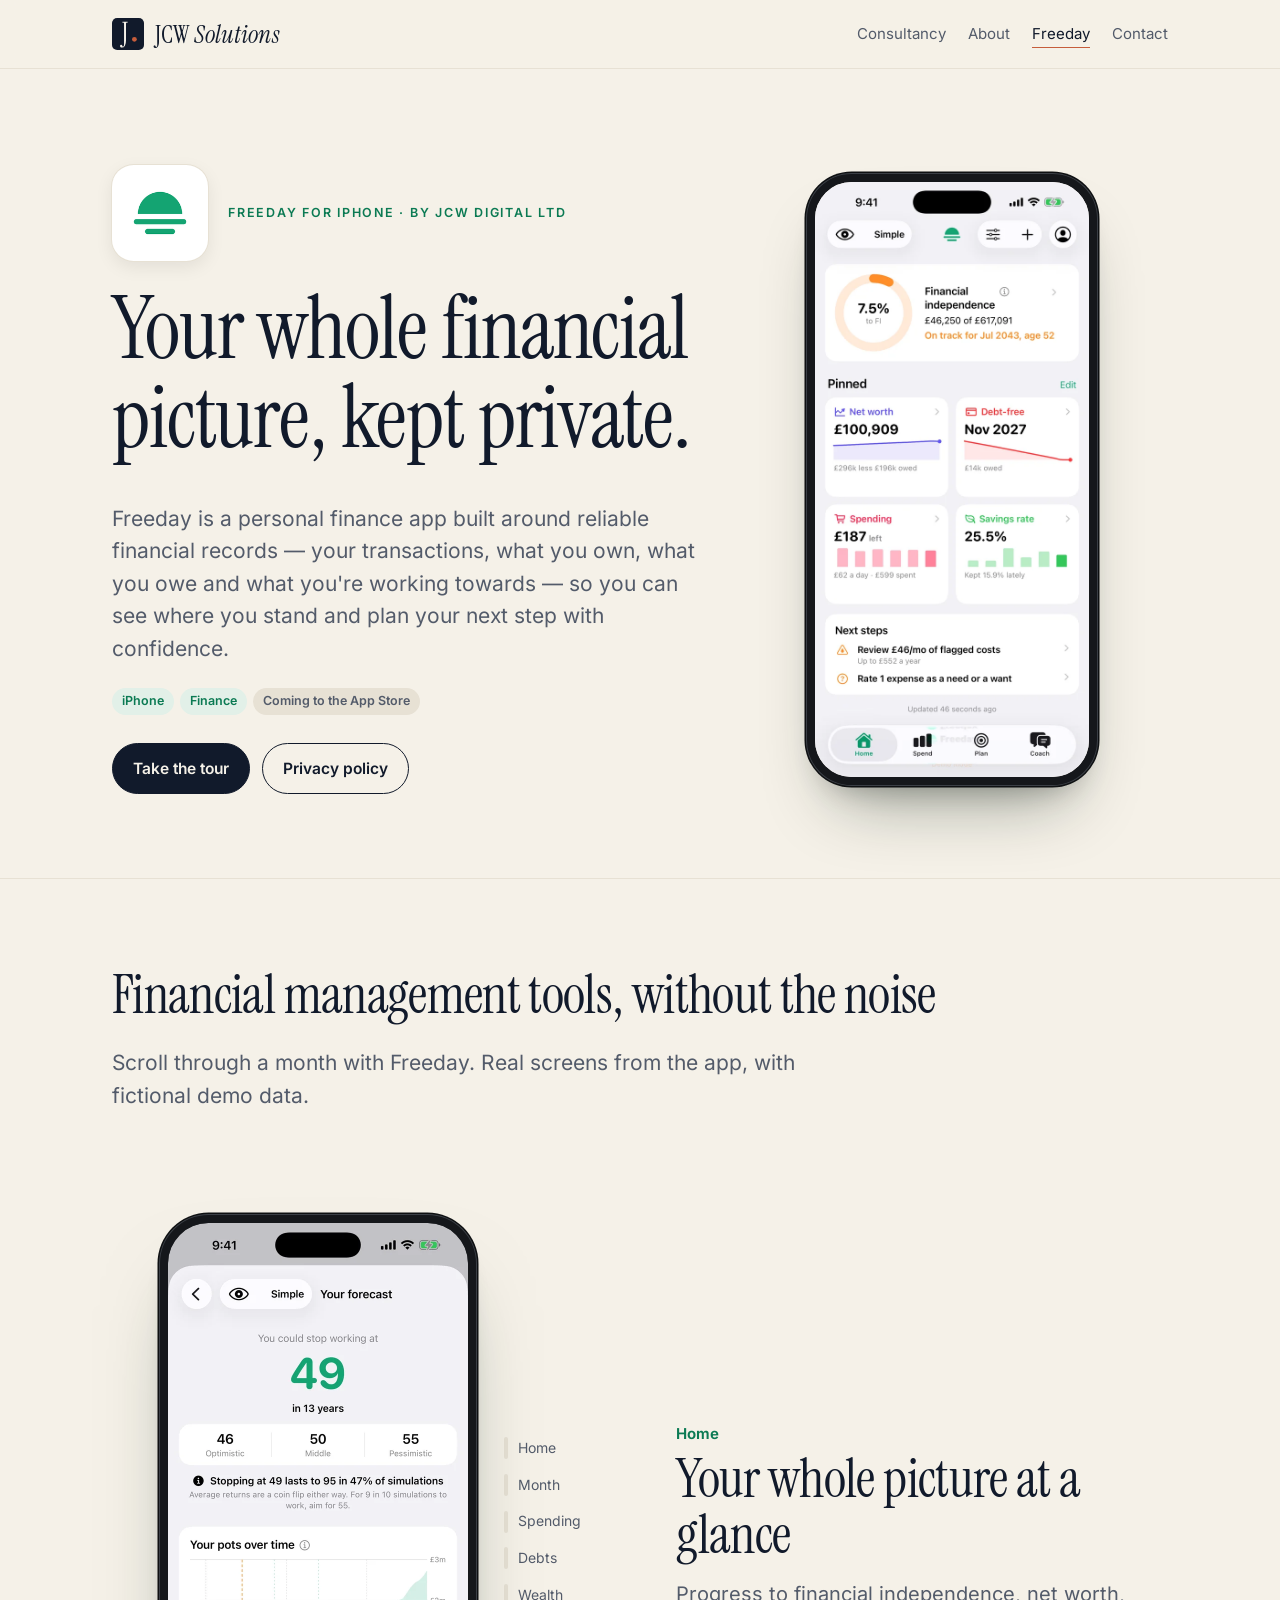
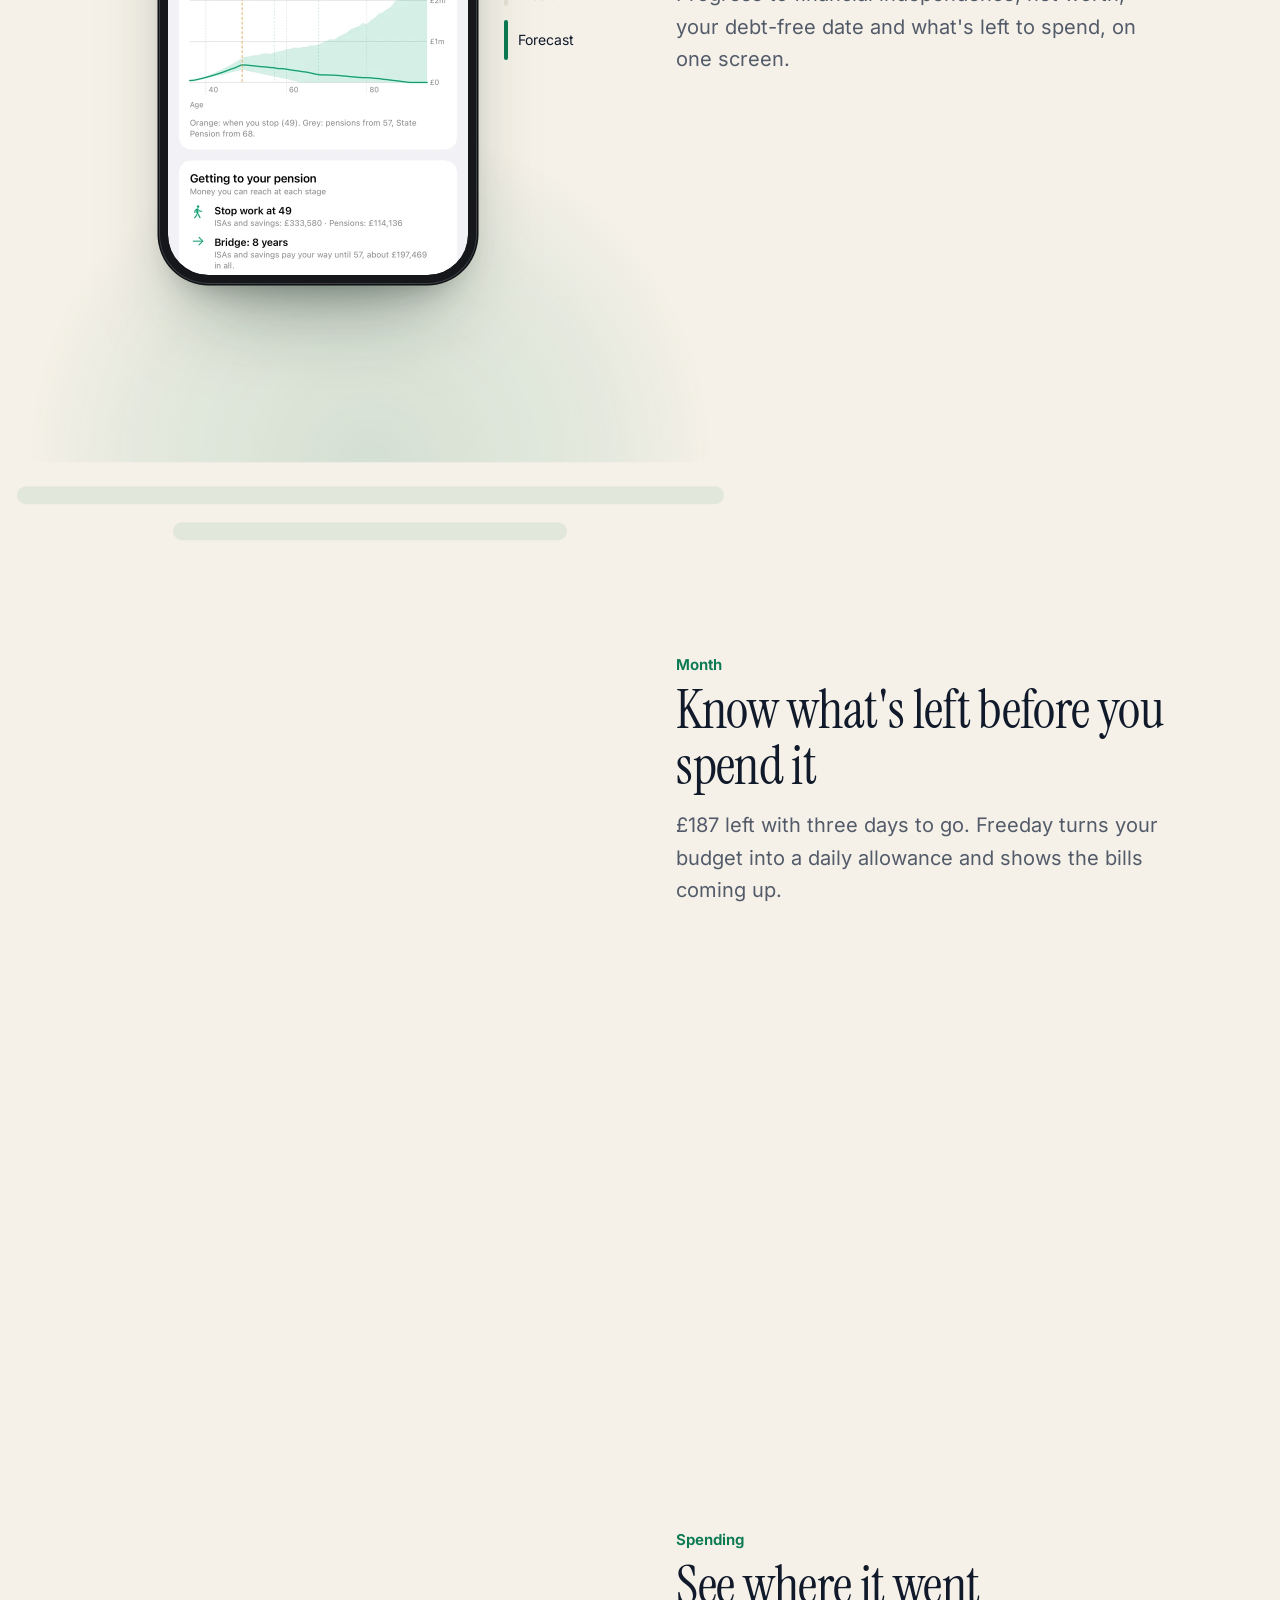
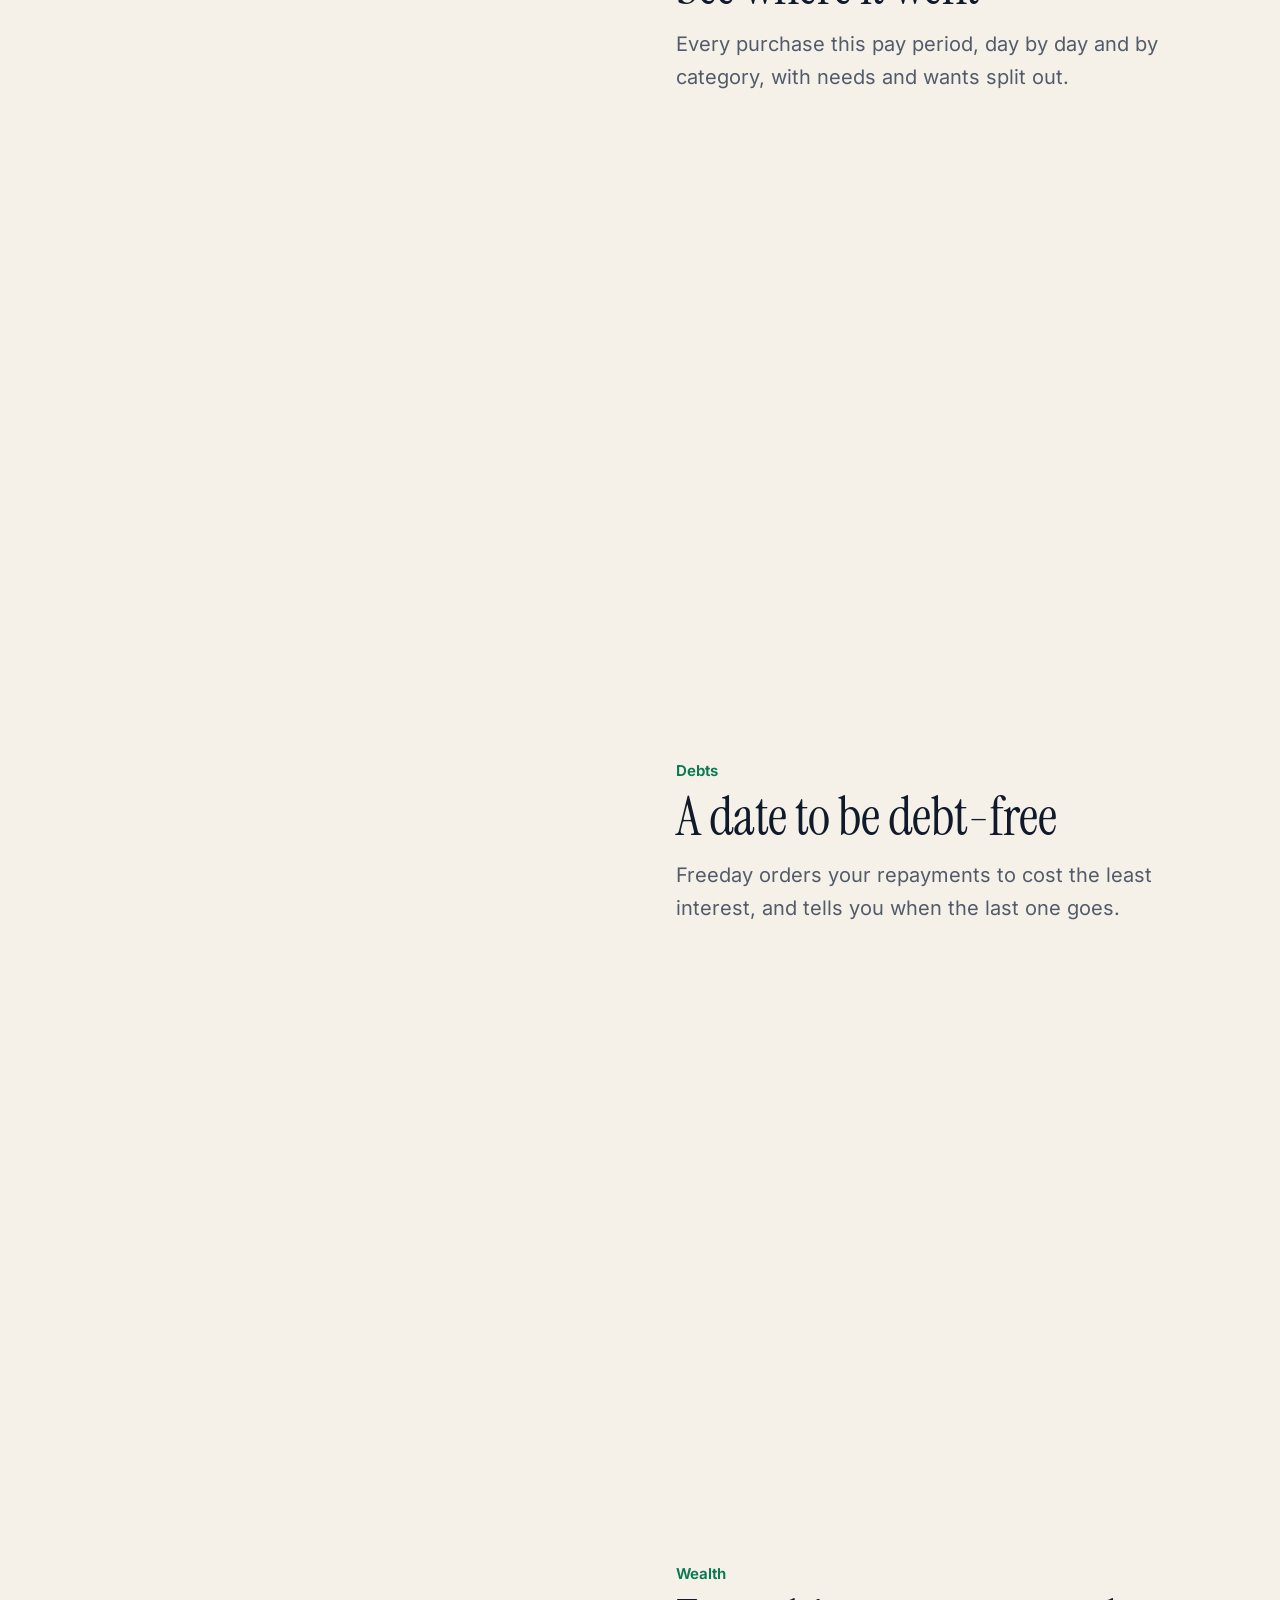
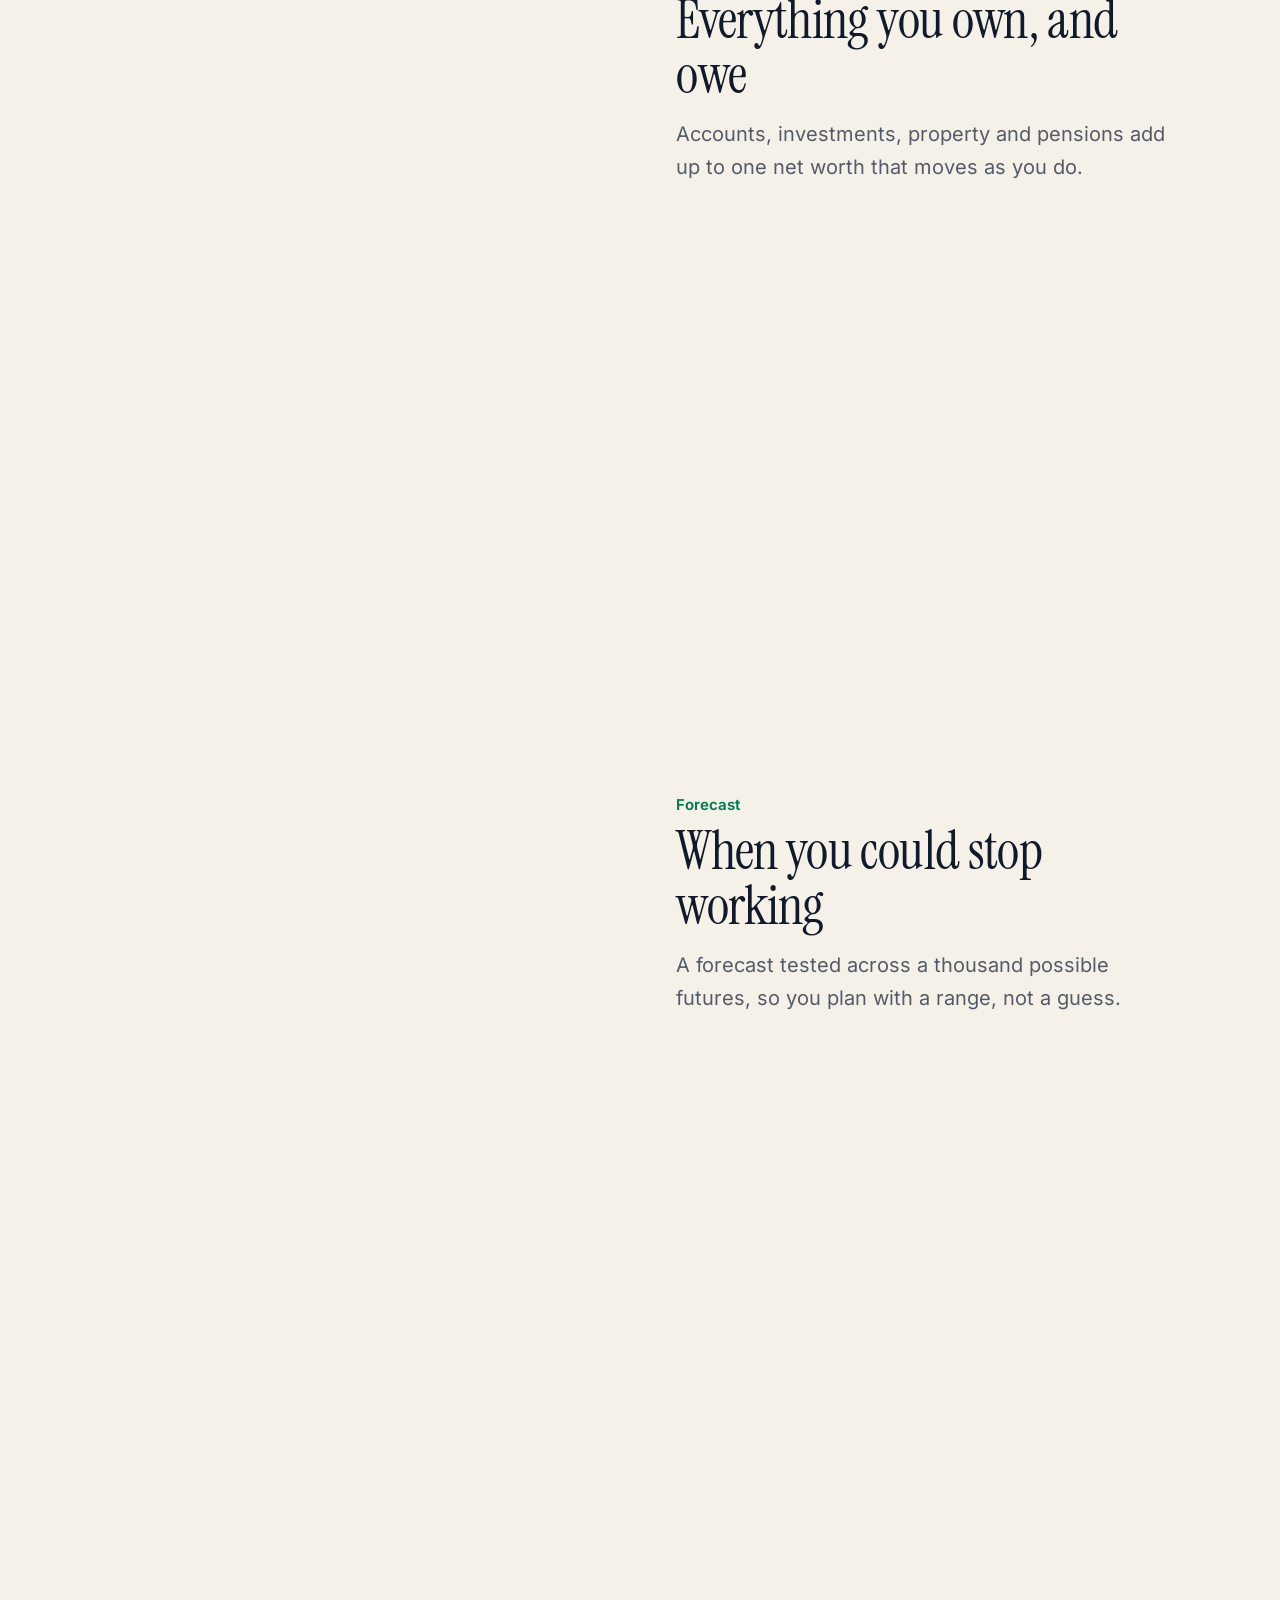
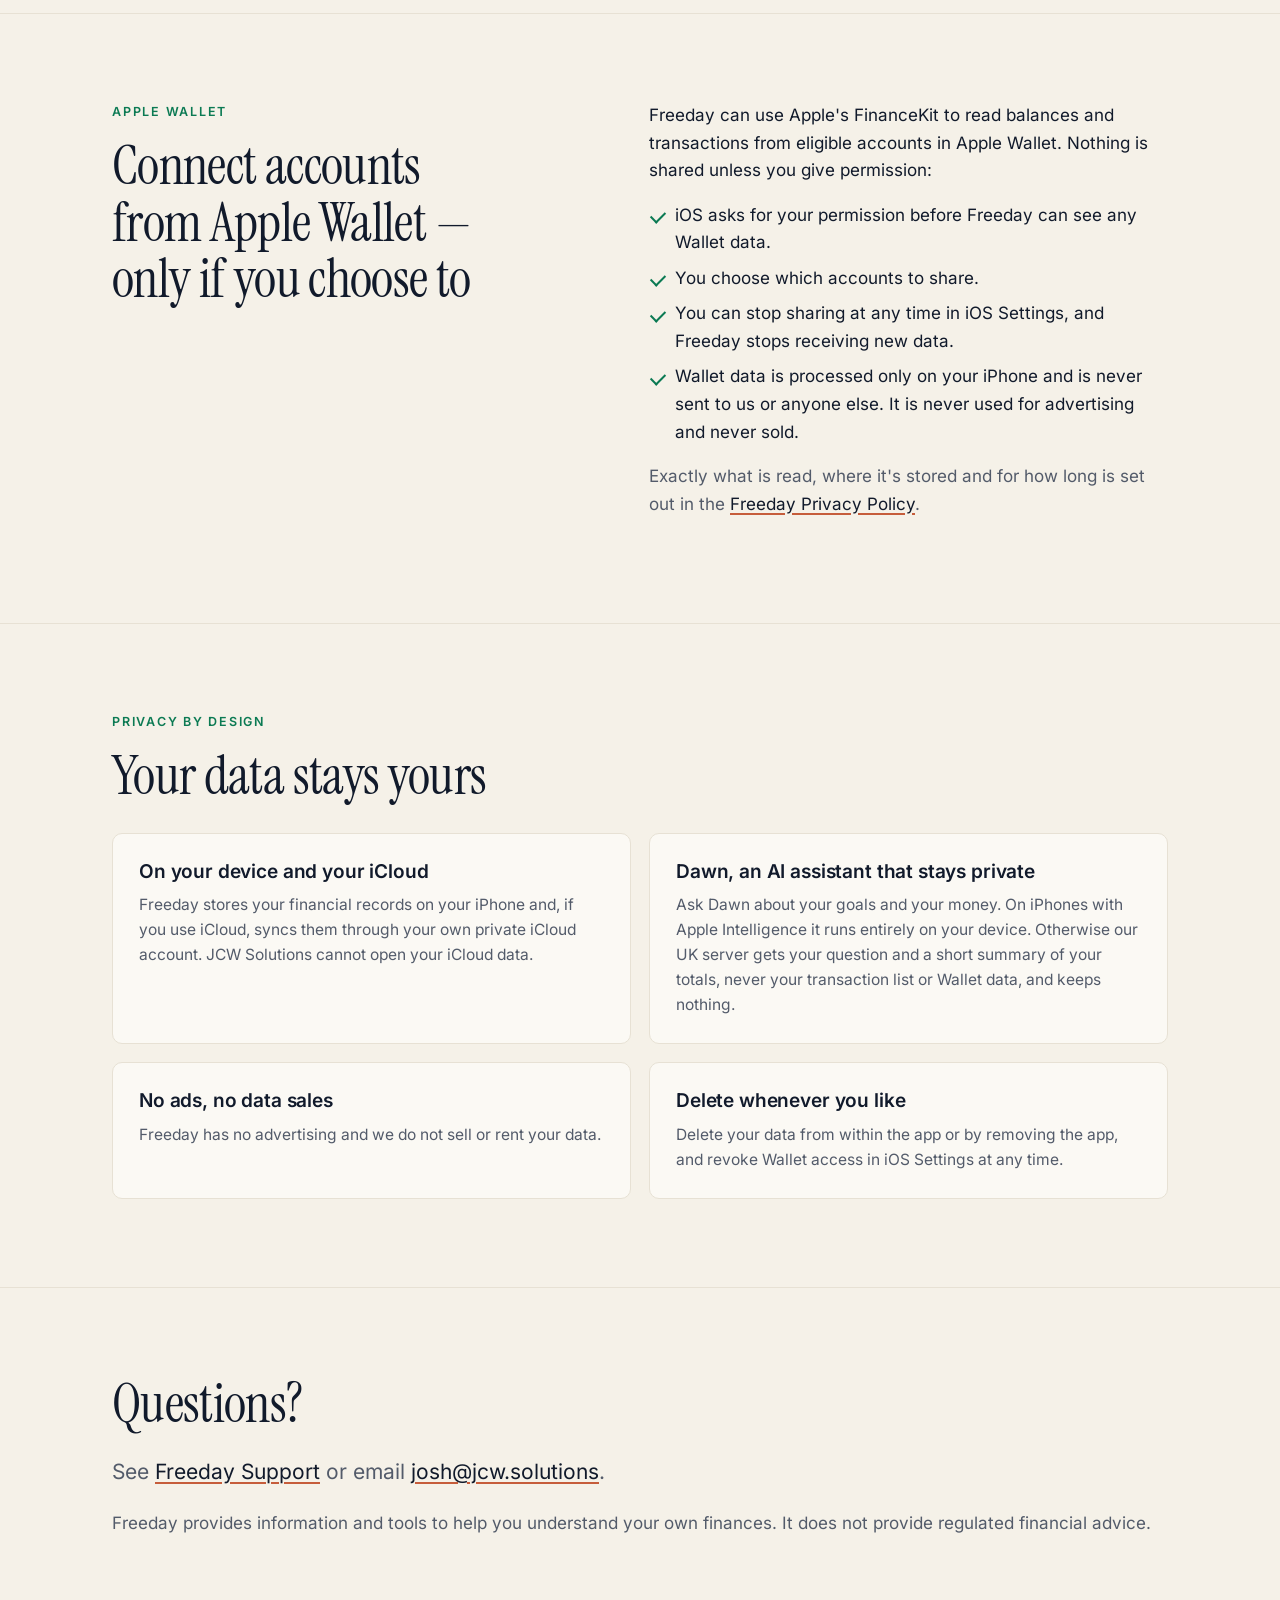
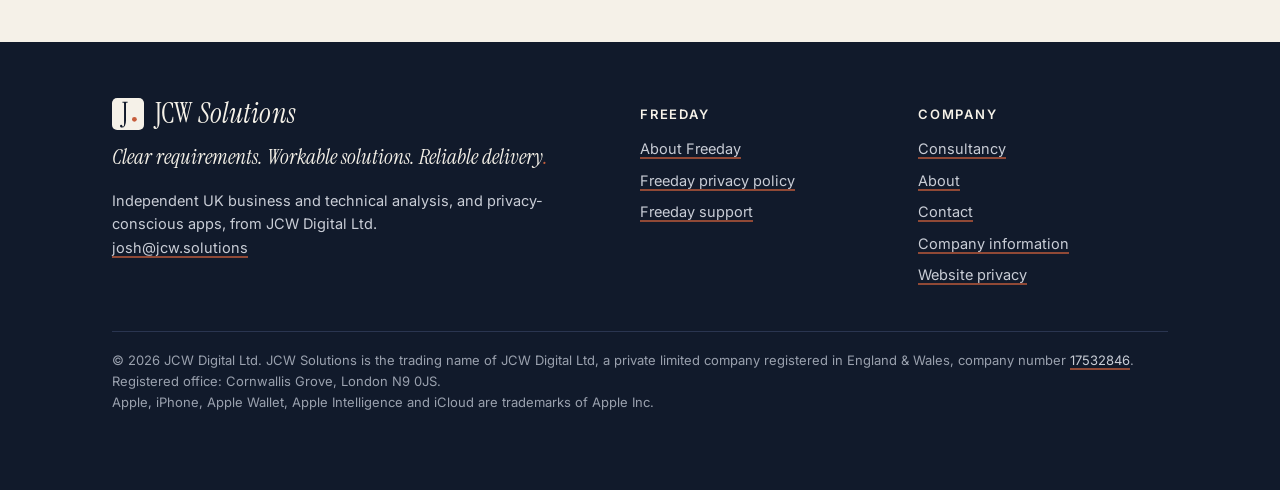
==== commit 9605174c: "Show the registered office without the house number Co-Authored-By: Claude Opus 5.5 <noreply@anthrop" ====
--- a/freeday/index.html
+++ b/freeday/index.html
@@ -11,7 +11,7 @@
 <meta property="og:url" content="https://jcw.solutions/freeday/">
 <meta property="og:type" content="website">
 <meta property="og:site_name" content="JCW Solutions (JCW Digital Ltd)">
-<script type="application/ld+json">{"@context": "https://schema.org", "@type": "Organization", "name": "JCW Solutions", "legalName": "JCW Digital Ltd", "url": "https://jcw.solutions", "email": "josh@jcw.solutions", "logo": "https://jcw.solutions/assets/jcw-mark.svg", "founder": {"@type": "Person", "name": "Joshua Williams"}, "address": {"@type": "PostalAddress", "streetAddress": "6 Cornwallis Grove", "addressLocality": "London", "postalCode": "N9 0JS", "addressCountry": "GB"}, "identifier": {"@type": "PropertyValue", "propertyID": "Companies House company number", "value": "17532846"}, "sameAs": ["https://find-and-update.company-information.service.gov.uk/company/17532846"]}</script>
+<script type="application/ld+json">{"@context": "https://schema.org", "@type": "Organization", "name": "JCW Solutions", "legalName": "JCW Digital Ltd", "url": "https://jcw.solutions", "email": "josh@jcw.solutions", "logo": "https://jcw.solutions/assets/jcw-mark.svg", "founder": {"@type": "Person", "name": "Joshua Williams"}, "address": {"@type": "PostalAddress", "streetAddress": "Cornwallis Grove", "addressLocality": "London", "postalCode": "N9 0JS", "addressCountry": "GB"}, "identifier": {"@type": "PropertyValue", "propertyID": "Companies House company number", "value": "17532846"}, "sameAs": ["https://find-and-update.company-information.service.gov.uk/company/17532846"]}</script>
 <meta name="color-scheme" content="light dark">
 <meta name="theme-color" content="#F5F1E8" media="(prefers-color-scheme: light)">
 <meta name="theme-color" content="#111A2B" media="(prefers-color-scheme: dark)">
@@ -164,7 +164,7 @@
       <li><a href="/privacy/">Website privacy</a></li>
     </ul></div>
   </div>
-  <p class="legal">&copy; 2026 JCW Digital Ltd. JCW Solutions is the trading name of JCW Digital Ltd, a private limited company registered in England &amp; Wales, company number <a href="https://find-and-update.company-information.service.gov.uk/company/17532846">17532846</a>. Registered office: 6 Cornwallis Grove, London N9 0JS.<br>Apple, iPhone, Apple Wallet, Apple Intelligence and iCloud are trademarks of Apple Inc.</p>
+  <p class="legal">&copy; 2026 JCW Digital Ltd. JCW Solutions is the trading name of JCW Digital Ltd, a private limited company registered in England &amp; Wales, company number <a href="https://find-and-update.company-information.service.gov.uk/company/17532846">17532846</a>. Registered office: Cornwallis Grove, London N9 0JS.<br>Apple, iPhone, Apple Wallet, Apple Intelligence and iCloud are trademarks of Apple Inc.</p>
 </div></footer>
 </body>
 </html>
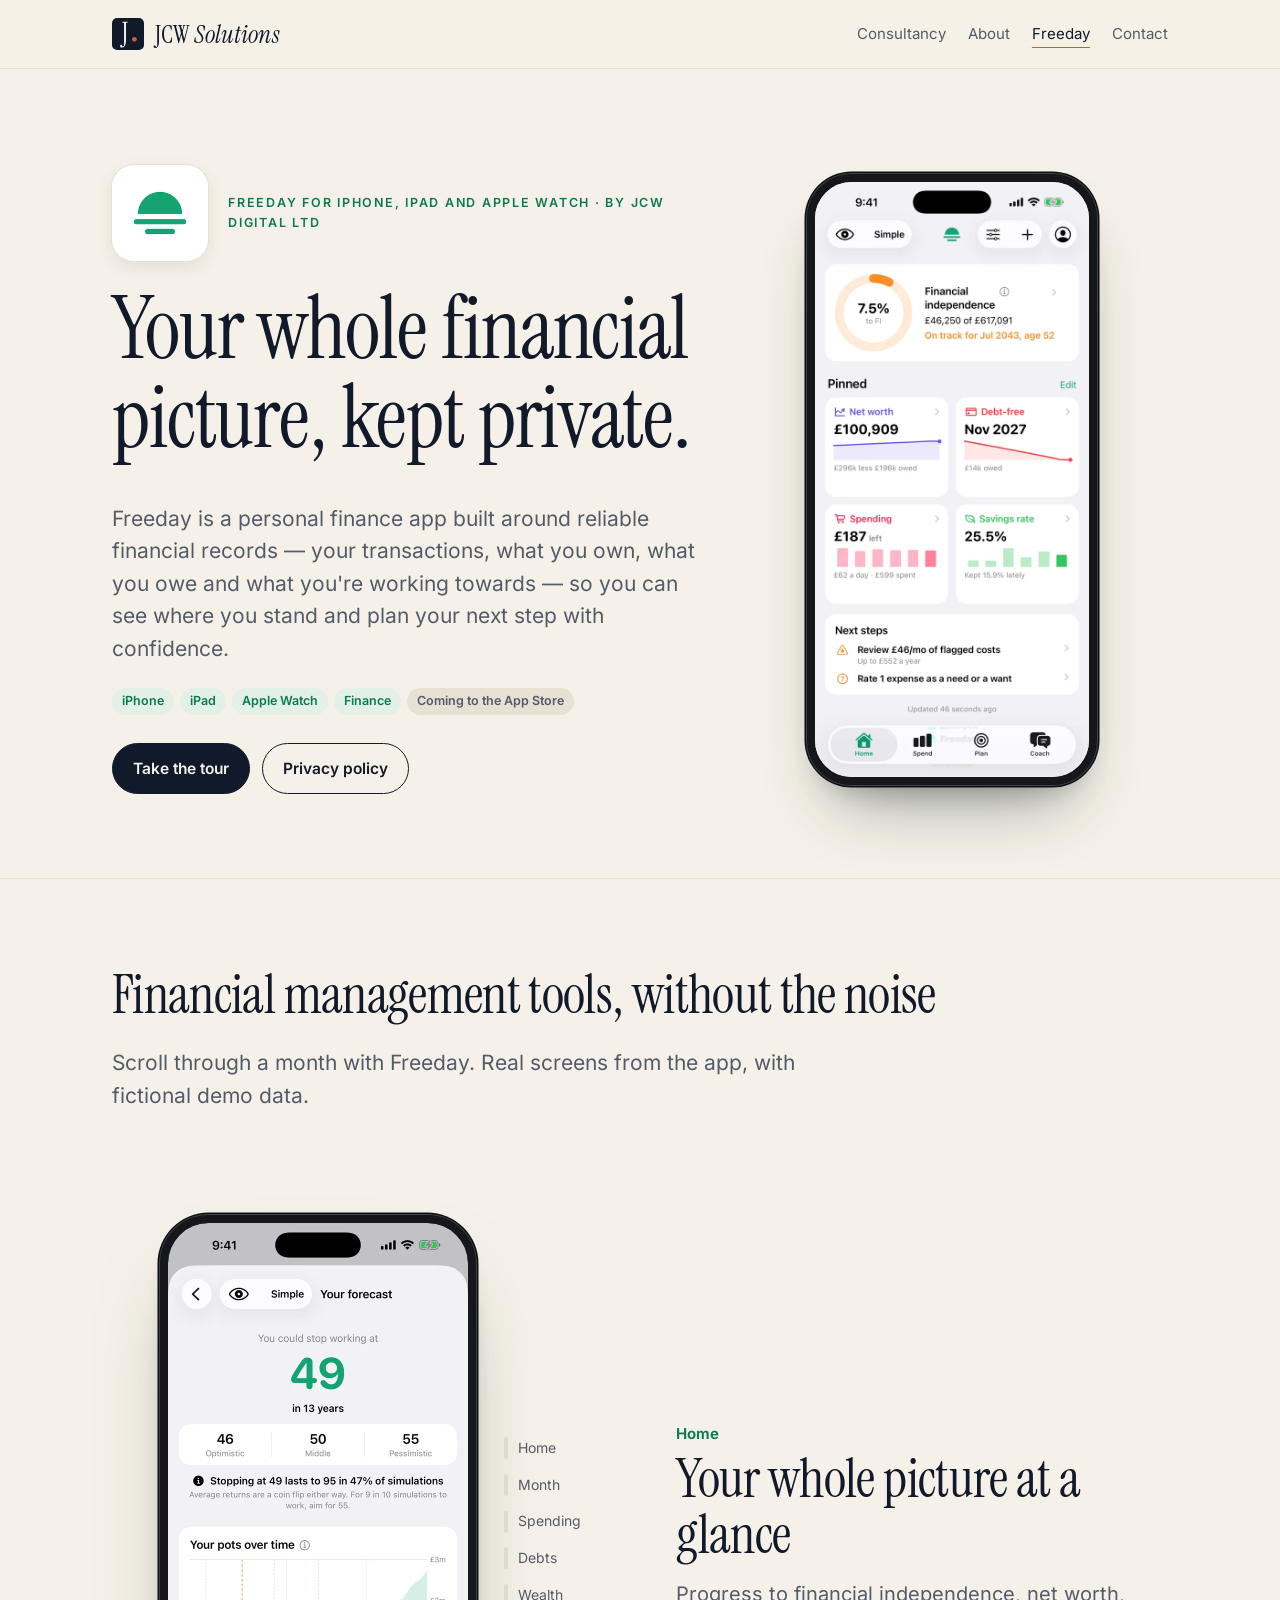
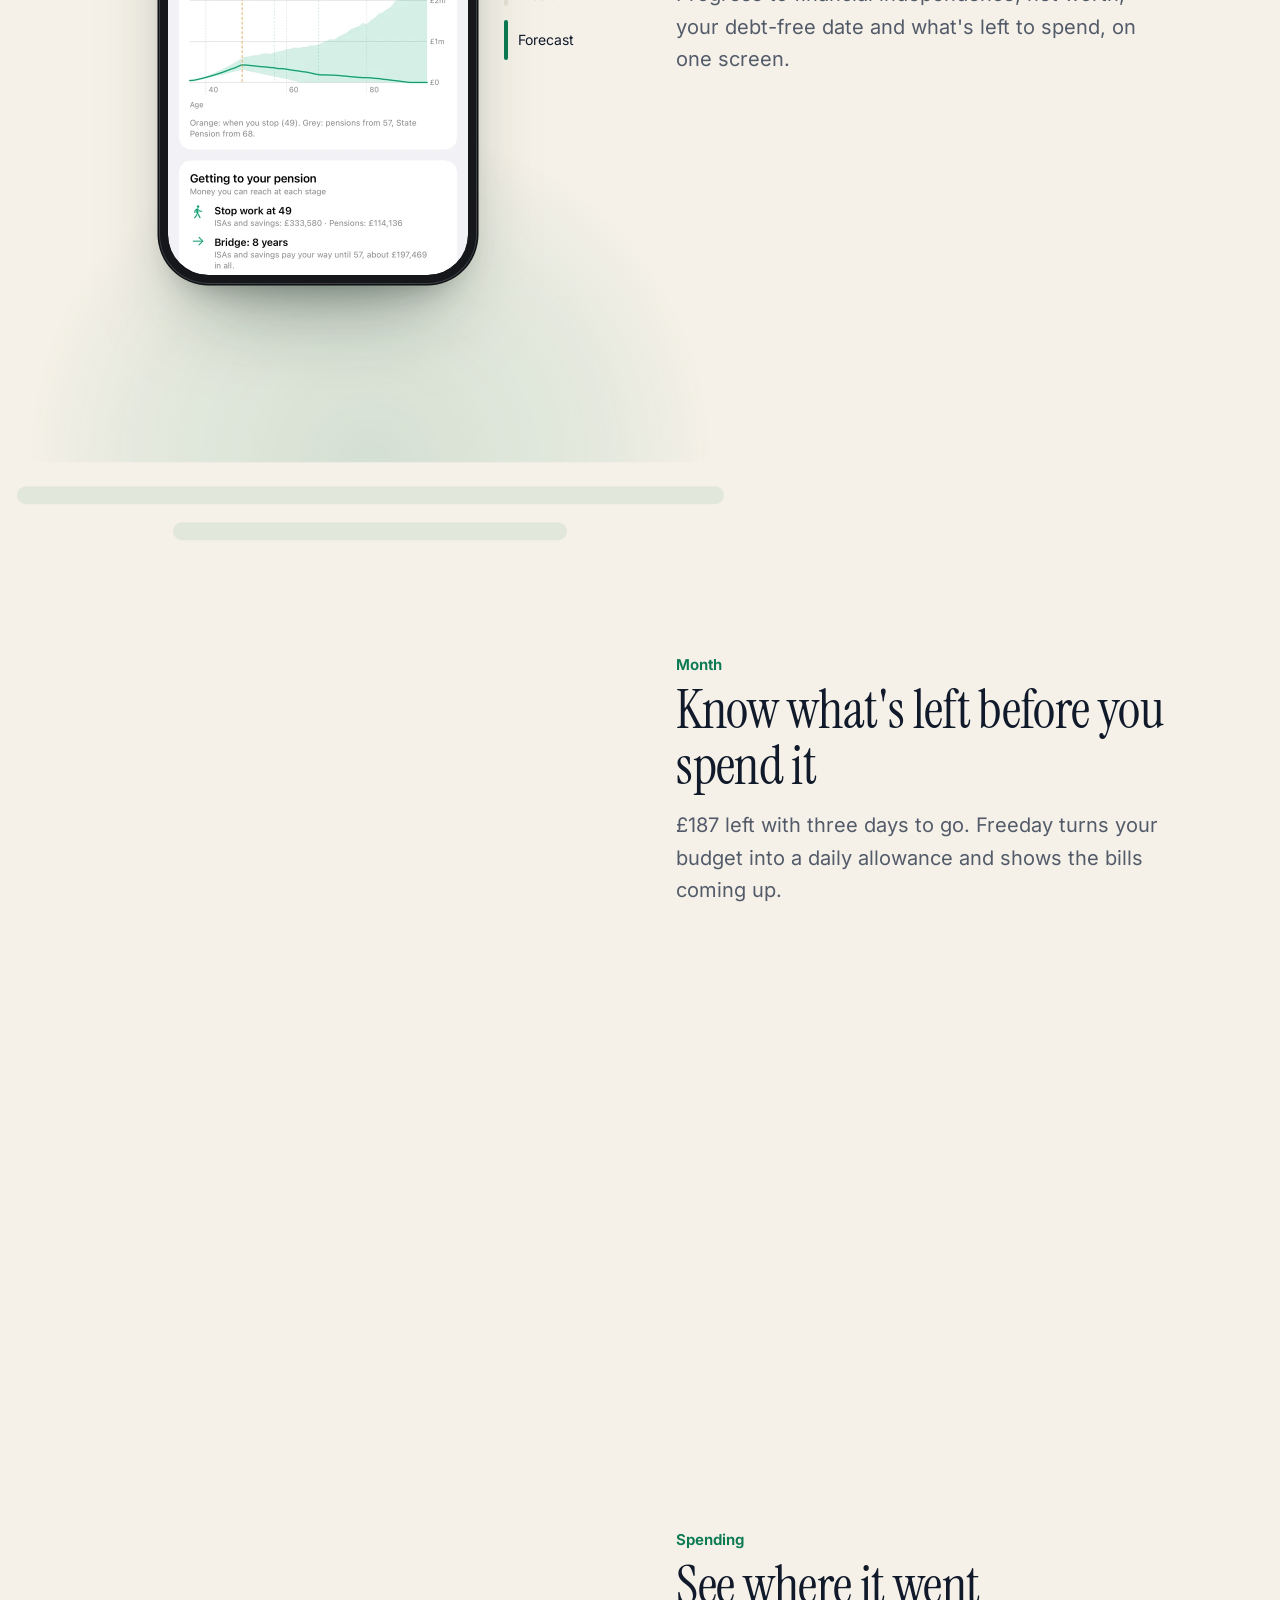
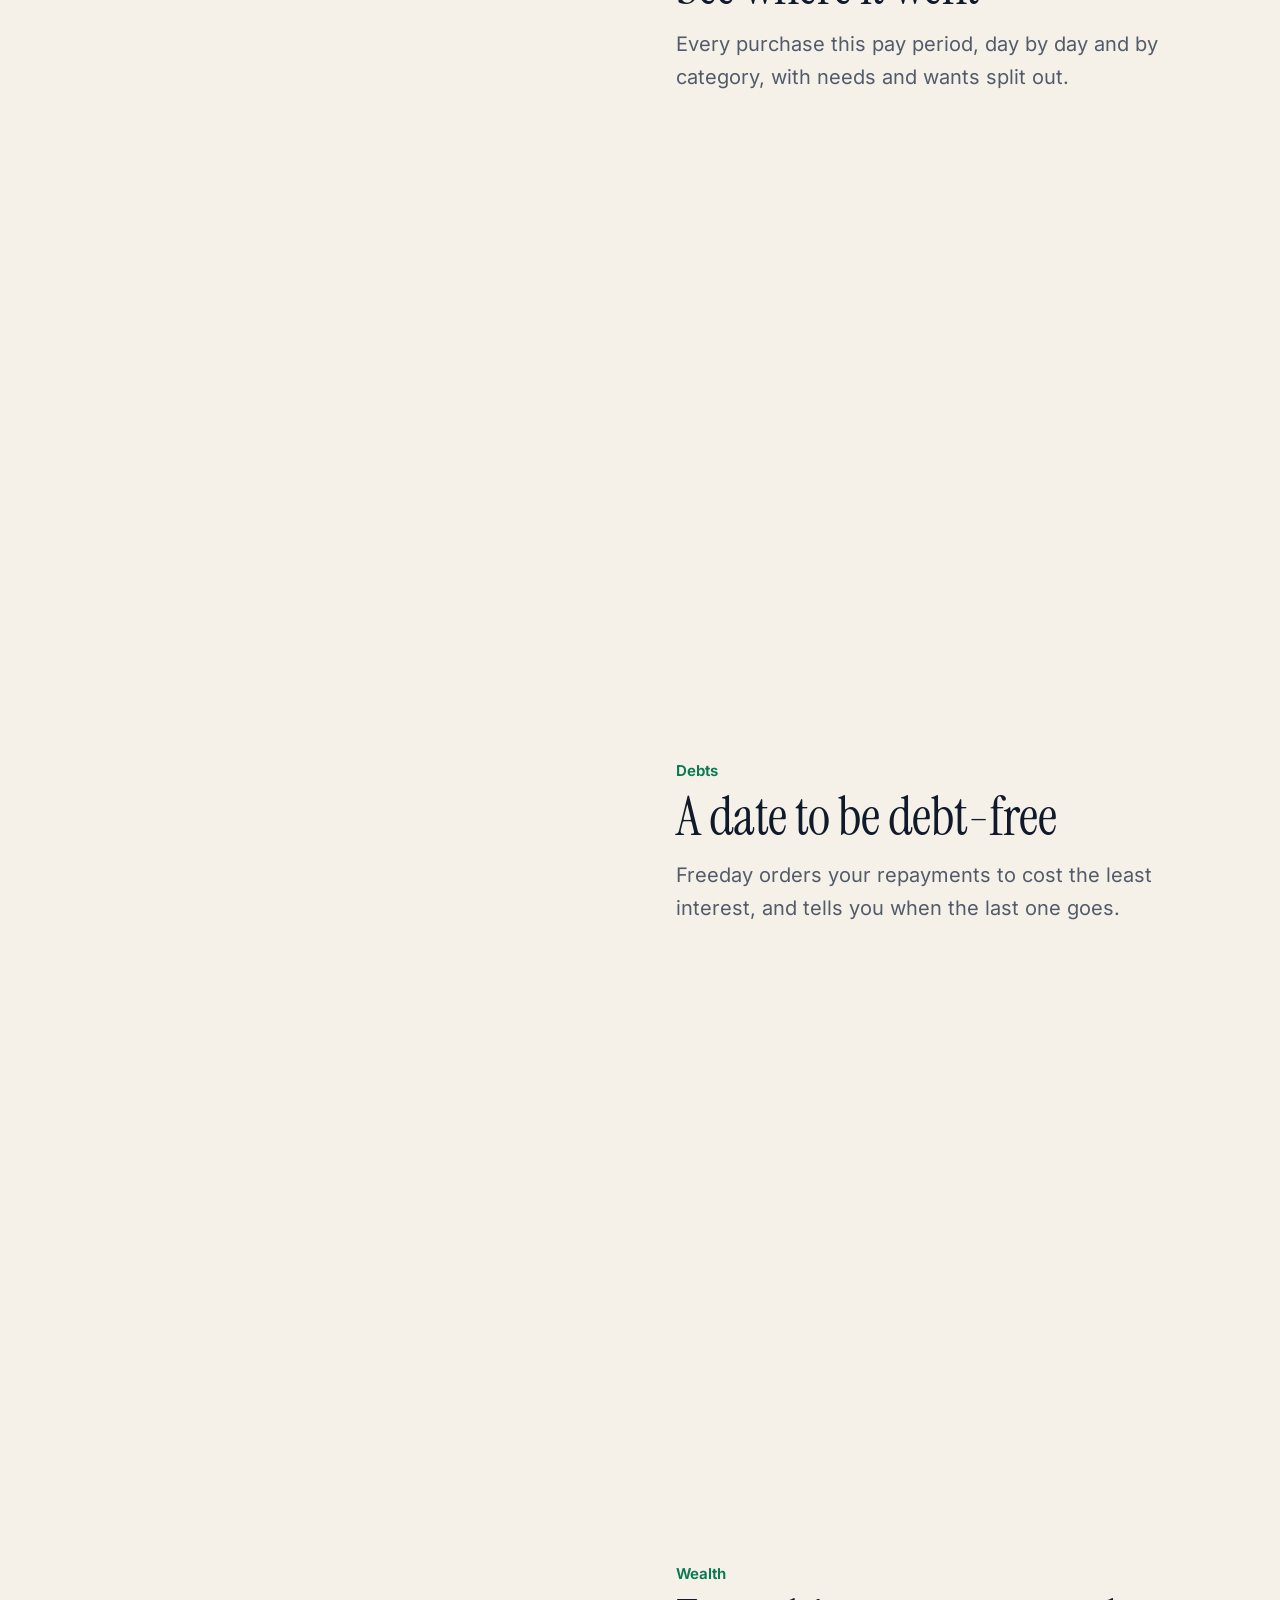
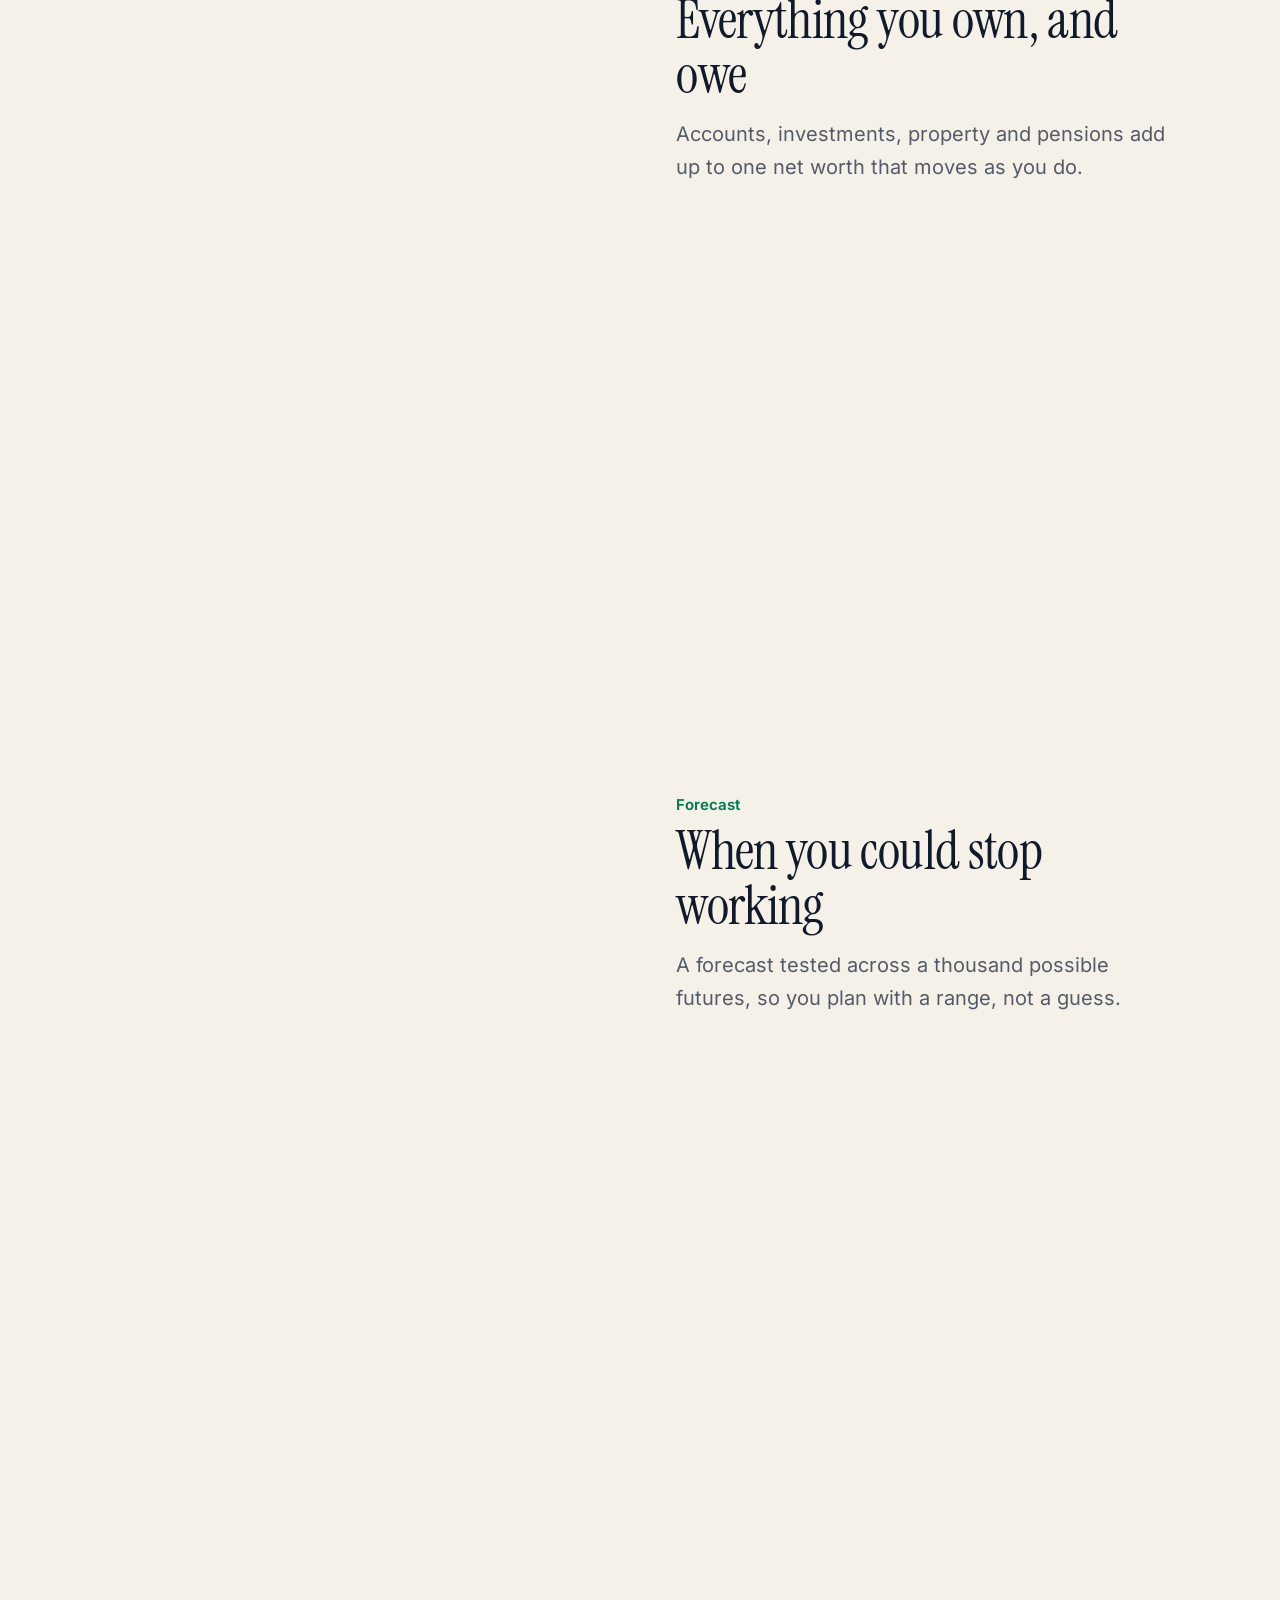
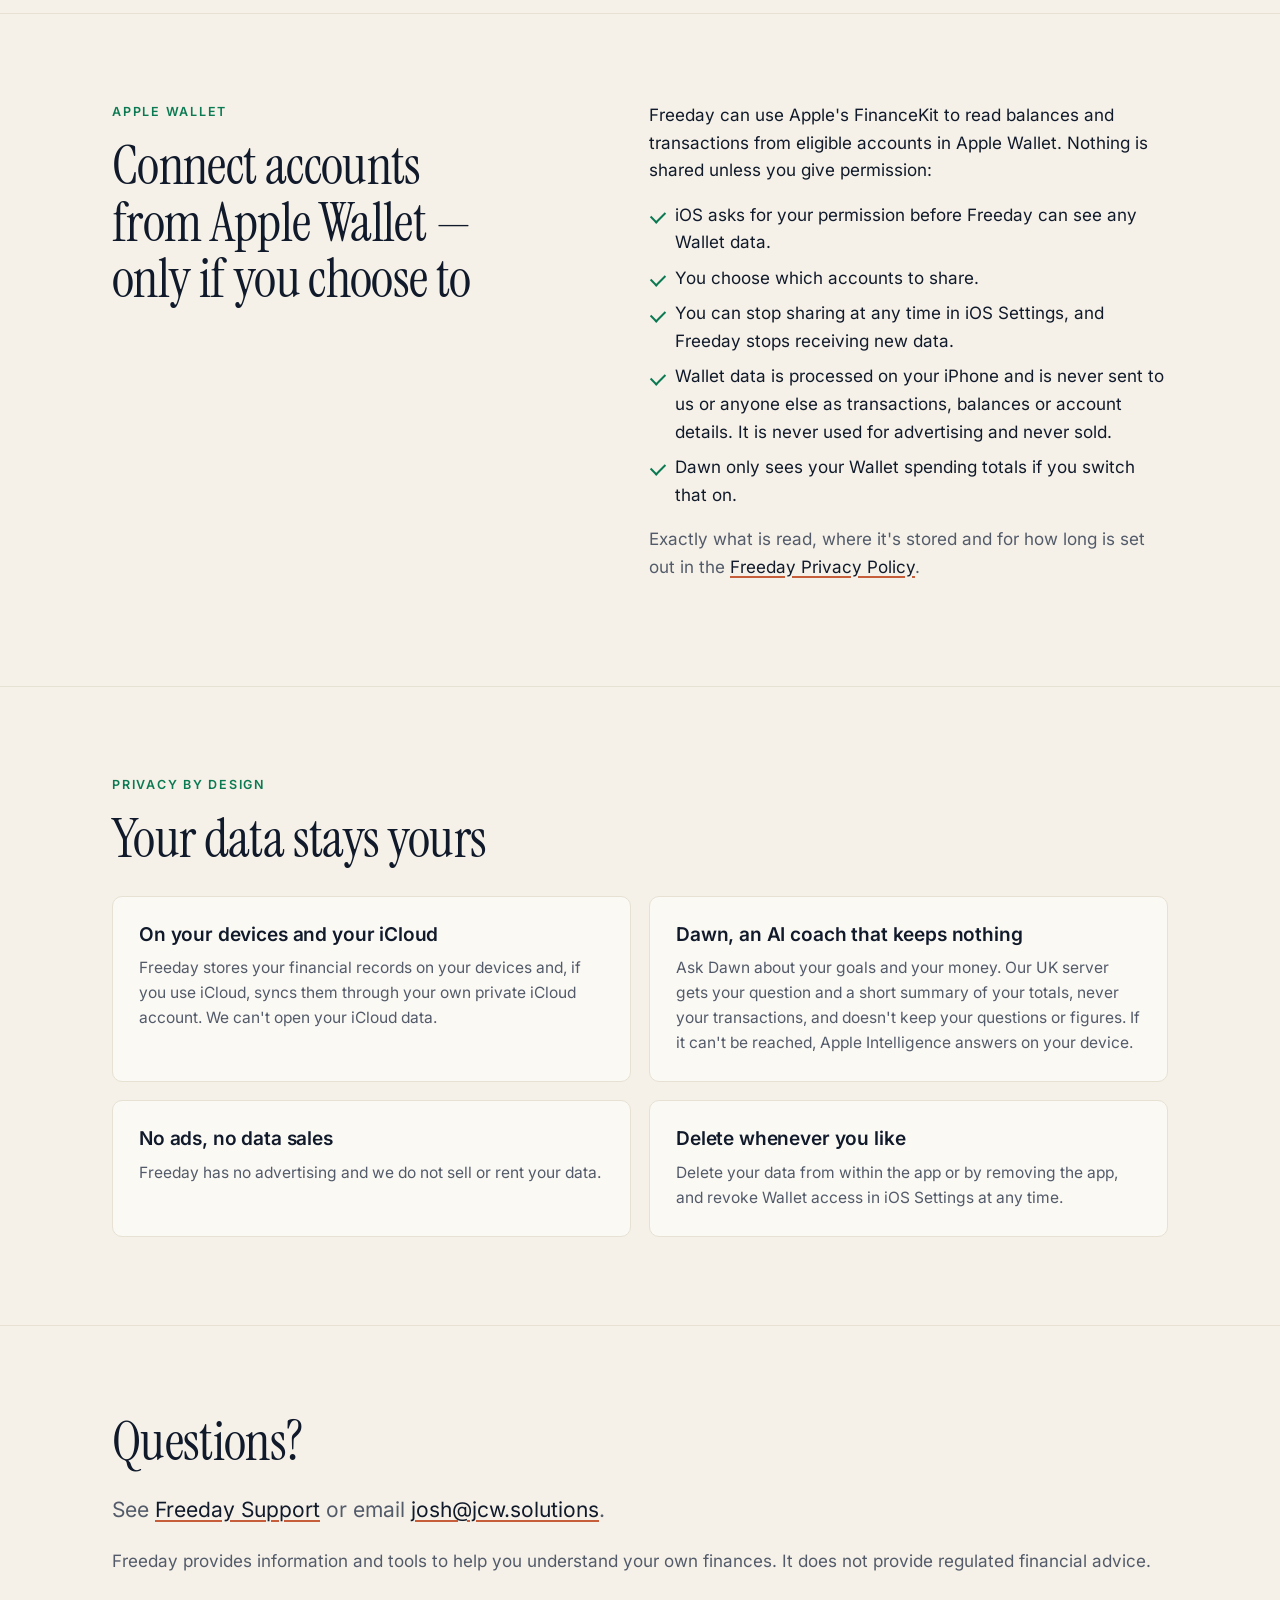
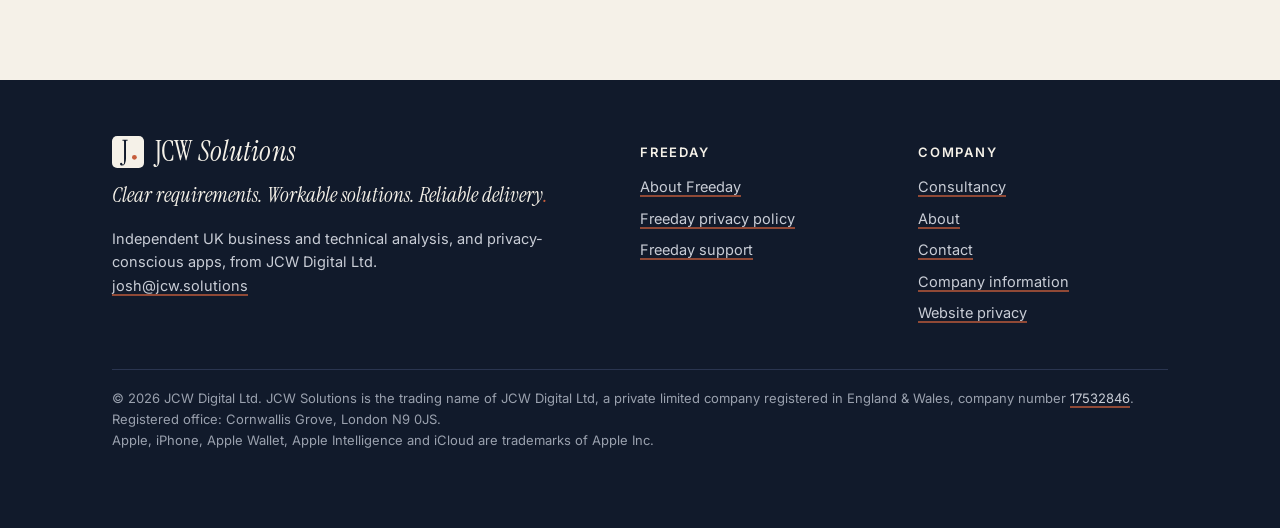
==== commit 02c0e377: "Freeday privacy policy and support match build 45 Dawn answers on the server first via Cloudflare, w" ====
--- a/freeday/index.html
+++ b/freeday/index.html
@@ -32,11 +32,11 @@
   <div>
     <div class="product" style="align-items:center;grid-template-columns:96px 1fr">
       <picture><source srcset="/assets/freeday-icon-dark-180.png 1x, /assets/freeday-icon-dark-360.png 2x" media="(prefers-color-scheme: dark)"><img class="app-icon-img lg" src="/assets/freeday-icon-180.png" srcset="/assets/freeday-icon-180.png 1x, /assets/freeday-icon-360.png 2x" width="96" height="96" alt="Freeday app icon"></picture>
-      <div><p class="eyebrow" style="margin:0">Freeday for iPhone · by JCW Digital Ltd</p></div>
+      <div><p class="eyebrow" style="margin:0">Freeday for iPhone, iPad and Apple Watch · by JCW Digital Ltd</p></div>
     </div>
     <h1 style="margin-top:24px">Your whole financial picture, kept private.</h1>
     <p class="lede">Freeday is a personal finance app built around reliable financial records — your transactions, what you own, what you owe and what you're working towards — so you can see where you stand and plan your next step with confidence.</p>
-    <p><span class="pill">iPhone</span><span class="pill">Finance</span><span class="pill neutral">Coming to the App Store</span></p>
+    <p><span class="pill">iPhone</span><span class="pill">iPad</span><span class="pill">Apple Watch</span><span class="pill">Finance</span><span class="pill neutral">Coming to the App Store</span></p>
     <div class="btns">
       <a class="btn primary" href="#screens">Take the tour</a>
       <a class="btn" href="/freeday/privacy/">Privacy policy</a>
@@ -119,7 +119,8 @@
         <li>iOS asks for your permission before Freeday can see any Wallet data.</li>
         <li>You choose which accounts to share.</li>
         <li>You can stop sharing at any time in iOS Settings, and Freeday stops receiving new data.</li>
-        <li>Wallet data is processed only on your iPhone and is never sent to us or anyone else. It is never used for advertising and never sold.</li>
+        <li>Wallet data is processed on your iPhone and is never sent to us or anyone else as transactions, balances or account details. It is never used for advertising and never sold.</li>
+        <li>Dawn only sees your Wallet spending totals if you switch that on.</li>
       </ul>
       <p class="muted">Exactly what is read, where it's stored and for how long is set out in the <a href="/freeday/privacy/#wallet">Freeday Privacy Policy</a>.</p>
     </div>
@@ -130,8 +131,8 @@
   <p class="eyebrow">Privacy by design</p>
   <h2>Your data stays yours</h2>
   <div class="grid grid-2" style="margin-top:28px">
-    <div class="card"><h3>On your device and your iCloud</h3><p class="muted">Freeday stores your financial records on your iPhone and, if you use iCloud, syncs them through your own private iCloud account. JCW Solutions cannot open your iCloud data.</p></div>
-    <div class="card"><h3>Dawn, an AI assistant that stays private</h3><p class="muted">Ask Dawn about your goals and your money. On iPhones with Apple Intelligence it runs entirely on your device. Otherwise our UK server gets your question and a short summary of your totals, never your transaction list or Wallet data, and keeps nothing.</p></div>
+    <div class="card"><h3>On your devices and your iCloud</h3><p class="muted">Freeday stores your financial records on your devices and, if you use iCloud, syncs them through your own private iCloud account. We can't open your iCloud data.</p></div>
+    <div class="card"><h3>Dawn, an AI coach that keeps nothing</h3><p class="muted">Ask Dawn about your goals and your money. Our UK server gets your question and a short summary of your totals, never your transactions, and doesn't keep your questions or figures. If it can't be reached, Apple Intelligence answers on your device.</p></div>
     <div class="card"><h3>No ads, no data sales</h3><p class="muted">Freeday has no advertising and we do not sell or rent your data.</p></div>
     <div class="card"><h3>Delete whenever you like</h3><p class="muted">Delete your data from within the app or by removing the app, and revoke Wallet access in iOS Settings at any time.</p></div>
   </div>
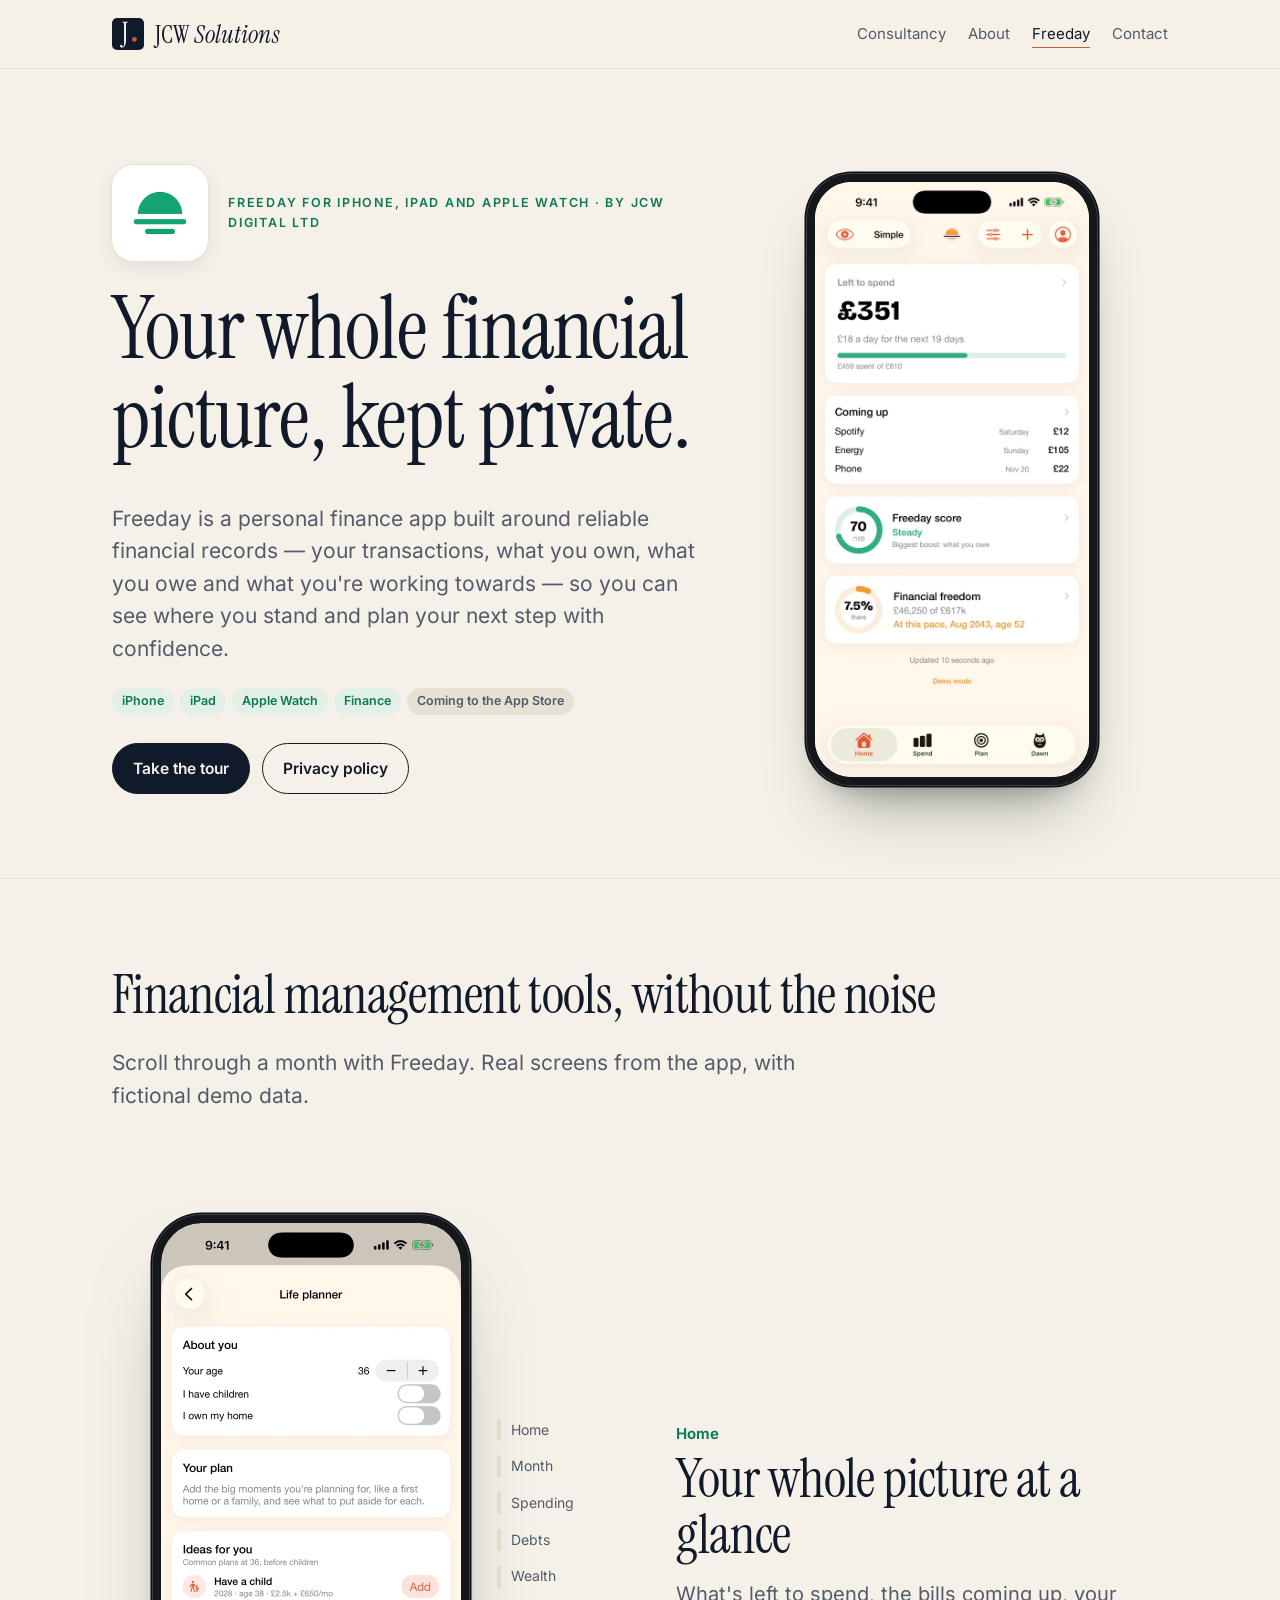
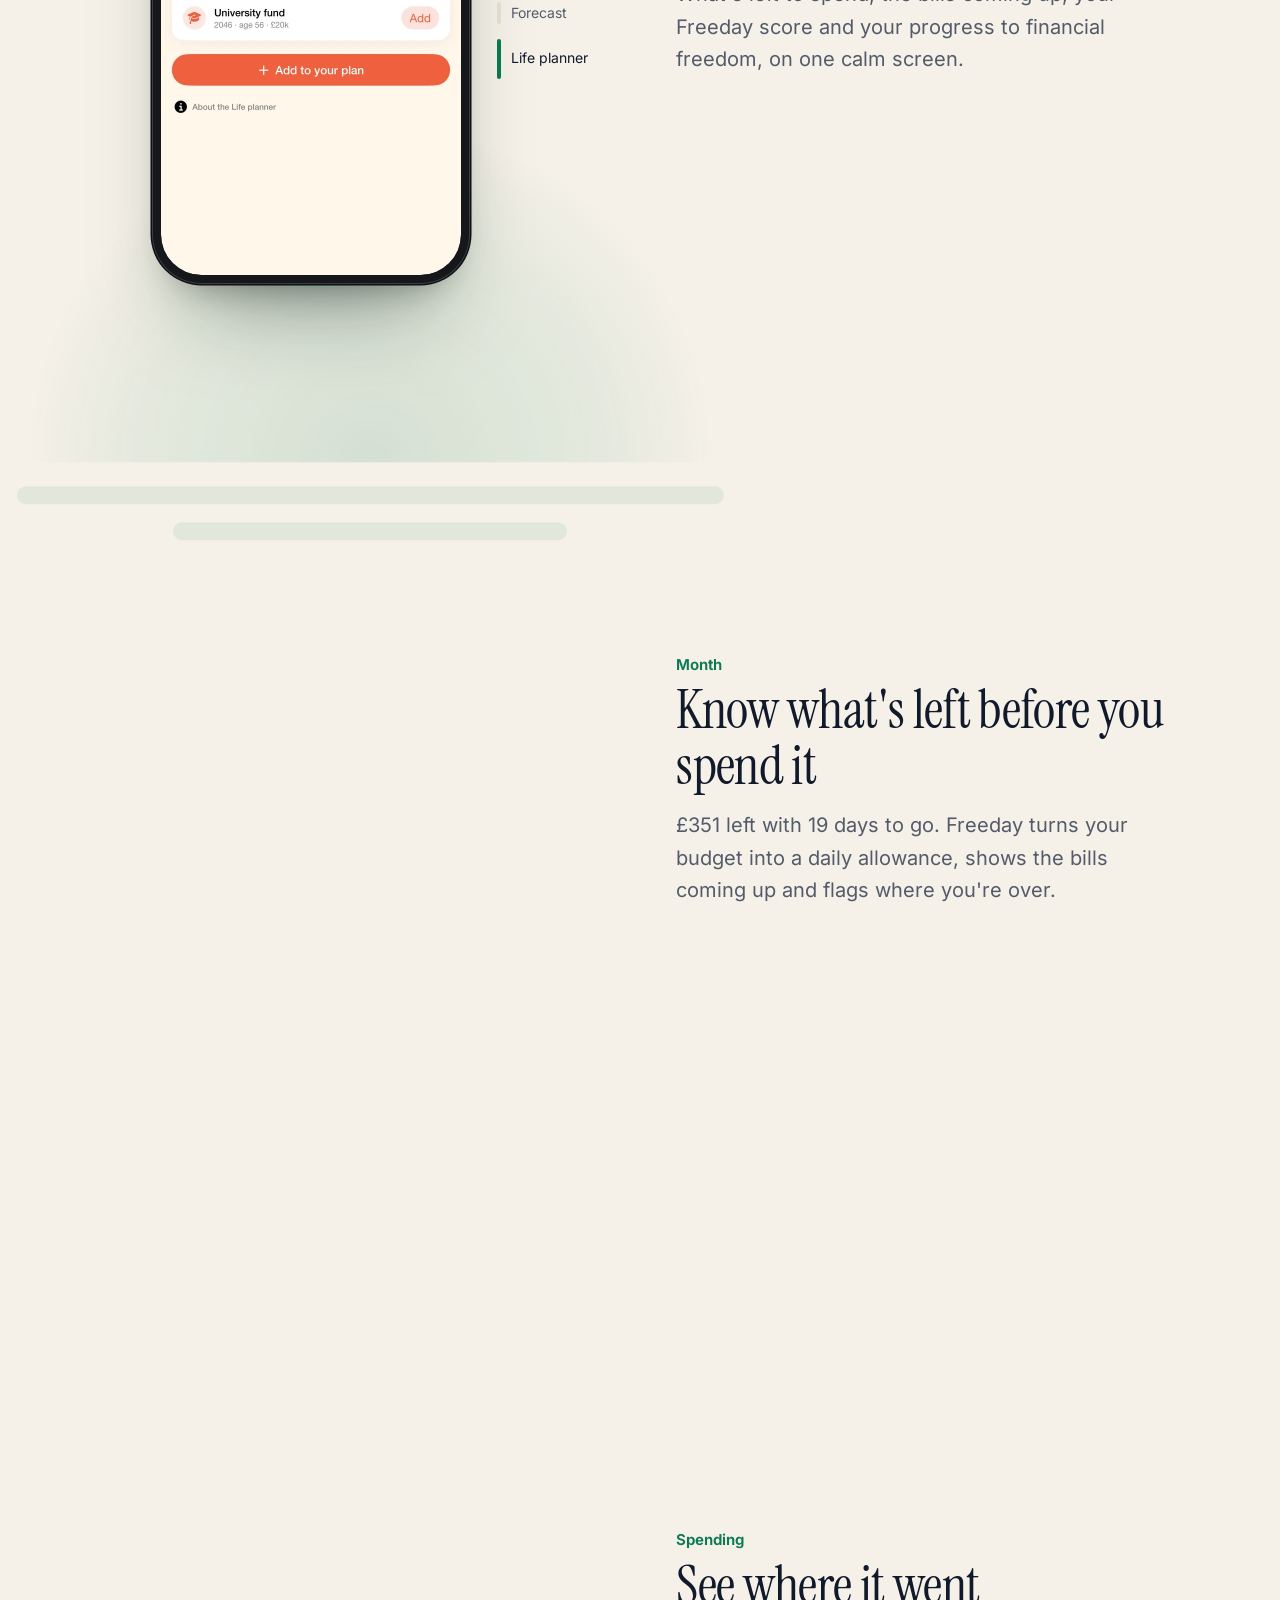
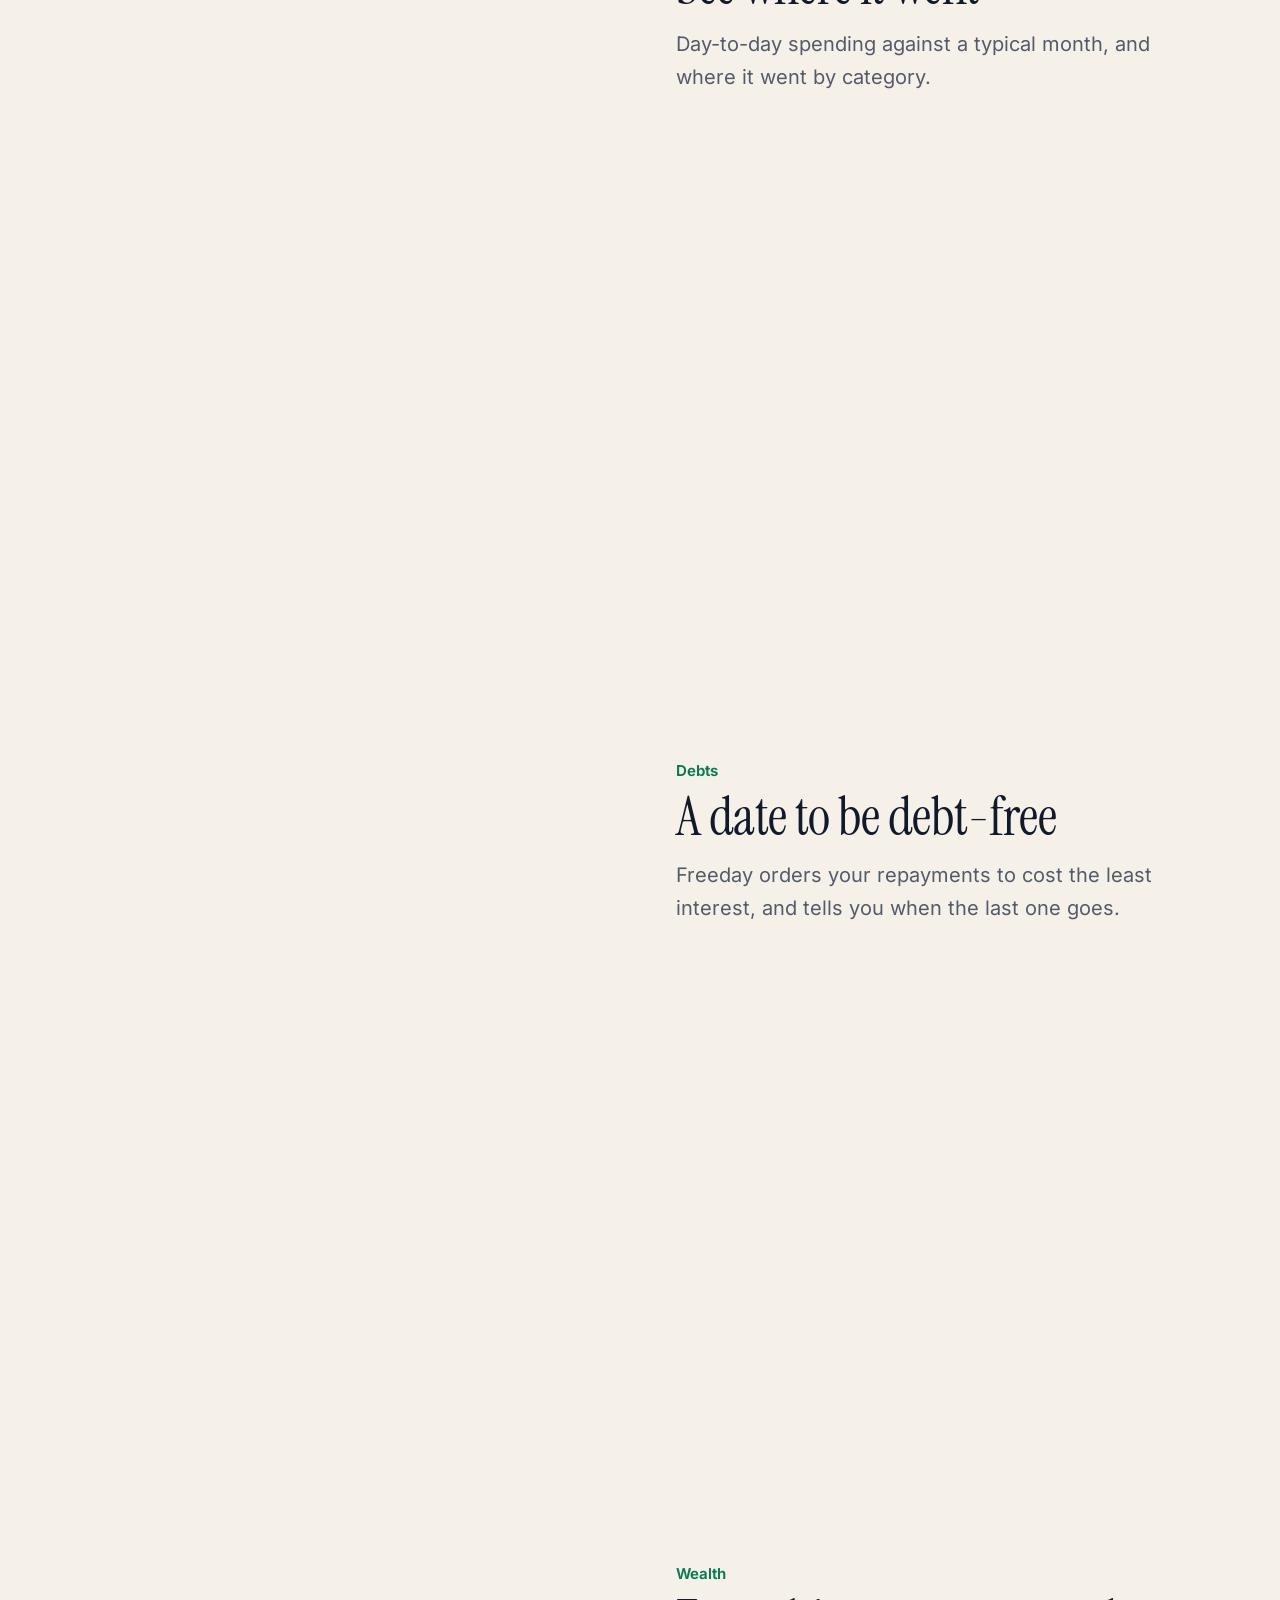
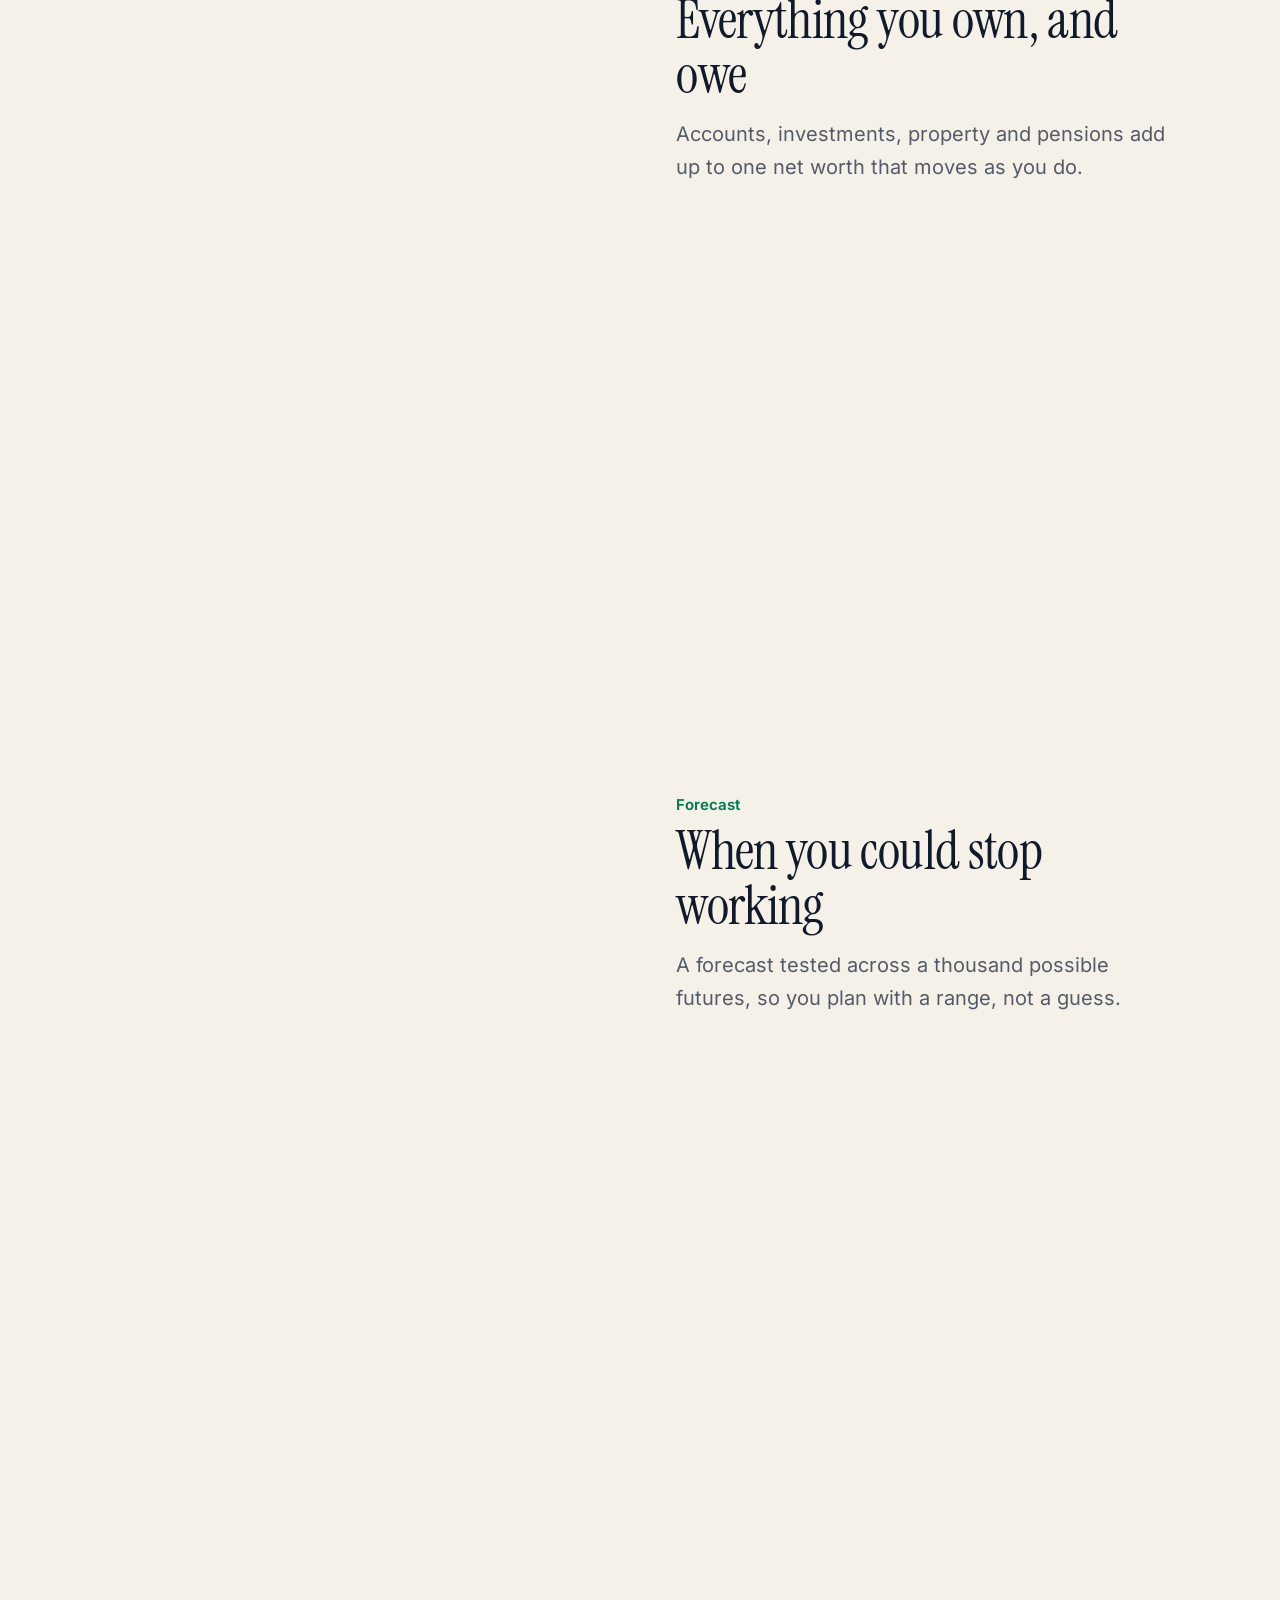
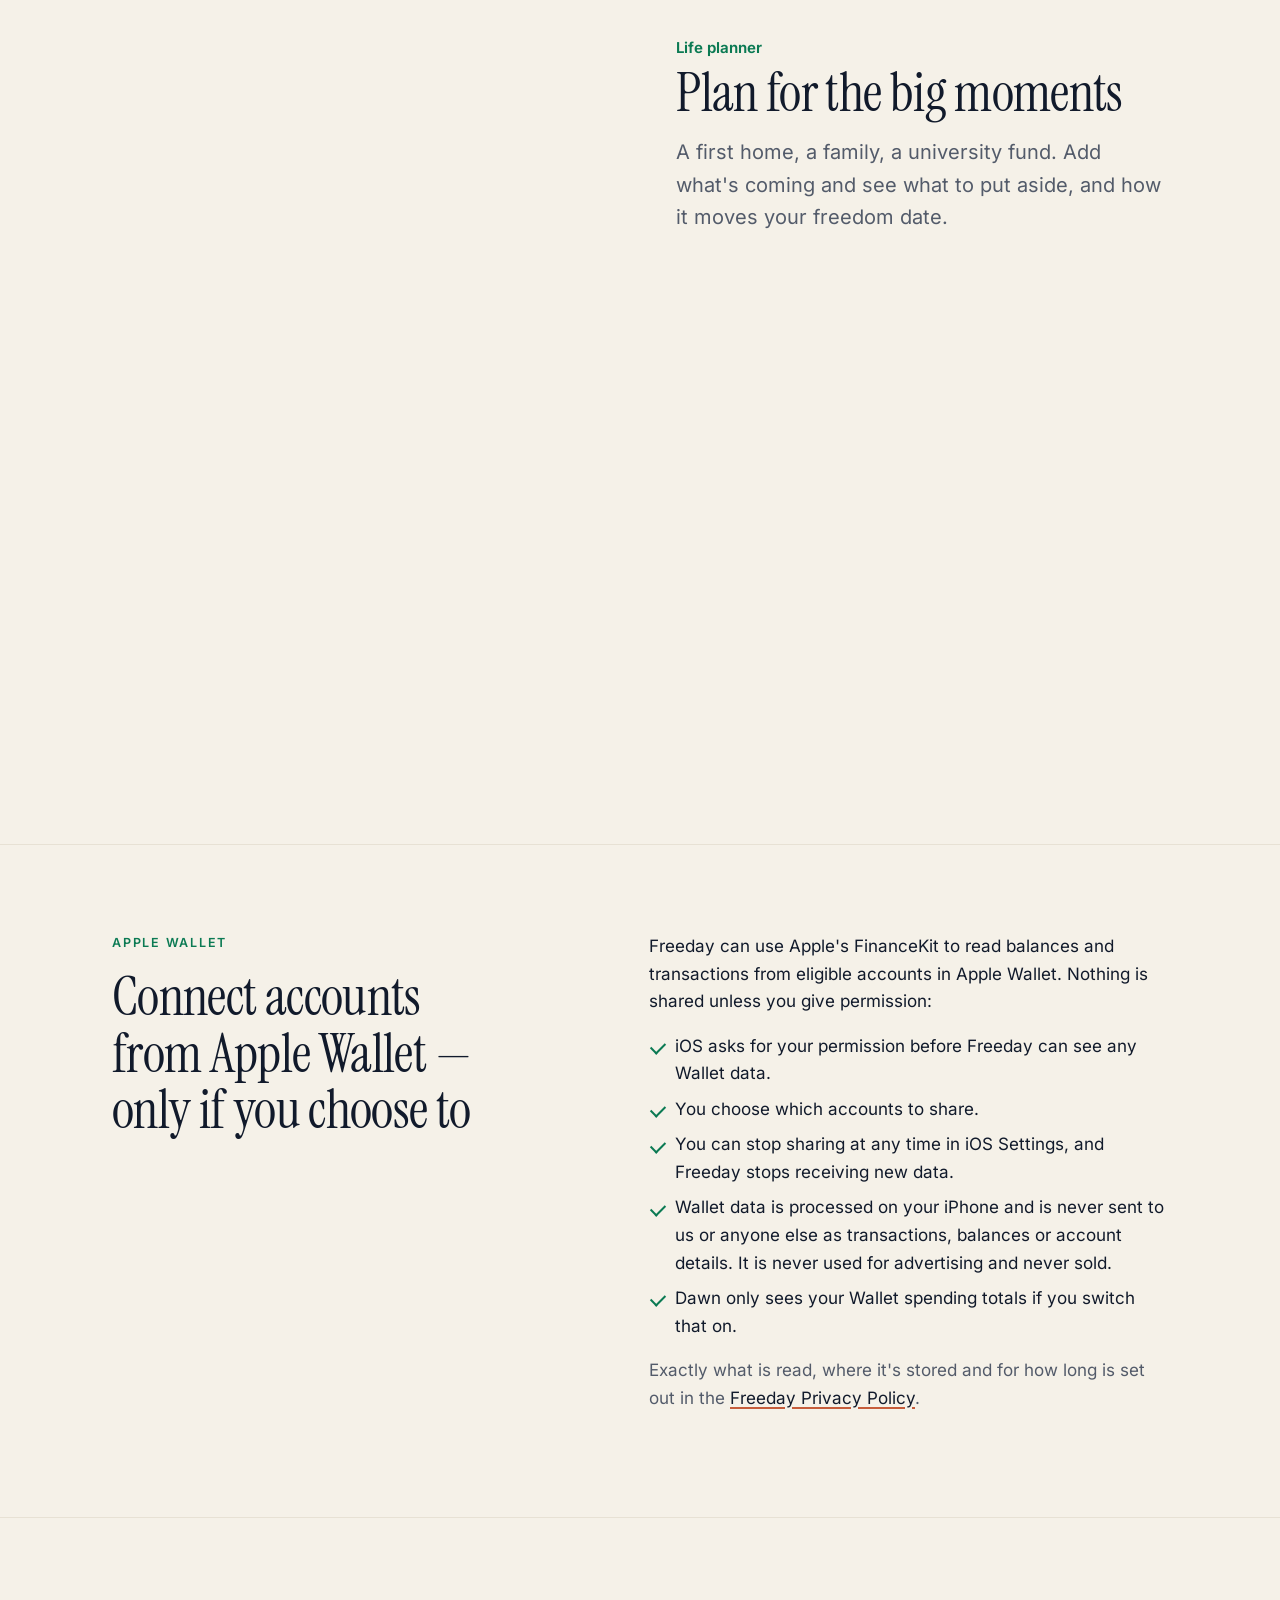
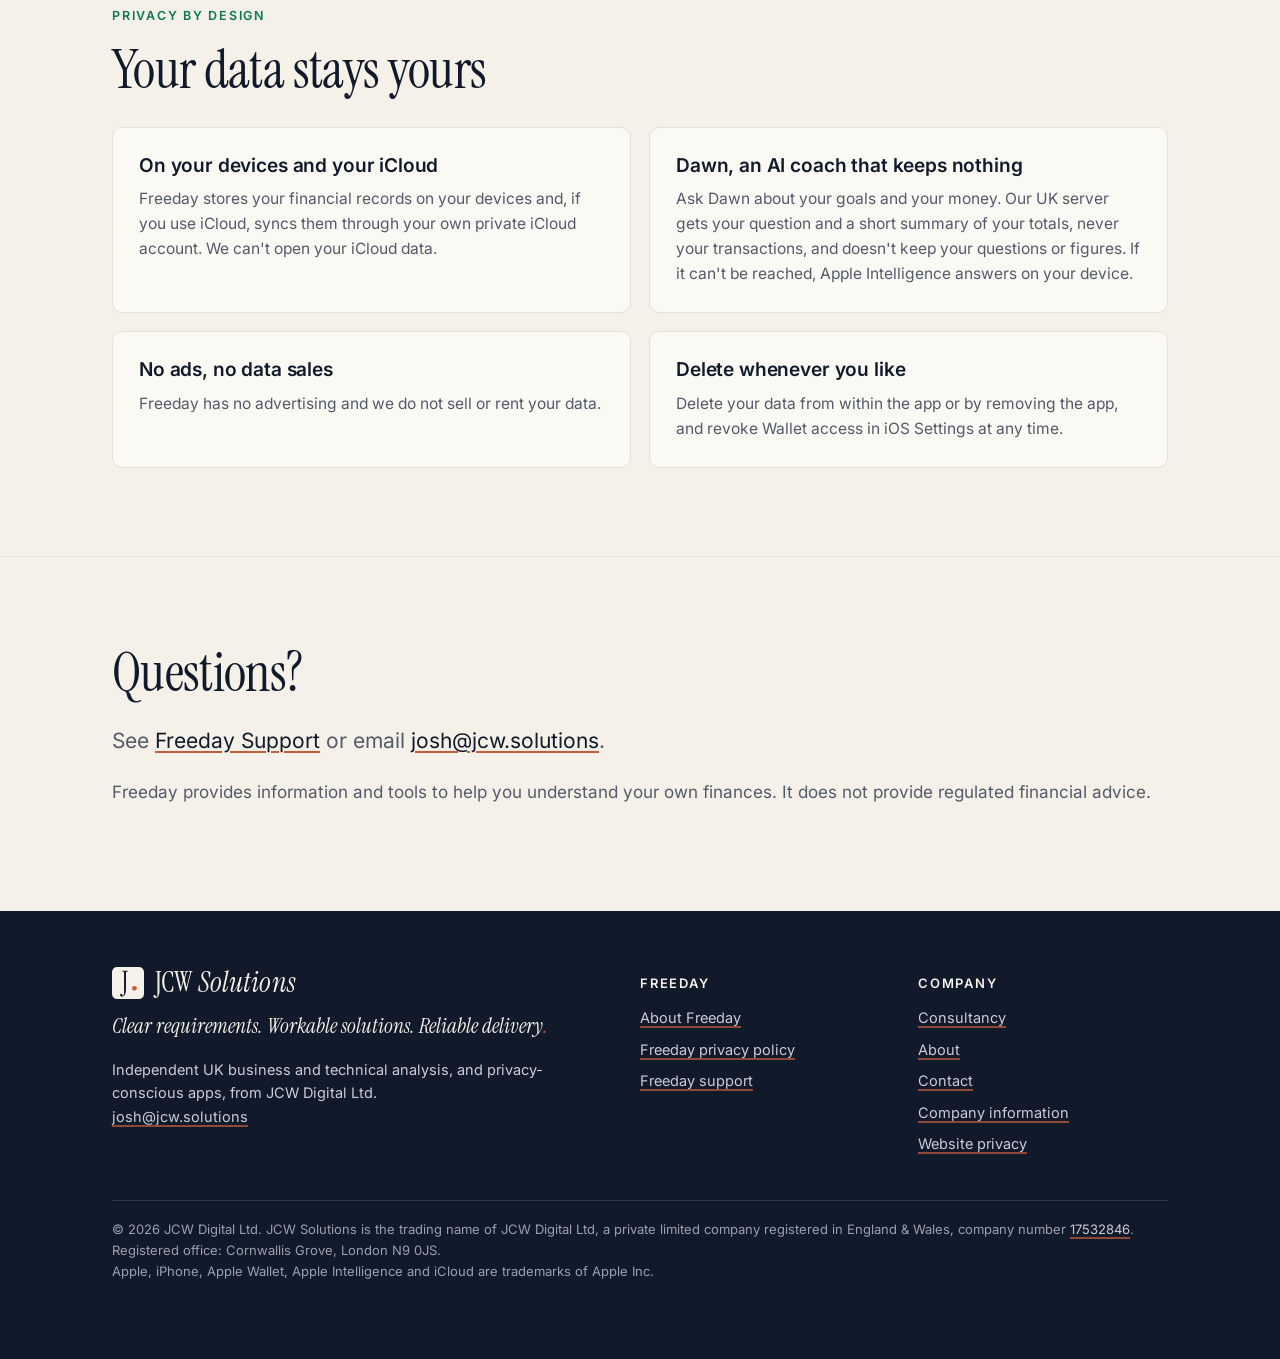
==== commit aebb4493: "Freeday tour: new screenshots from build 45 and a Life planner step Co-Authored-By: Claude Opus 5.5 " ====
--- a/freeday/index.html
+++ b/freeday/index.html
@@ -42,7 +42,7 @@
       <a class="btn" href="/freeday/privacy/">Privacy policy</a>
     </div>
   </div>
-  <figure class="phone"><picture><source srcset="/assets/shots/dark-home.webp" media="(prefers-color-scheme: dark)"><img src="/assets/shots/light-home.webp" width="600" height="1304" alt="Freeday home screen showing progress to financial independence, net worth, debt-free date, money left to spend and savings rate" loading="eager" decoding="async"></picture></figure>
+  <figure class="phone"><picture><source srcset="/assets/shots/dark-home.webp" media="(prefers-color-scheme: dark)"><img src="/assets/shots/light-home.webp" width="600" height="1304" alt="Freeday home screen showing £351 left to spend, bills coming up, a Freeday score of 70 and 7.5% progress to financial freedom" loading="eager" decoding="async"></picture></figure>
 </div></section>
 
 <section id="screens" class="tour" aria-labelledby="tour-title">
@@ -55,12 +55,13 @@
       <div class="tour-sun" aria-hidden="true"><span class="sun-disc"></span><span class="sun-bar"></span><span class="sun-bar short"></span></div>
       <figure class="phone tour-phone">
         <div class="tour-screens">
-        <picture class="tour-screen is-active" data-screen="0"><source srcset="/assets/shots/dark-home.webp" media="(prefers-color-scheme: dark)"><img src="/assets/shots/light-home.webp" width="600" height="1304" alt="Freeday home screen showing 7.5% progress to financial independence, net worth of £100,909, a debt-free date of November 2027, £187 left to spend and a 25.5% savings rate" loading="eager" decoding="async"></picture>
-        <picture class="tour-screen" data-screen="1"><source srcset="/assets/shots/dark-month.webp" media="(prefers-color-scheme: dark)"><img src="/assets/shots/light-month.webp" width="600" height="1304" alt="Month screen showing £187 left to spend, £62 a day for 3 days, upcoming bills and budget against actual" loading="eager" decoding="async"></picture>
-        <picture class="tour-screen" data-screen="2"><source srcset="/assets/shots/dark-spending.webp" media="(prefers-color-scheme: dark)"><img src="/assets/shots/light-spending.webp" width="600" height="1304" alt="Spending screen showing £599 spent this pay period, a daily bar chart, categories and a needs-and-wants split" loading="lazy" decoding="async"></picture>
-        <picture class="tour-screen" data-screen="3"><source srcset="/assets/shots/dark-plan.webp" media="(prefers-color-scheme: dark)"><img src="/assets/shots/light-plan.webp" width="600" height="1304" alt="Debts plan showing a debt-free date of November 2027 and £62 saved in interest with the avalanche strategy" loading="lazy" decoding="async"></picture>
-        <picture class="tour-screen" data-screen="4"><source srcset="/assets/shots/dark-assets.webp" media="(prefers-color-scheme: dark)"><img src="/assets/shots/light-assets.webp" width="600" height="1304" alt="Wealth screen showing net worth of £100,909, a Trading 212 ISA, FI pot, cash to hand and where your wealth is" loading="lazy" decoding="async"></picture>
+        <picture class="tour-screen is-active" data-screen="0"><source srcset="/assets/shots/dark-home.webp" media="(prefers-color-scheme: dark)"><img src="/assets/shots/light-home.webp" width="600" height="1304" alt="Freeday home screen showing £351 left to spend at £18 a day, bills coming up, a Freeday score of 70 and 7.5% progress to financial freedom" loading="eager" decoding="async"></picture>
+        <picture class="tour-screen" data-screen="1"><source srcset="/assets/shots/dark-month.webp" media="(prefers-color-scheme: dark)"><img src="/assets/shots/light-month.webp" width="600" height="1304" alt="Month screen showing £351 left this month, £18 a day for 19 days, upcoming bills and budget against actual" loading="eager" decoding="async"></picture>
+        <picture class="tour-screen" data-screen="2"><source srcset="/assets/shots/dark-spending.webp" media="(prefers-color-scheme: dark)"><img src="/assets/shots/light-spending.webp" width="600" height="1304" alt="Spending screen showing £459 spent day to day in November against a typical month, with spending by category" loading="lazy" decoding="async"></picture>
+        <picture class="tour-screen" data-screen="3"><source srcset="/assets/shots/dark-plan.webp" media="(prefers-color-scheme: dark)"><img src="/assets/shots/light-plan.webp" width="600" height="1304" alt="Debts plan showing a debt-free date of December 2027 and £62 saved in interest with the avalanche strategy" loading="lazy" decoding="async"></picture>
+        <picture class="tour-screen" data-screen="4"><source srcset="/assets/shots/dark-assets.webp" media="(prefers-color-scheme: dark)"><img src="/assets/shots/light-assets.webp" width="600" height="1304" alt="Wealth screen showing net worth of £100,907, a Trading 212 ISA, cash to hand and where your wealth is" loading="lazy" decoding="async"></picture>
         <picture class="tour-screen" data-screen="5"><source srcset="/assets/shots/dark-forecast.webp" media="(prefers-color-scheme: dark)"><img src="/assets/shots/light-forecast.webp" width="600" height="1304" alt="Forecast screen showing you could stop working at 49, with optimistic, middle and pessimistic ages" loading="lazy" decoding="async"></picture>
+        <picture class="tour-screen" data-screen="6"><source srcset="/assets/shots/dark-life.webp" media="(prefers-color-scheme: dark)"><img src="/assets/shots/light-life.webp" width="600" height="1304" alt="Life planner with ideas for you, such as having a child or a university fund, each with a year and cost to add to your plan" loading="lazy" decoding="async"></picture>
         </div>
       </figure>
       <ol class="tour-rail" aria-label="Screens">
@@ -70,23 +71,24 @@
         <li><button type="button" data-goto="3" aria-label="Show Debts"><span>Debts</span></button></li>
         <li><button type="button" data-goto="4" aria-label="Show Wealth"><span>Wealth</span></button></li>
         <li><button type="button" data-goto="5" aria-label="Show Forecast"><span>Forecast</span></button></li>
+        <li><button type="button" data-goto="6" aria-label="Show Life planner"><span>Life planner</span></button></li>
       </ol>
     </div>
     <div class="tour-steps">
       <article class="tour-step is-active" data-step="0">
         <p class="tour-where">Home</p>
         <h3>Your whole picture at a glance</h3>
-        <p>Progress to financial independence, net worth, your debt-free date and what's left to spend, on one screen.</p>
+        <p>What's left to spend, the bills coming up, your Freeday score and your progress to financial freedom, on one calm screen.</p>
       </article>
       <article class="tour-step" data-step="1">
         <p class="tour-where">Month</p>
         <h3>Know what's left before you spend it</h3>
-        <p>£187 left with three days to go. Freeday turns your budget into a daily allowance and shows the bills coming up.</p>
+        <p>£351 left with 19 days to go. Freeday turns your budget into a daily allowance, shows the bills coming up and flags where you're over.</p>
       </article>
       <article class="tour-step" data-step="2">
         <p class="tour-where">Spending</p>
         <h3>See where it went</h3>
-        <p>Every purchase this pay period, day by day and by category, with needs and wants split out.</p>
+        <p>Day-to-day spending against a typical month, and where it went by category.</p>
       </article>
       <article class="tour-step" data-step="3">
         <p class="tour-where">Debts</p>
@@ -102,6 +104,11 @@
         <p class="tour-where">Forecast</p>
         <h3>When you could stop working</h3>
         <p>A forecast tested across a thousand possible futures, so you plan with a range, not a guess.</p>
+      </article>
+      <article class="tour-step" data-step="6">
+        <p class="tour-where">Life planner</p>
+        <h3>Plan for the big moments</h3>
+        <p>A first home, a family, a university fund. Add what's coming and see what to put aside, and how it moves your freedom date.</p>
       </article>
     </div>
   </div>
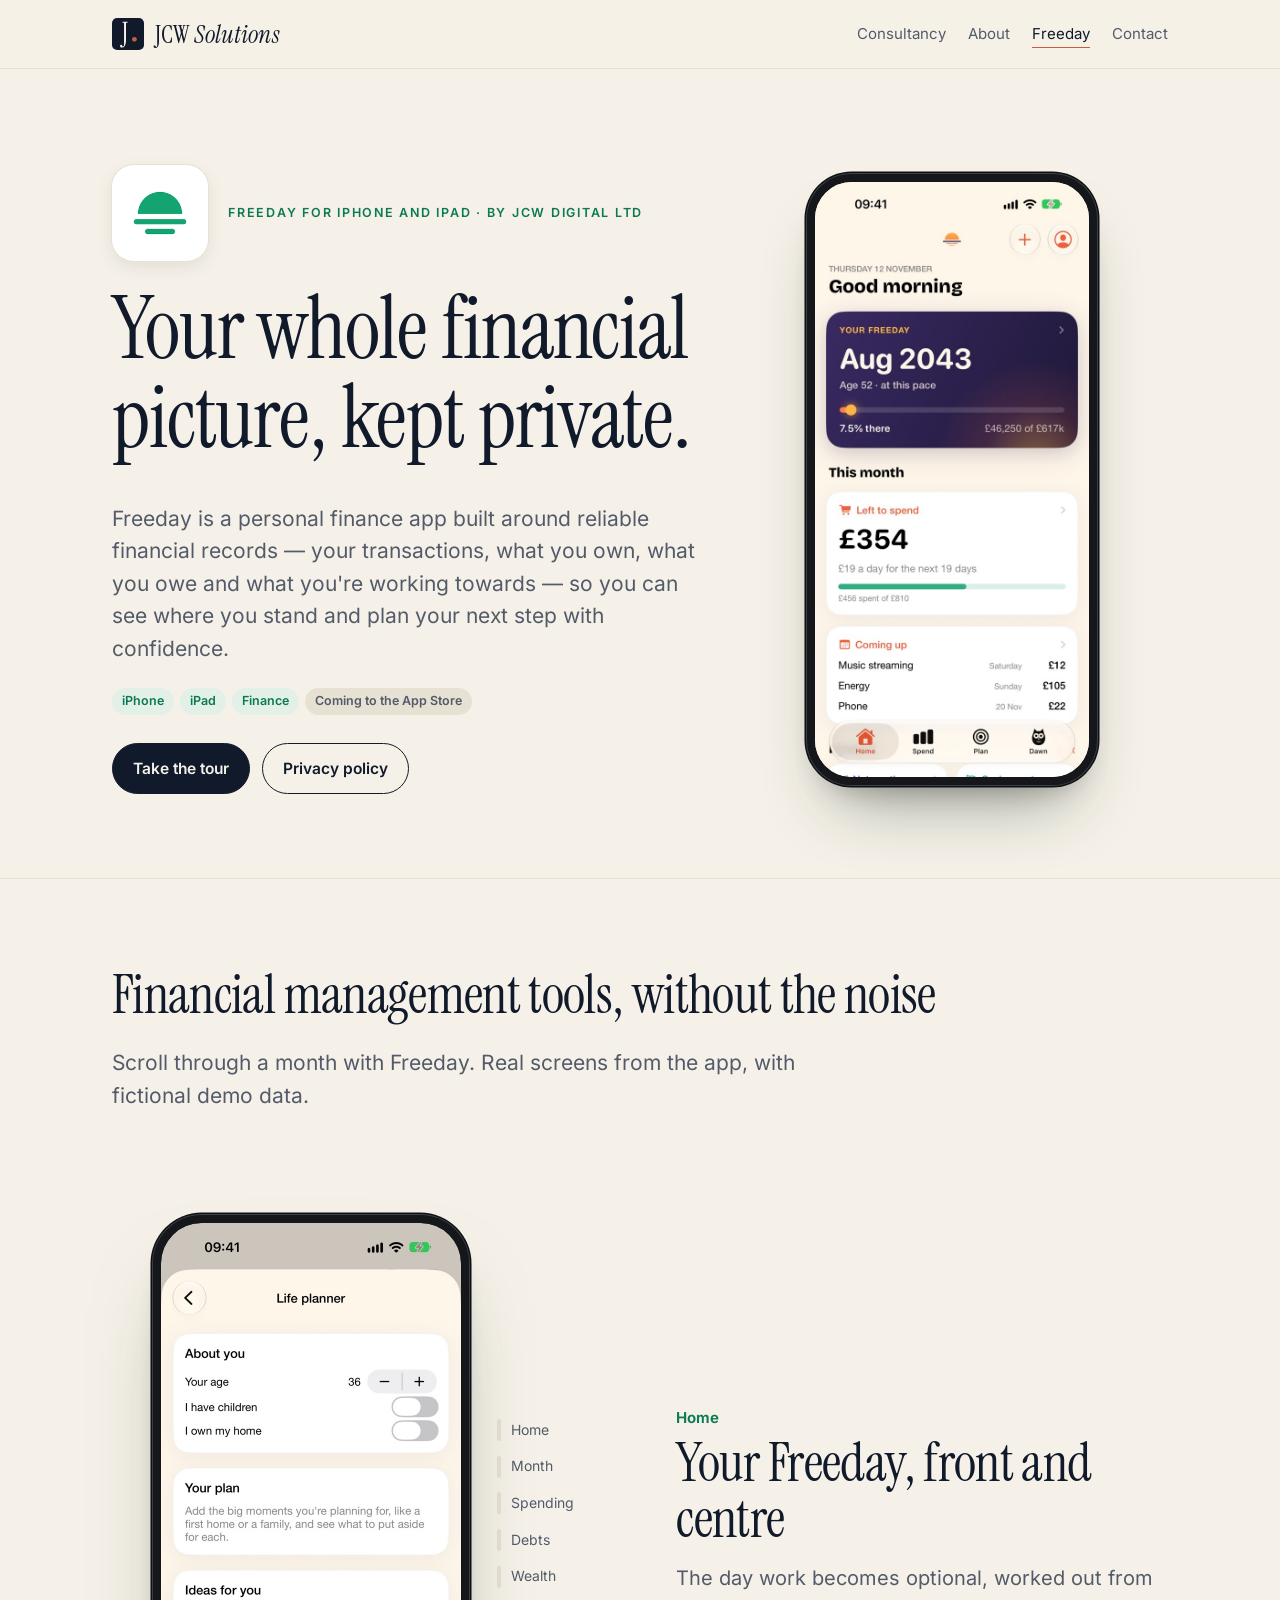
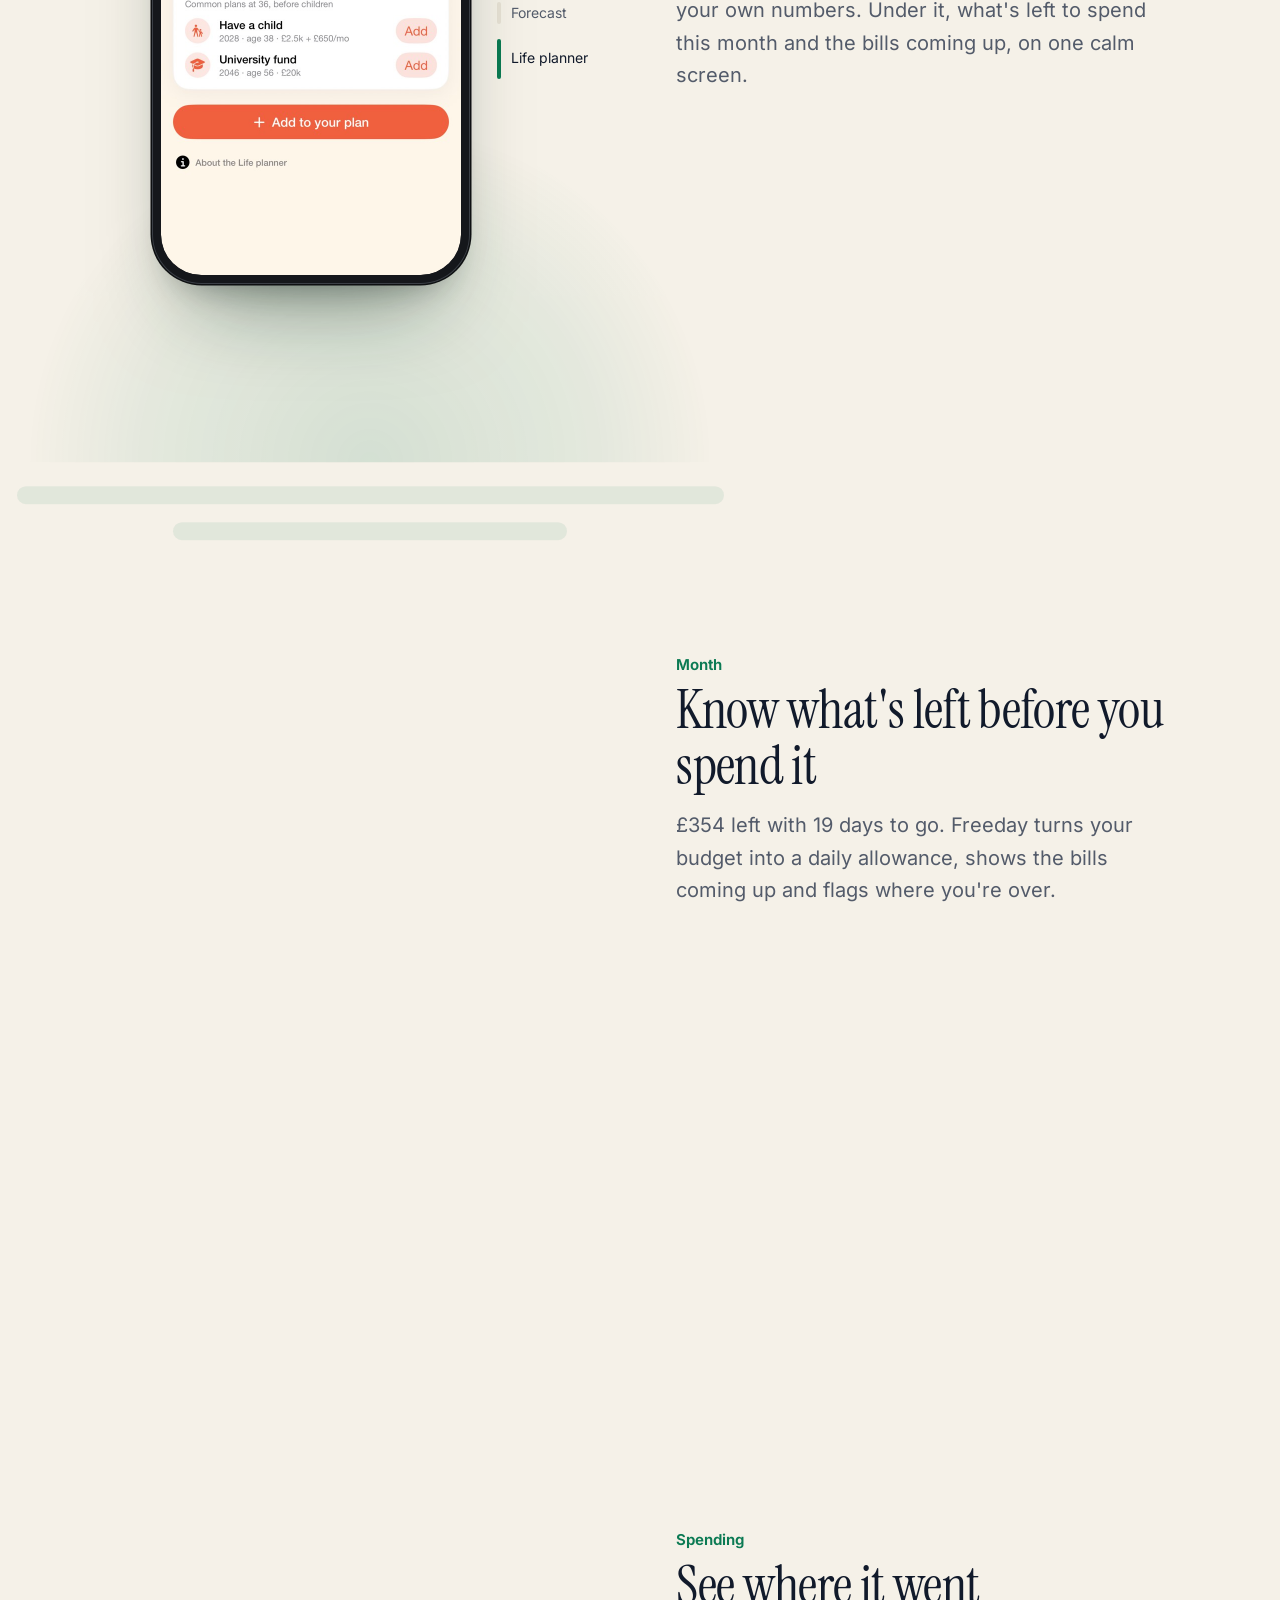
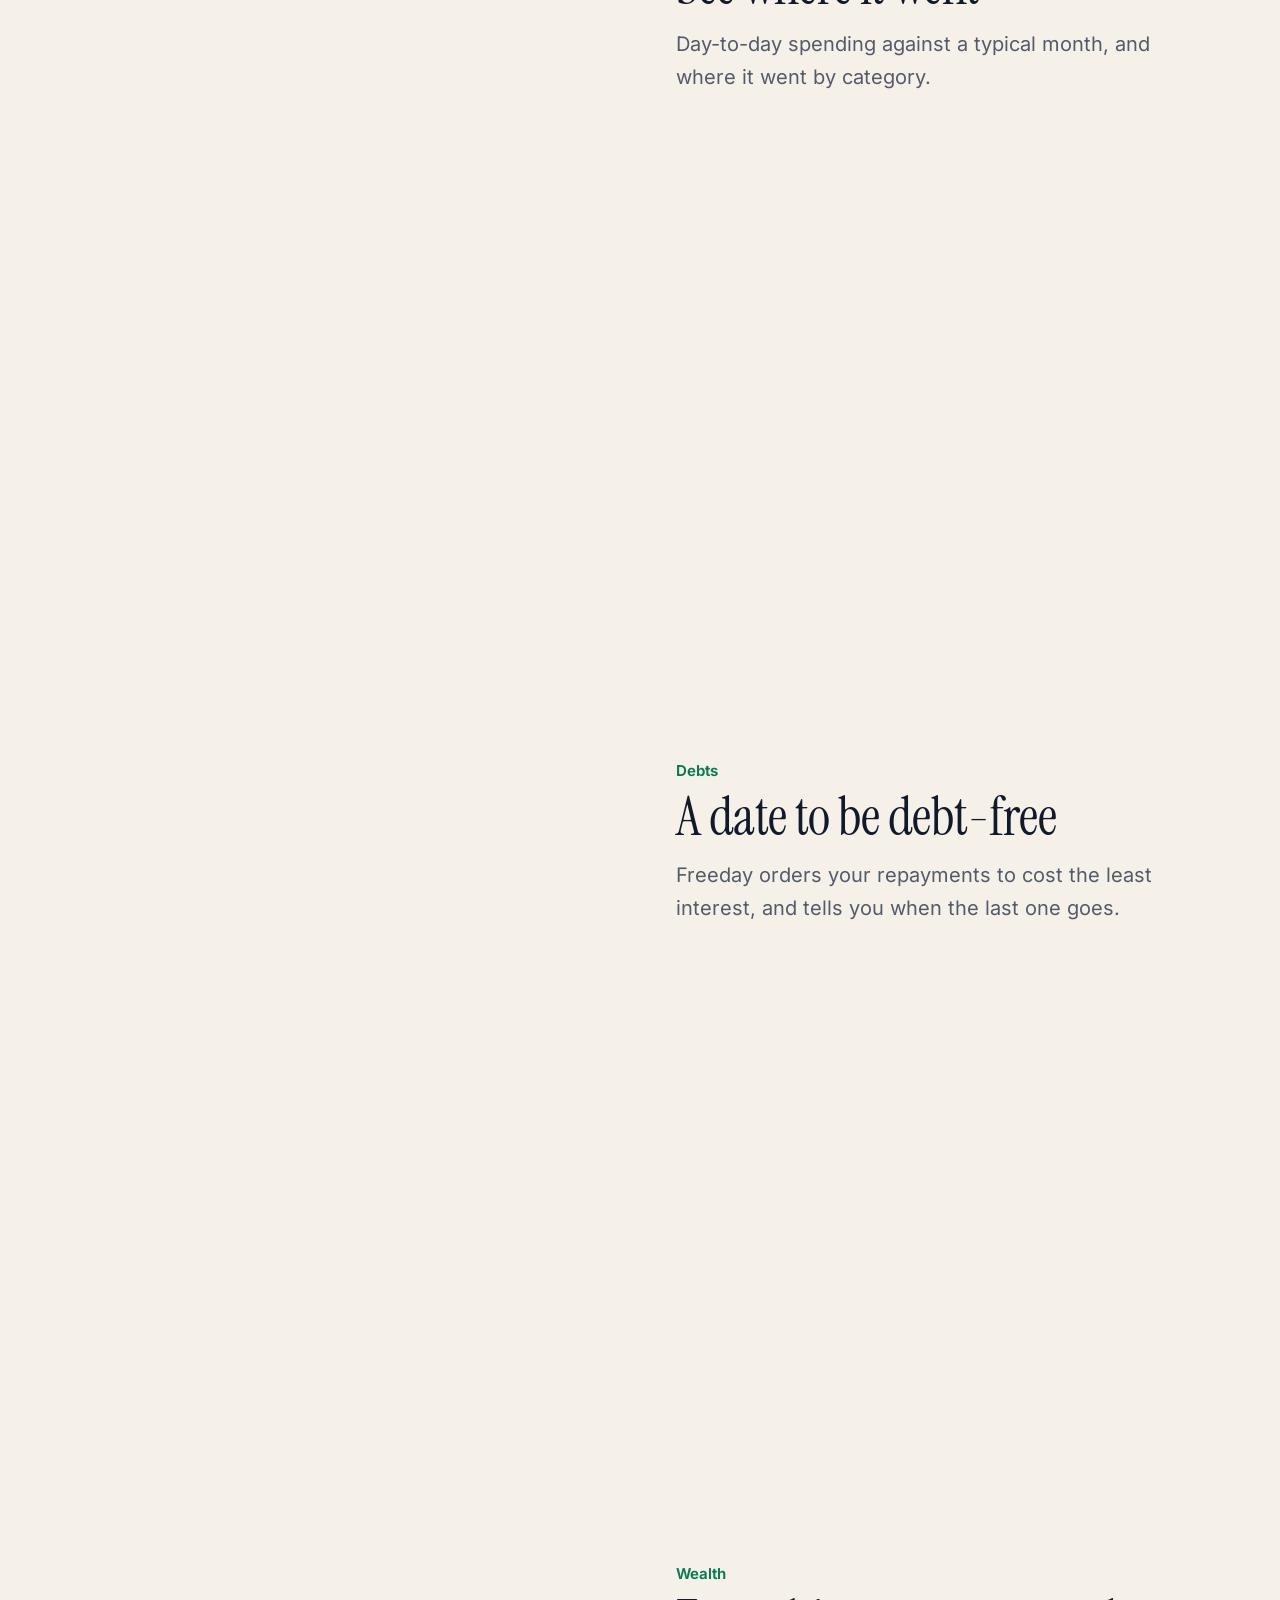
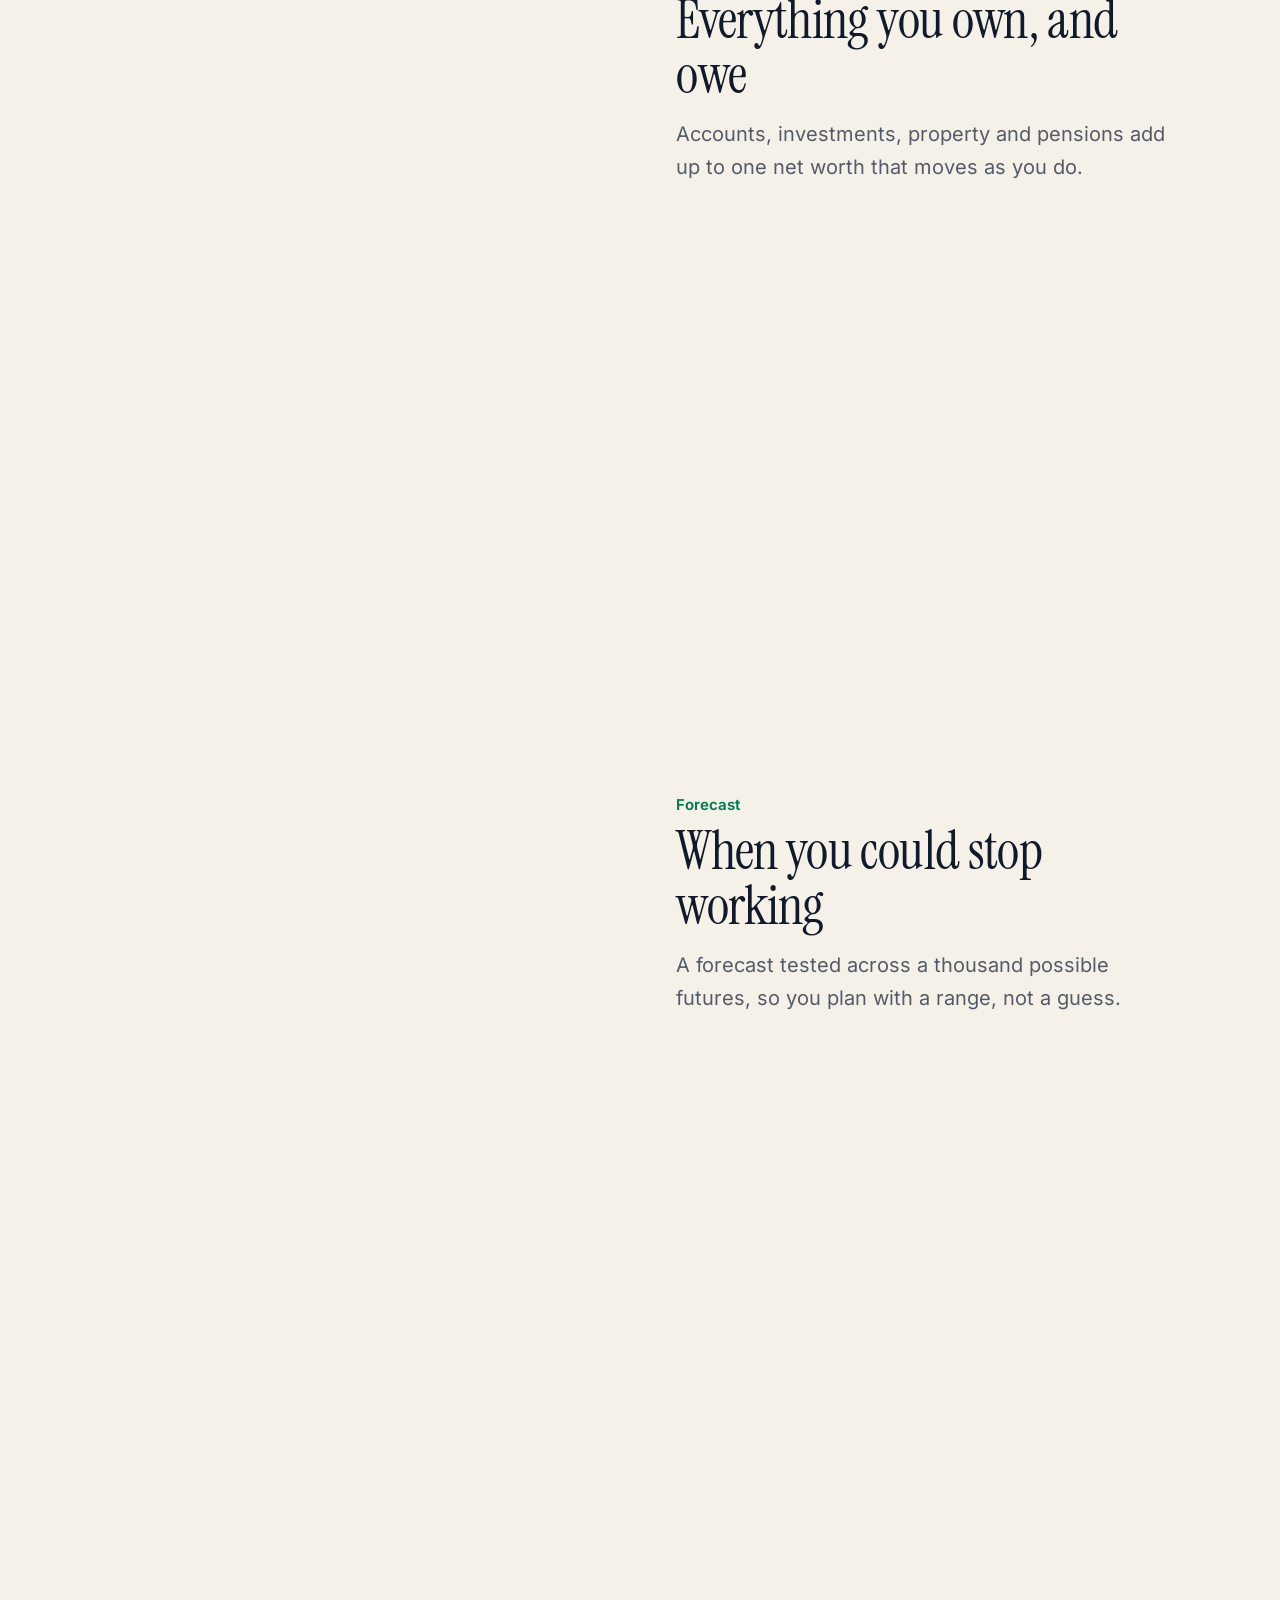
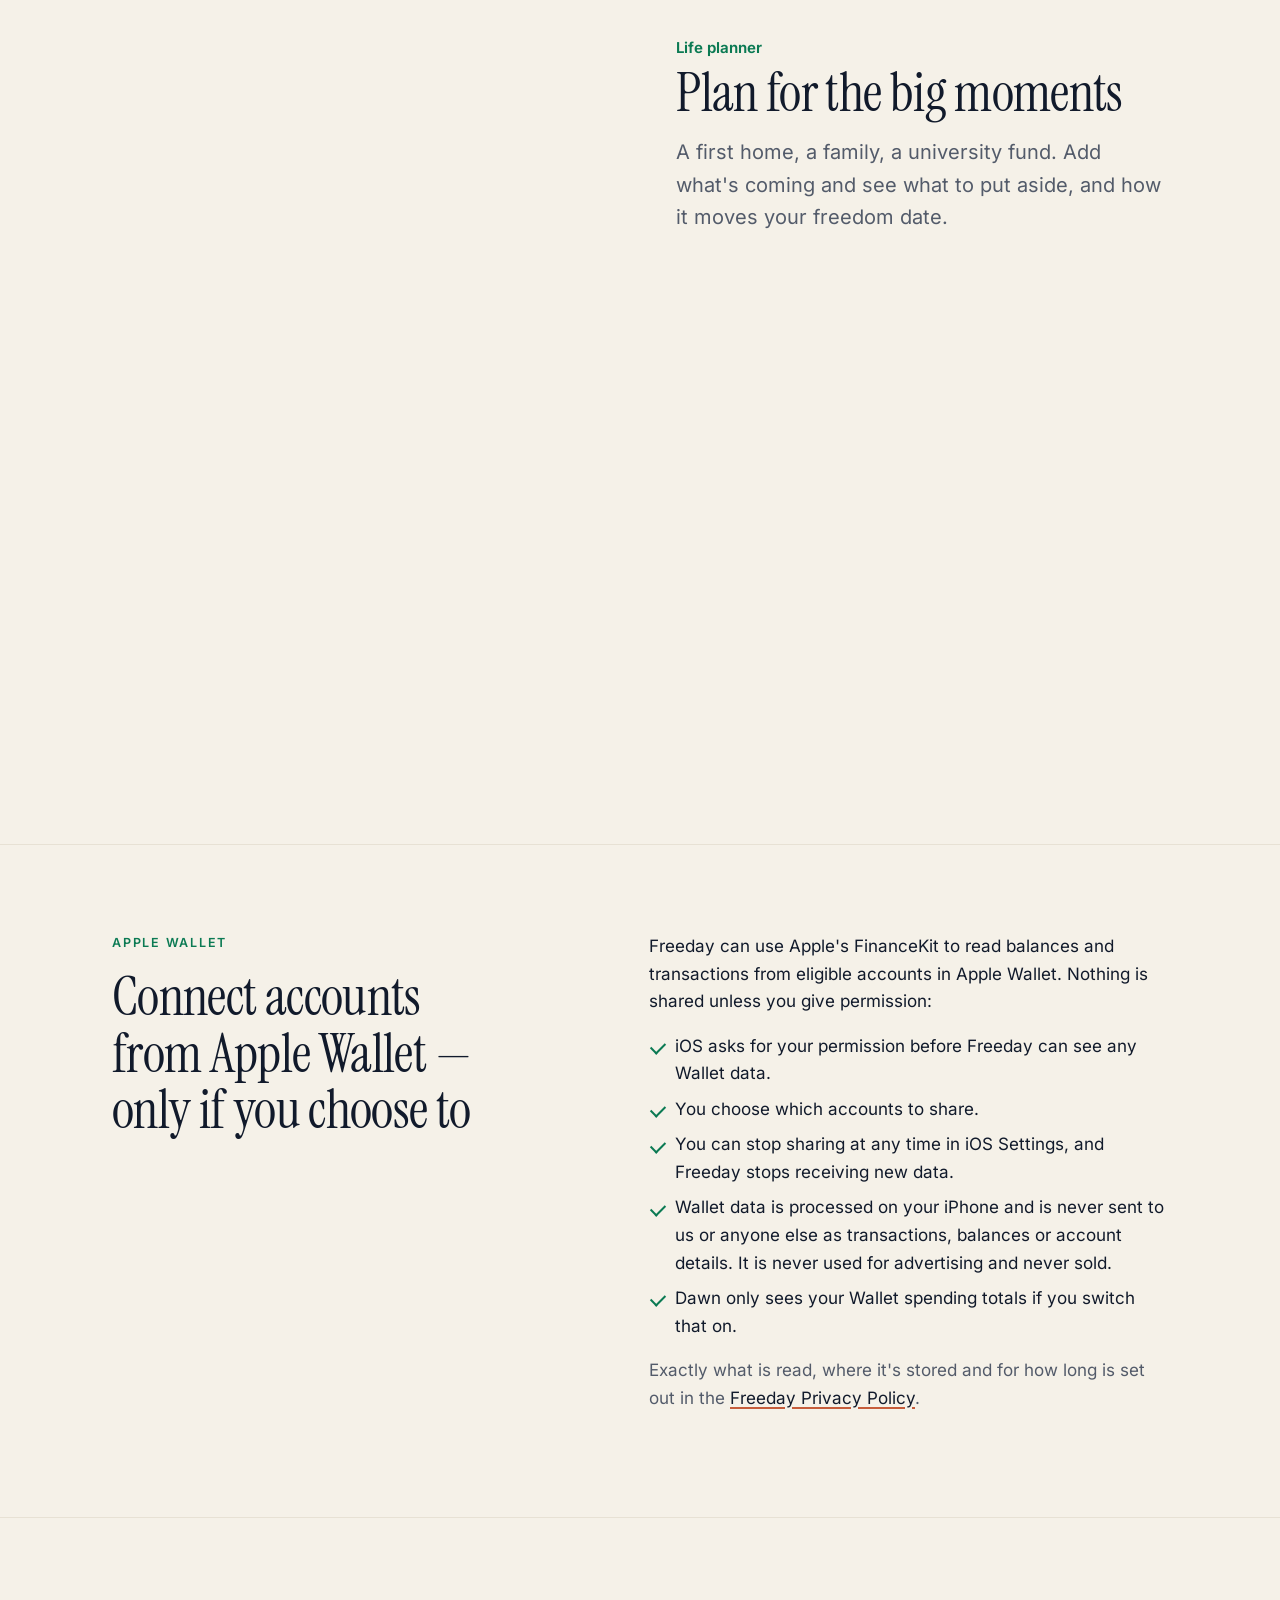
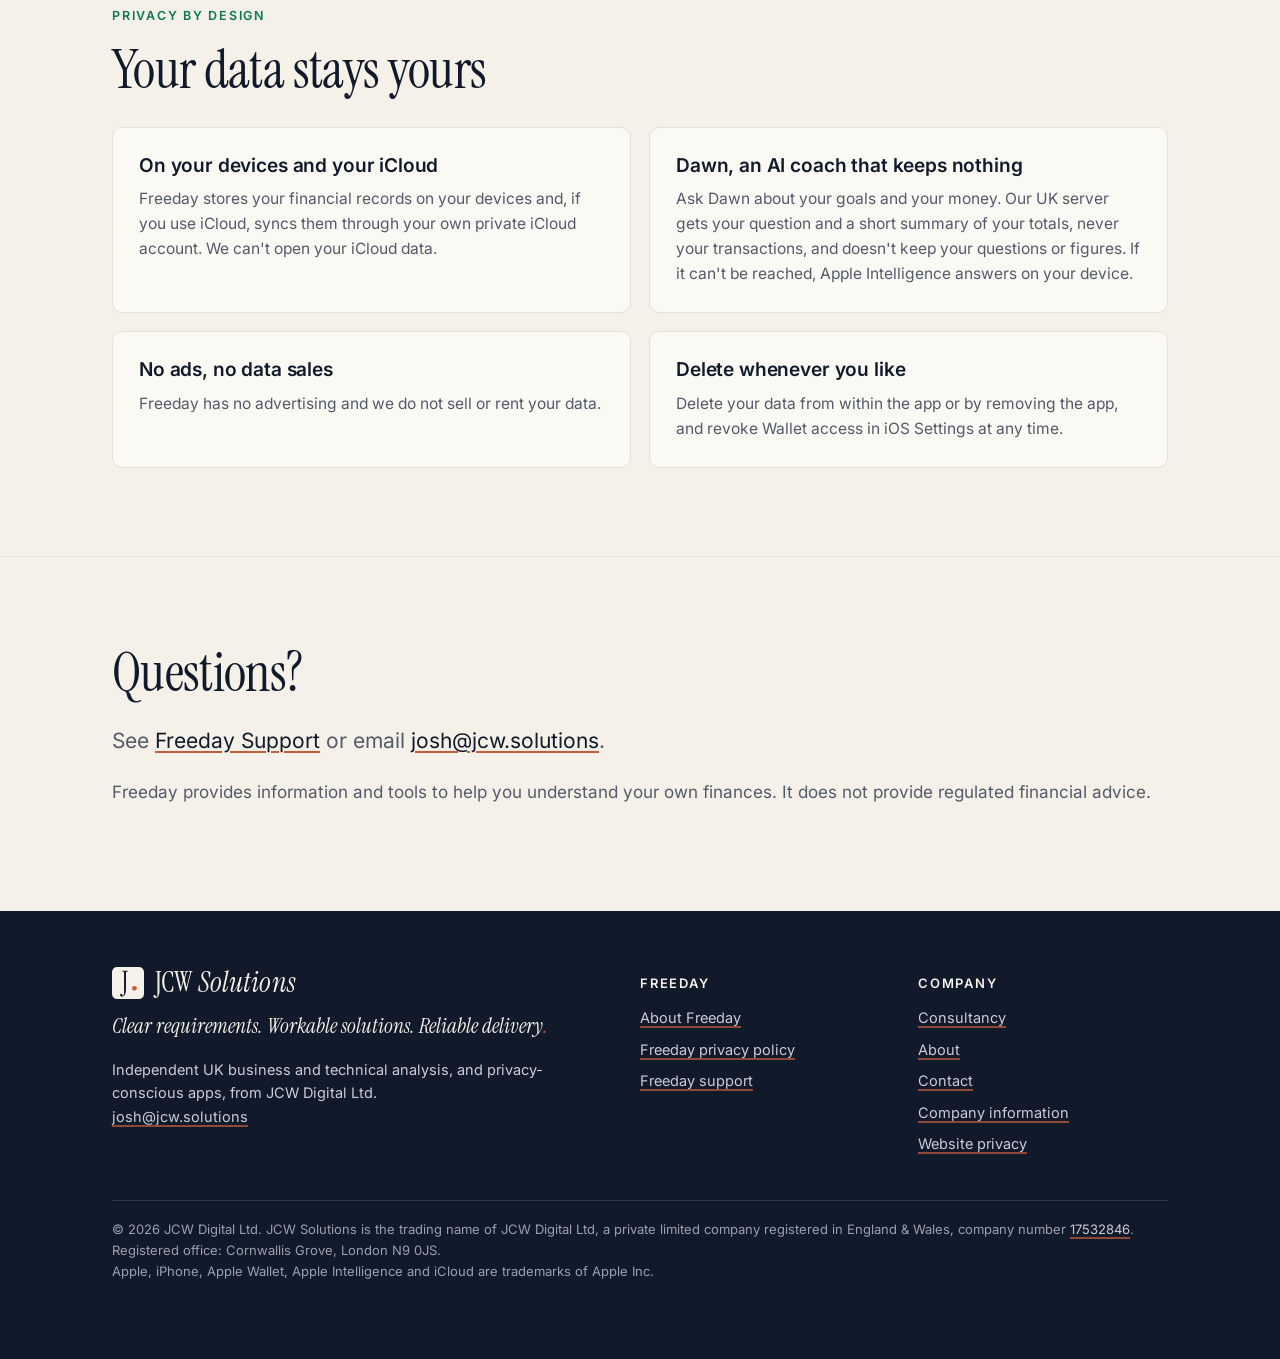
==== commit d3355b0b: "Freeday tour: screenshots from the build 47 redesign; iPhone and iPad only - New light and dark scre" ====
--- a/freeday/index.html
+++ b/freeday/index.html
@@ -32,17 +32,17 @@
   <div>
     <div class="product" style="align-items:center;grid-template-columns:96px 1fr">
       <picture><source srcset="/assets/freeday-icon-dark-180.png 1x, /assets/freeday-icon-dark-360.png 2x" media="(prefers-color-scheme: dark)"><img class="app-icon-img lg" src="/assets/freeday-icon-180.png" srcset="/assets/freeday-icon-180.png 1x, /assets/freeday-icon-360.png 2x" width="96" height="96" alt="Freeday app icon"></picture>
-      <div><p class="eyebrow" style="margin:0">Freeday for iPhone, iPad and Apple Watch · by JCW Digital Ltd</p></div>
+      <div><p class="eyebrow" style="margin:0">Freeday for iPhone and iPad · by JCW Digital Ltd</p></div>
     </div>
     <h1 style="margin-top:24px">Your whole financial picture, kept private.</h1>
     <p class="lede">Freeday is a personal finance app built around reliable financial records — your transactions, what you own, what you owe and what you're working towards — so you can see where you stand and plan your next step with confidence.</p>
-    <p><span class="pill">iPhone</span><span class="pill">iPad</span><span class="pill">Apple Watch</span><span class="pill">Finance</span><span class="pill neutral">Coming to the App Store</span></p>
+    <p><span class="pill">iPhone</span><span class="pill">iPad</span><span class="pill">Finance</span><span class="pill neutral">Coming to the App Store</span></p>
     <div class="btns">
       <a class="btn primary" href="#screens">Take the tour</a>
       <a class="btn" href="/freeday/privacy/">Privacy policy</a>
     </div>
   </div>
-  <figure class="phone"><picture><source srcset="/assets/shots/dark-home.webp" media="(prefers-color-scheme: dark)"><img src="/assets/shots/light-home.webp" width="600" height="1304" alt="Freeday home screen showing £351 left to spend, bills coming up, a Freeday score of 70 and 7.5% progress to financial freedom" loading="eager" decoding="async"></picture></figure>
+  <figure class="phone"><picture><source srcset="/assets/shots/dark-home.jpg" media="(prefers-color-scheme: dark)"><img src="/assets/shots/light-home.jpg" width="600" height="1304" alt="Freeday home screen showing your Freeday, August 2043, at 7.5% of the way there, £354 left to spend this month and the bills coming up" loading="eager" decoding="async"></picture></figure>
 </div></section>
 
 <section id="screens" class="tour" aria-labelledby="tour-title">
@@ -55,13 +55,13 @@
       <div class="tour-sun" aria-hidden="true"><span class="sun-disc"></span><span class="sun-bar"></span><span class="sun-bar short"></span></div>
       <figure class="phone tour-phone">
         <div class="tour-screens">
-        <picture class="tour-screen is-active" data-screen="0"><source srcset="/assets/shots/dark-home.webp" media="(prefers-color-scheme: dark)"><img src="/assets/shots/light-home.webp" width="600" height="1304" alt="Freeday home screen showing £351 left to spend at £18 a day, bills coming up, a Freeday score of 70 and 7.5% progress to financial freedom" loading="eager" decoding="async"></picture>
-        <picture class="tour-screen" data-screen="1"><source srcset="/assets/shots/dark-month.webp" media="(prefers-color-scheme: dark)"><img src="/assets/shots/light-month.webp" width="600" height="1304" alt="Month screen showing £351 left this month, £18 a day for 19 days, upcoming bills and budget against actual" loading="eager" decoding="async"></picture>
-        <picture class="tour-screen" data-screen="2"><source srcset="/assets/shots/dark-spending.webp" media="(prefers-color-scheme: dark)"><img src="/assets/shots/light-spending.webp" width="600" height="1304" alt="Spending screen showing £459 spent day to day in November against a typical month, with spending by category" loading="lazy" decoding="async"></picture>
-        <picture class="tour-screen" data-screen="3"><source srcset="/assets/shots/dark-plan.webp" media="(prefers-color-scheme: dark)"><img src="/assets/shots/light-plan.webp" width="600" height="1304" alt="Debts plan showing a debt-free date of December 2027 and £62 saved in interest with the avalanche strategy" loading="lazy" decoding="async"></picture>
-        <picture class="tour-screen" data-screen="4"><source srcset="/assets/shots/dark-assets.webp" media="(prefers-color-scheme: dark)"><img src="/assets/shots/light-assets.webp" width="600" height="1304" alt="Wealth screen showing net worth of £100,907, a Trading 212 ISA, cash to hand and where your wealth is" loading="lazy" decoding="async"></picture>
-        <picture class="tour-screen" data-screen="5"><source srcset="/assets/shots/dark-forecast.webp" media="(prefers-color-scheme: dark)"><img src="/assets/shots/light-forecast.webp" width="600" height="1304" alt="Forecast screen showing you could stop working at 49, with optimistic, middle and pessimistic ages" loading="lazy" decoding="async"></picture>
-        <picture class="tour-screen" data-screen="6"><source srcset="/assets/shots/dark-life.webp" media="(prefers-color-scheme: dark)"><img src="/assets/shots/light-life.webp" width="600" height="1304" alt="Life planner with ideas for you, such as having a child or a university fund, each with a year and cost to add to your plan" loading="lazy" decoding="async"></picture>
+        <picture class="tour-screen is-active" data-screen="0"><source srcset="/assets/shots/dark-home.jpg" media="(prefers-color-scheme: dark)"><img src="/assets/shots/light-home.jpg" width="600" height="1304" alt="Freeday home screen showing your Freeday, August 2043, at 7.5% of the way there, £354 left to spend at £19 a day and the bills coming up" loading="eager" decoding="async"></picture>
+        <picture class="tour-screen" data-screen="1"><source srcset="/assets/shots/dark-month.jpg" media="(prefers-color-scheme: dark)"><img src="/assets/shots/light-month.jpg" width="600" height="1304" alt="Month screen showing £354 left this month, £19 a day for 19 days, upcoming bills and budget against actual" loading="eager" decoding="async"></picture>
+        <picture class="tour-screen" data-screen="2"><source srcset="/assets/shots/dark-spending.jpg" media="(prefers-color-scheme: dark)"><img src="/assets/shots/light-spending.jpg" width="600" height="1304" alt="Spending screen showing £456 spent day to day in November against a typical month, with spending by category" loading="lazy" decoding="async"></picture>
+        <picture class="tour-screen" data-screen="3"><source srcset="/assets/shots/dark-plan.jpg" media="(prefers-color-scheme: dark)"><img src="/assets/shots/light-plan.jpg" width="600" height="1304" alt="Debts plan showing a debt-free date of December 2027 and £62 saved in interest with the avalanche strategy" loading="lazy" decoding="async"></picture>
+        <picture class="tour-screen" data-screen="4"><source srcset="/assets/shots/dark-assets.jpg" media="(prefers-color-scheme: dark)"><img src="/assets/shots/light-assets.jpg" width="600" height="1304" alt="Wealth screen showing net worth of £101,367 with the last year as a line, a Trading 212 ISA, cash to hand and where your wealth is" loading="lazy" decoding="async"></picture>
+        <picture class="tour-screen" data-screen="5"><source srcset="/assets/shots/dark-forecast.jpg" media="(prefers-color-scheme: dark)"><img src="/assets/shots/light-forecast.jpg" width="600" height="1304" alt="Forecast screen showing you could stop working at 49, with optimistic, middle and pessimistic ages" loading="lazy" decoding="async"></picture>
+        <picture class="tour-screen" data-screen="6"><source srcset="/assets/shots/dark-life.jpg" media="(prefers-color-scheme: dark)"><img src="/assets/shots/light-life.jpg" width="600" height="1304" alt="Life planner with ideas for you, such as having a child or a university fund, each with a year and cost to add to your plan" loading="lazy" decoding="async"></picture>
         </div>
       </figure>
       <ol class="tour-rail" aria-label="Screens">
@@ -77,13 +77,13 @@
     <div class="tour-steps">
       <article class="tour-step is-active" data-step="0">
         <p class="tour-where">Home</p>
-        <h3>Your whole picture at a glance</h3>
-        <p>What's left to spend, the bills coming up, your Freeday score and your progress to financial freedom, on one calm screen.</p>
+        <h3>Your Freeday, front and centre</h3>
+        <p>The day work becomes optional, worked out from your own numbers. Under it, what's left to spend this month and the bills coming up, on one calm screen.</p>
       </article>
       <article class="tour-step" data-step="1">
         <p class="tour-where">Month</p>
         <h3>Know what's left before you spend it</h3>
-        <p>£351 left with 19 days to go. Freeday turns your budget into a daily allowance, shows the bills coming up and flags where you're over.</p>
+        <p>£354 left with 19 days to go. Freeday turns your budget into a daily allowance, shows the bills coming up and flags where you're over.</p>
       </article>
       <article class="tour-step" data-step="2">
         <p class="tour-where">Spending</p>
